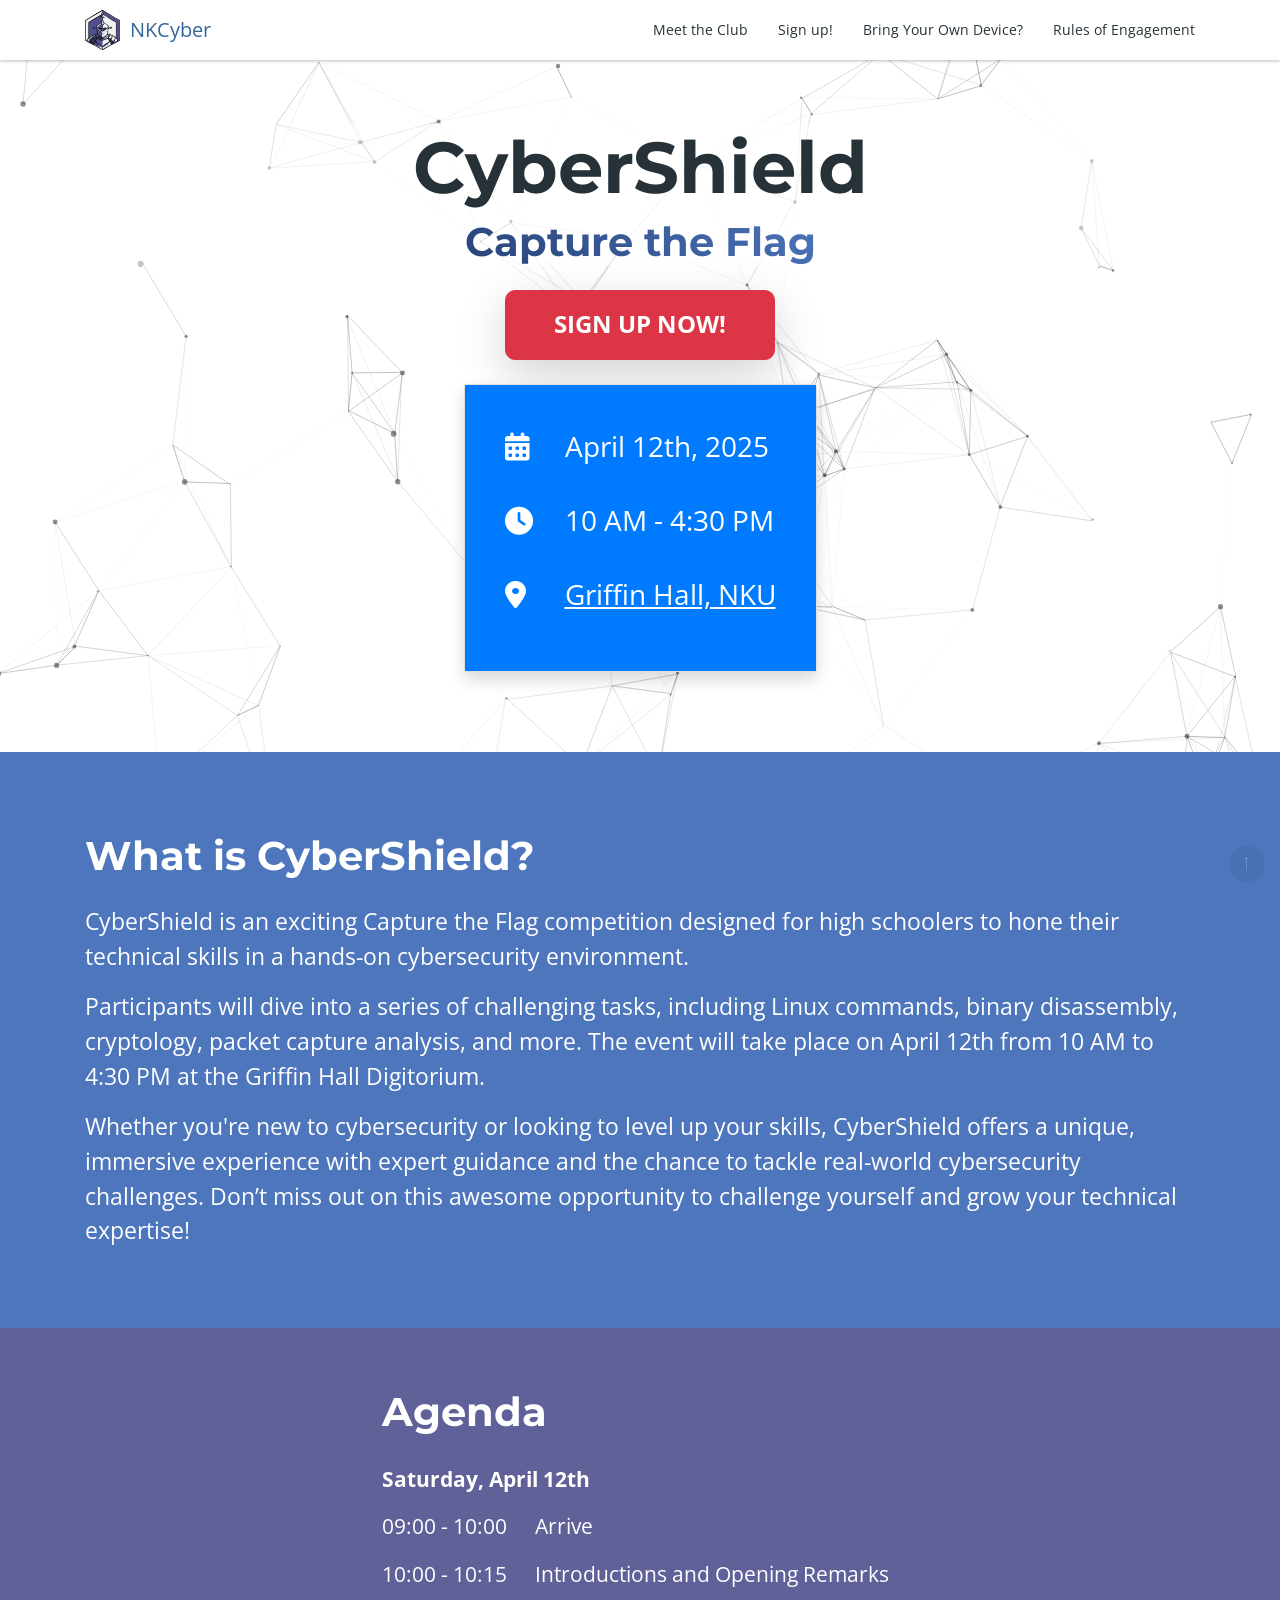
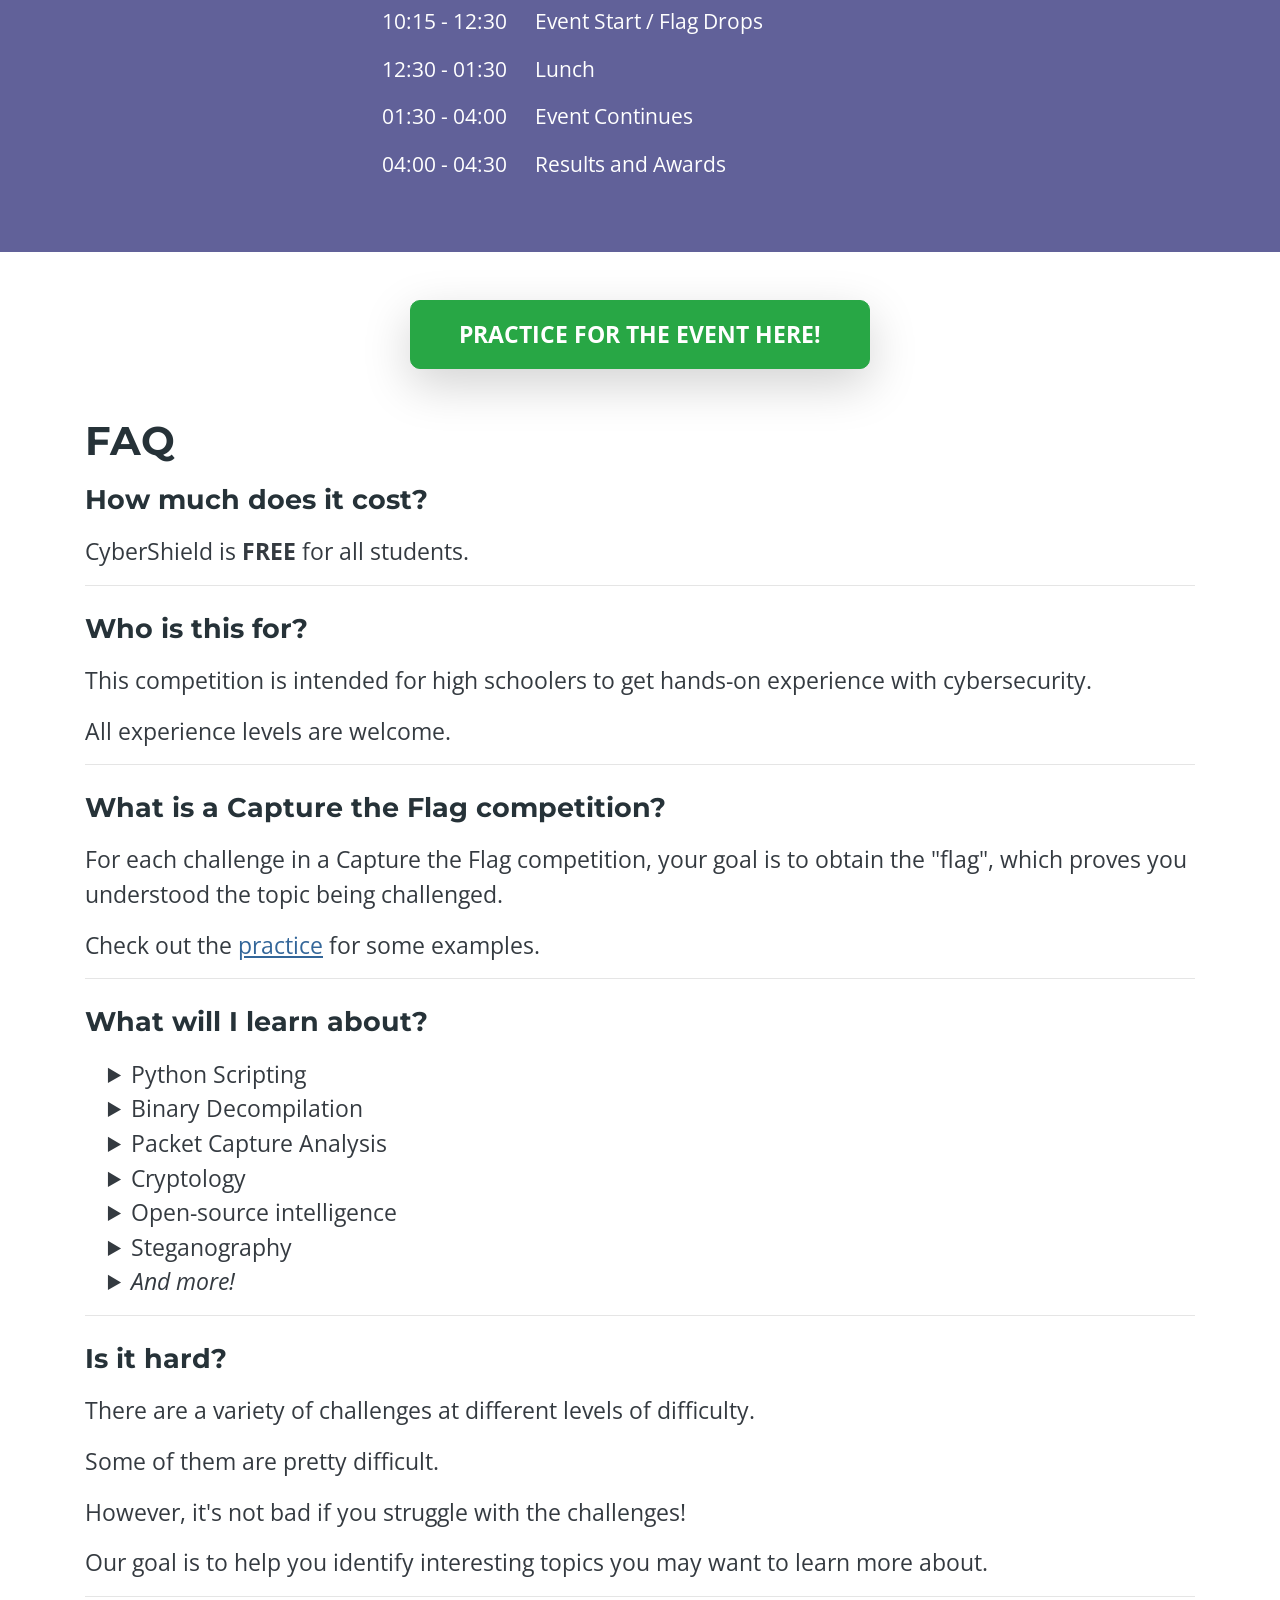
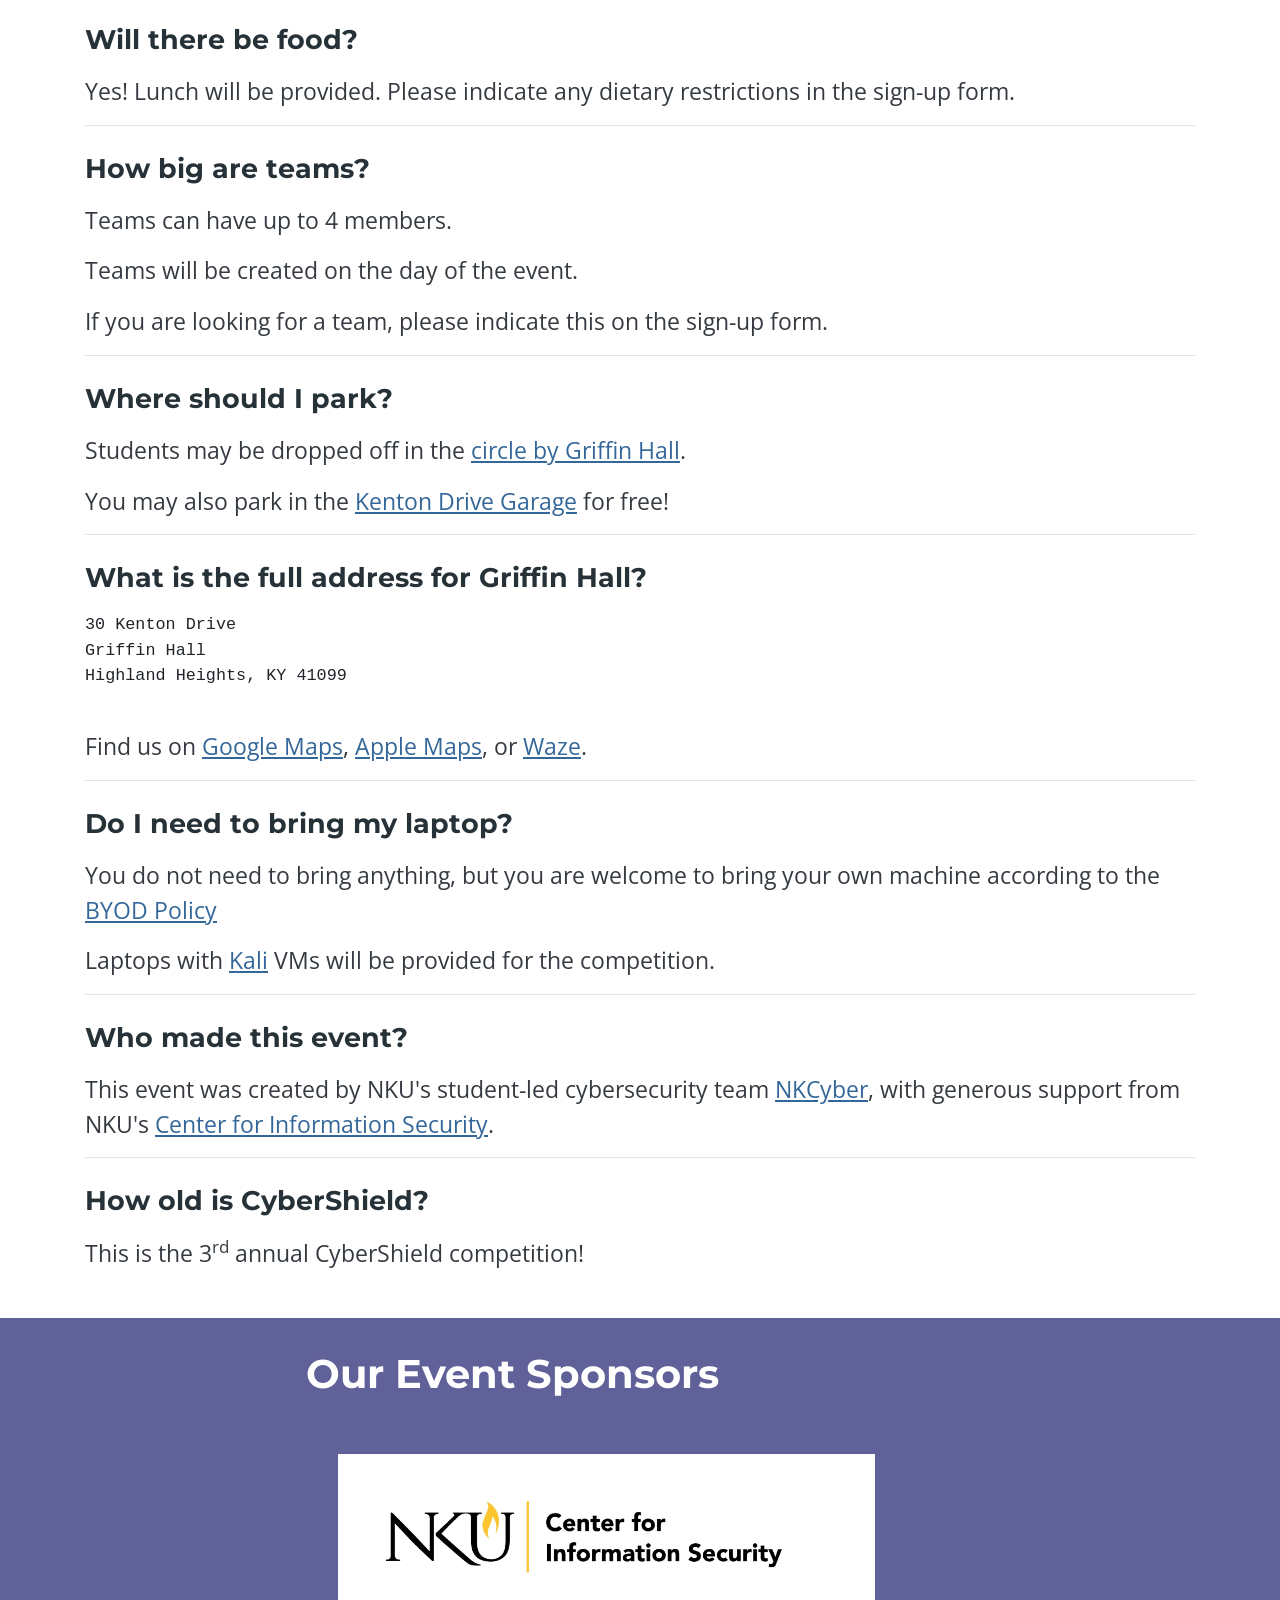
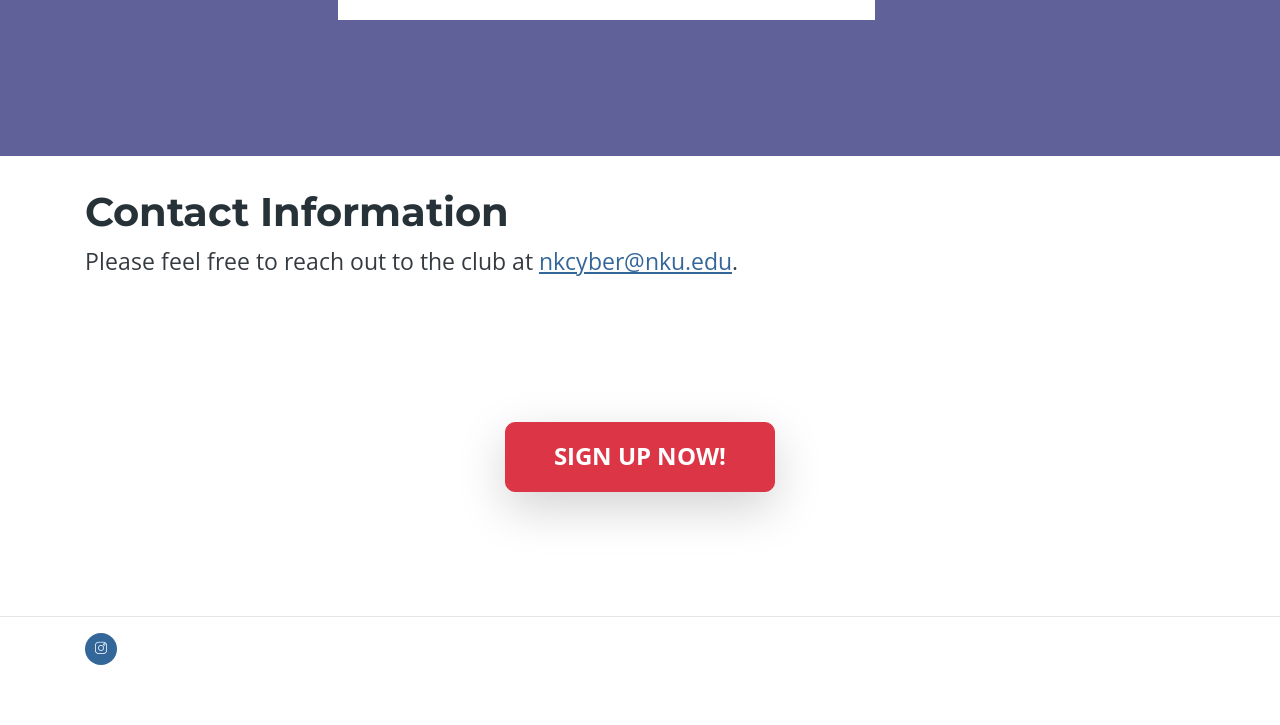
==== index.html @ 51ac977c "make button shine through more" ====
<!DOCTYPE html>
<html lang="en">

<head>
  <!-- Required meta tags -->
  <meta charset="utf-8">
  <meta name="viewport" content="width=device-width, initial-scale=1, shrink-to-fit=no">
  <meta name="keywords" content="Bootstrap, Landing page, Template, Registration, Landing">
  <meta name="viewport" content="width=device-width, initial-scale=1, maximum-scale=1">
  <meta name="author" content="Grayrids">
  <title>CyberShield - NKCyber</title>
  <link rel="icon" href="img/Actual_Imgs/mk.png">
  <link rel="stylesheet" href="https://cdnjs.cloudflare.com/ajax/libs/font-awesome/6.0.0/css/all.min.css">
  <script src="https://code.jquery.com/jquery-3.7.1.slim.min.js"
    integrity="sha256-kmHvs0B+OpCW5GVHUNjv9rOmY0IvSIRcf7zGUDTDQM8=" crossorigin="anonymous"></script>
  <script>
    $(function () {
      $("#navbar").load("sections/header.html");
    });
  </script>


  <!-- Bootstrap CSS -->
  <link rel="stylesheet" href="css/bootstrap.min.css">
  <link rel="stylesheet" href="css/line-icons.css">
  <link rel="stylesheet" href="css/owl.carousel.css">
  <link rel="stylesheet" href="css/owl.theme.css">
  <link rel="stylesheet" href="css/nivo-lightbox.css">
  <link rel="stylesheet" href="css/magnific-popup.css">
  <link rel="stylesheet" href="css/animate.css">
  <link rel="stylesheet" href="css/menu_sideslide.css">
  <link rel="stylesheet" href="css/main.css">
  <link rel="stylesheet" href="css/responsive.css">
</head>

<body>
  <!-- Header Section Start -->
  <header id="slider-area">
    <nav id="navbar" class="navbar navbar-expand-md fixed-top scrolling-navbar bg-white">
    </nav>
  </header>
  <!-- Header Section End -->

  <style>
    .action-button {
      border-radius: 10px;
      font-weight: bold;
      font-size: 1.7em;
    }

    .practice-button {
      font-weight: bold;
      border-radius: 10px;
      font-size: 1em;
      text-decoration: none !important;
    }


    .cyber-list li {
      list-style: disclosure-closed;
      margin-left: 2em;
    }

    .cyber-prose {
      color: white;
      font-size: 1.65em;
      line-height: 1.5em;
    }

    .cyber-prose a {
      text-decoration: underline;
    }

    h5 {
      font-size: 1.9em;
      line-height: 2em;
    }

    .gradient-text {
      background: linear-gradient(45deg, #616199, #264176, #4D76BD, #428966);
      -webkit-background-clip: text;
      -webkit-text-fill-color: transparent;
    }

    .title-name {
      font-weight: bolder;
    }

    /* You can adjust the size further for very small screens */
    @media (max-width: 576px) {
      .title-name {
        font-size: 13.5vw;
        /* Adjust to make it bigger on smaller screens, but avoid overflow */
      }

      #subtitle-slogan {
        font-size: 10vw;
      }
    }

    .larger-prose {
      font-size: 2em;
      line-height: 1.5em;
    }

    /* Particles.js */
    #particles-js canvas {
      display: block;
      -webkit-transform: scale(1);
      -ms-transform: scale(1);
      transform: scale(1);
      opacity: 1;
      -webkit-transition: opacity .8s ease, -webkit-transform 1.4s ease;
      transition: opacity .8s ease, transform 1.4s ease
    }

    #particles-js {
      width: 100%;
      height: 100%;
      position: fixed;
      z-index: -10;
      top: 0;
      left: 0
    }

    .title-area {
      background-color: RGBA(255, 255, 255, .5);
    }

    pre {
      font-size: 1.2em;
    }

    #agenda {
      font-size: 1.5em;
    }

    #agenda .agenda-title {
      font-size: 1.7em;
      font-weight: bold;
    }

    .balanced-wrap {
      text-wrap: balance;
    }
  </style>

  <br>

  <section class="section mt-4">
    <div id="particles-js"></div>

    <div class="title-area">
      <h1 class="display-3 fw-bolder text-center title-name">CyberShield</h1>
      <h2 class="gradient-text text-dark text-center" id="subtitle-slogan">Capture the Flag</h2>
    </div>

    <div class="text-center mt-4">
      <a href="https://forms.gle/PnaaKvGCkZdkTHrD8" target="_blank"
        class="btn px-5 py-3 shadow-lg btn-danger text-white action-button">
        Sign up now!
      </a>
    </div>


    <div class="container">
      <div class="row justify-content-center mt-4">
        <div class="card shadow">
          <div class="card-body bg-primary text-white p-4">
            <table class="table table-borderless text-white">
              <tbody>
                <tr>
                  <td class="p-3 text-white larger-prose"><i class="fas fa-calendar-alt"></i></td>
                  <td class="p-3 text-white larger-prose">April 12th, 2025</td>
                </tr>
                <tr>
                  <td class="p-3 text-white larger-prose"><i class="fas fa-clock"></i></td>
                  <td class="p-3 text-white larger-prose">10 AM - 4:30 PM</td>
                </tr>
                <tr>
                  <td class="p-3 text-white larger-prose"><i class="fas fa-map-marker-alt"></i></td>
                  <td class="p-3 text-white larger-prose">
                    <u>

                      <a href="https://maps.app.goo.gl/QuvY9MnFZMQNgCTP8" target="_blank" rel="noopener noreferrer"
                        class="text-white">
                        Griffin Hall, NKU
                      </a>
                    </u>
                  </td>
                </tr>
              </tbody>
            </table>
          </div>
        </div>
      </div>
  </section>

  <!-- Join section -->
  <section id="time" class="section" style="background-color: #4D76BD">
    <div class="container">
      <h2 class="text-white mb-4">
        What is CyberShield?
      </h2>
      <p class="cyber-prose mb-3">
        CyberShield is an exciting Capture the Flag competition designed for high schoolers to hone their technical
        skills in a hands-on cybersecurity environment.
      </p>
      <p class="cyber-prose mb-3">
        Participants will dive into a series of challenging tasks, including Linux commands, binary disassembly,
        cryptology, packet capture analysis, and more. The event will take place on April 12th from 10 AM to 4:30 PM at
        the
        Griffin Hall Digitorium.
      </p>
      <p class="cyber-prose">
        Whether you're new to cybersecurity or looking to level up your skills,
        CyberShield offers a unique, immersive experience with expert guidance and the chance to tackle real-world
        cybersecurity challenges. Don’t miss out on this awesome opportunity to challenge yourself and grow your
        technical expertise!
      </p>
    </div>

  </section>


  <section id="agenda" class="section py-5" style="background-color: #616199;">
    <div class="container">
      <div class="row justify-content-center">
        <div class="col-lg-6">
          <table class="table table-borderless text-white" style="border-collapse: collapse; text-align: left;">
            <thead>
              <tr>
                <th colspan="2" class="agenda-title">
                  <h2 class="text-white">Agenda</h2>
                </th>
              </tr>
            </thead>
            <tbody>
              <tr>
                <th colspan="2" class="py-2 fs-5" class="agenda-date">Saturday, April 12th</th>
              </tr>
              <tr>
                <td class="py-2">09:00 - 10:00</td>
                <td class="py-2">Arrive</td>
              </tr>
              <tr>
                <td class="py-2">10:00 - 10:15</td>
                <td class="py-2">Introductions and Opening Remarks</td>
              </tr>
              <tr>
                <td class="py-2">10:15 - 12:30</td>
                <td class="py-2">Event Start / Flag Drops</td>
              </tr>
              <tr>
                <td class="py-2">12:30 - 01:30</td>
                <td class="py-2">Lunch</td>
              </tr>
              <tr>
                <td class="py-2">01:30 - 04:00</td>
                <td class="py-2">Event Continues</td>
              </tr>
              <tr>
                <td class="py-2">04:00 - 04:30</td>
                <td class="py-2">Results and Awards</td>
              </tr>
            </tbody>
          </table>
        </div>
      </div>
    </div>
  </section>



  <section id="faq" style="background-color: white;">
    <div class="container text-center pt-5 pb-5">
      <p class="cyber-prose text-dark">
        <strong>
          <a href="/practice.html" class="btn px-5 py-3 shadow-lg btn-success text-white practice-button balanced-wrap">
            Practice for the event here!
          </a>
        </strong>
      </p>
    </div>
    <div class="container">
      <h2>
        FAQ
      </h2>
      <h5>How much does it cost?</h5>
      <p class="cyber-prose text-dark mb-3">
        CyberShield is <strong>FREE</strong> for all students.
      </p>
      <hr />

      <h5>Who is this for?</h5>
      <p class="cyber-prose text-dark mb-3">
        This competition is intended for high schoolers to get hands-on experience with cybersecurity.
      </p>
      <p class="cyber-prose text-dark mb-3">
        All experience levels are welcome.
      </p>
      <hr />

      <h5>What is a Capture the Flag competition?</h5>
      <p class="cyber-prose text-dark mb-3">
        For each challenge in a Capture the Flag competition, your goal is to obtain the
        "flag", which proves you understood the topic being challenged.
      </p>
      <p class="cyber-prose text-dark mb-3">
        Check out the <a href="/practice.html">practice</a> for some examples.
      </p>
      <hr />

      <h5>What will I learn about?</h5>
      <div class="mb-3">
        <ul class="cyber-list">
          <li class="cyber-prose text-dark">Python Scripting</li>
          <li class="cyber-prose text-dark">Binary Decompilation</li>
          <li class="cyber-prose text-dark">Packet Capture Analysis</li>
          <li class="cyber-prose text-dark">Cryptology</li>
          <li class="cyber-prose text-dark">Open-source intelligence</li>
          <li class="cyber-prose text-dark">Steganography</li>
          <li class="cyber-prose text-dark"><i>And more!</i></li>
        </ul>
      </div>
      <hr />

      <h5>Is it hard?</h5>
      <p class="cyber-prose text-dark mb-3">
        There are a variety of challenges at different levels of difficulty.
      </p>
      <p class="cyber-prose text-dark mb-3">
        Some of them are pretty difficult.
      </p>
      <p class="cyber-prose text-dark mb-3">
        However, it's not bad if you struggle with the challenges!
      </p>
      <p class="cyber-prose text-dark mb-3">
        Our goal is to help you identify interesting topics you may want to learn more about.
      </p>
      <hr />

      <h5>Will there be food?</h5>
      <p class="cyber-prose text-dark mb-3">
        Yes! Lunch will be provided. Please indicate any dietary restrictions in the sign-up form.
      </p>
      <hr />

      <h5>How big are teams?</h5>
      <p class="cyber-prose text-dark mb-3">
        Teams can have up to 4 members.
      </p>
      <p class="cyber-prose text-dark mb-3">
        Teams will be created on the day of the event.
      </p>
      <p class="cyber-prose text-dark mb-3">
        If you are looking for a team, please indicate this on the sign-up form.
      </p>
      <hr />

      <h5>Where should I park?</h5>
      <p class="cyber-prose text-dark mb-3">
        Students may be dropped off in the <a href="https://maps.app.goo.gl/DTcMDsibh4ex5bgQ6" target="_blank">circle by
          Griffin Hall</a>.
      </p>
      <p class="cyber-prose text-dark mb-3">
        You may also park in the <a href="https://maps.app.goo.gl/Ak6WB1QMEYhyxF9LA" target="_blank">Kenton Drive
          Garage</a> for free!
      </p>
      <hr />

      <h5>What is the full address for Griffin Hall?</h5>
      <pre>30 Kenton Drive
Griffin Hall
Highland Heights, KY 41099
      </pre>
      <p class="cyber-prose text-dark mb-3">
        Find us on
        <a href="https://maps.app.goo.gl/QuvY9MnFZMQNgCTP8" target="_blank" rel="noopener noreferrer">
          Google Maps</a>,
        <a href="https://beta.maps.apple.com/?auid=13414738785171784933" target="_blank" rel="noopener noreferrer">Apple
          Maps</a>, or <a href="https://ul.waze.com/ul?ll=39.03043486%2C-84.46652770&navigate=yes&zoom=17"
          target="_blank" rel="noopener noreferrer">Waze</a>.
      </p>
      <hr />

      <h5>Do I need to bring my laptop?</h5>
      <p class="cyber-prose text-dark mb-3">
        You do not need to bring anything, but you are welcome to bring your own machine according to the <a
          target="_blank" href="./byod.html">BYOD Policy</a>
      </p>
      <p class="cyber-prose text-dark mb-3">
        Laptops with <a href="https://en.wikipedia.org/wiki/Kali_Linux" target="_blank">Kali</a> VMs will be provided
        for the competition.
      </p>
      <hr />

      <h5>Who made this event?</h5>
      <p class="cyber-prose text-dark mb-3">
        This event was created by NKU's student-led cybersecurity team <a href="https://www.nkcyber.org"
          target="_blank">NKCyber</a>, with generous support from NKU's <a
          href="https://www.nku.edu/academics/informatics/centers/cis.html" target="_blank">Center for Information
          Security</a>.
      </p>
      <hr />

      <h5>How old is CyberShield?</h5>
      <p class="cyber-prose text-dark pb-5">
        This is the 3<sup>rd</sup> annual CyberShield competition!
      </p>
    </div>
  </section>

  <!-- Sponsor Section-->
  <section id="sponsor" class="section pt-2" style="background-color: #616199;">
    <div class="container mt-2">
      <div class="row justify-content-center m-4">
        <div class="d-flex  justify-content-center">
          <ul>
            <h2 class="text-white mb-4">
              Our Event Sponsors
            </h2>
            <img src="img/Actual_Imgs/thumbnail_NKU_CIS_LOGO.jpg"
              alt="Sponsor Image of NKU Center of Information Security"
              style=" padding: 2rem; max-width: 90%; max-height:250px ;"> </img>
          </ul>
        </div>
      </div>
    </div>

  </section>
  <section id="contact" class="section pt-2">
    <div class=" container mt-4">
      <h2>
        Contact Information
      </h2>
      <p class="cyber-prose text-dark mb-3">
        Please feel free to reach out to the club at
        <a href="mailto:nkcyber@nku.edu">nkcyber@nku.edu</a>.
      </p>
    </div>
  </section>

  <section>
    <div class="container text-center mt-5">
      <a href="https://forms.gle/PnaaKvGCkZdkTHrD8" target="_blank"
        class="btn px-5 py-3 shadow-lg btn-danger text-white action-button mb-5">
        Sign up now!
      </a>
    </div>
  </section>

  <!-- Footer Section Start -->
  <footer>
    <section class="footer-Content">
      <hr>
      <div class="container">
        <div class="row">
          <div class="col-4">
            <ul class="footer-social">
              <li><a class="Instagram" href="https://www.instagram.com/nkcyber_social/"><i
                    class="lni-instagram"></i></a></li>
            </ul>
          </div>
        </div>
      </div>
    </section>
  </footer>
  <!-- Footer Section End -->

  <!-- Go To Top Link -->
  <a href="#" class="back-to-top">
    <i class="lni-arrow-up"></i>
  </a>

  <div id="loader">
    <div class="spinner">
      <div class="double-bounce1"></div>
      <div class="double-bounce2"></div>
    </div>
  </div>

  <!-- jQuery first, then Tether, then Bootstrap JS. -->
  <script src="js/jquery-min.js"></script>
  <script src="js/popper.min.js"></script>
  <script src="js/bootstrap.min.js"></script>
  <script src="js/classie.js"></script>
  <script src="js/jquery.mixitup.js"></script>
  <script src="js/nivo-lightbox.js"></script>
  <script src="js/owl.carousel.js"></script>
  <script src="js/jquery.stellar.min.js"></script>
  <script src="js/jquery.nav.js"></script>
  <script src="js/scrolling-nav.js"></script>
  <script src="js/jquery.easing.min.js"></script>
  <script src="js/wow.js"></script>
  <script src="js/jquery.vide.js"></script>
  <script src="js/jquery.counterup.min.js"></script>
  <script src="js/jquery.magnific-popup.min.js"></script>
  <script src="js/waypoints.min.js"></script>
  <script src="js/form-validator.min.js"></script>
  <script src="js/contact-form-script.js"></script>
  <script src="js/main.js"></script>
  <!-- particles.js for animated background -->
  <script src="js/particles.min.js"></script>
  <script>
    /* particlesJS.load(@dom-id, @path-json, @callback (optional)); */
    particlesJS.load('particles-js', 'assets/particles.json', function () {
      console.log('callback - particles.js config loaded');
    });
  </script>

</body>

</html>
---- css/line-icons.css ----
@font-face {
  font-family: 'LineIcons';
  src:  url('../fonts/LineIcons.eot?ibaccn');
  src:  url('../fonts/LineIcons.eot?ibaccn#iefix') format('embedded-opentype'),
    url('../fonts/LineIcons.ttf?ibaccn') format('truetype'),
    url('../fonts/LineIcons.woff?ibaccn') format('woff'),
    url('../fonts/LineIcons.svg?ibaccn#LineIcons') format('svg');
  font-weight: normal;
  font-style: normal;
}

[class^="lni-"], [class*=" lni-"] {
  /* use !important to prevent issues with browser extensions that change fonts */
  font-family: 'LineIcons' !important;
  font-style: normal;
  font-weight: normal;
  font-variant: normal;
  text-transform: none;
  line-height: 1;

  /* Better Font Rendering =========== */
  -webkit-font-smoothing: antialiased;
  -moz-osx-font-smoothing: grayscale;
}

.lni-add-files:before {
  content: "\e900";
}
.lni-agenda:before {
  content: "\e901";
}
.lni-alarm-clock:before {
  content: "\e902";
}
.lni-alarm:before {
  content: "\e903";
}
.lni-amazon:before {
  content: "\e904";
}
.lni-amex:before {
  content: "\e905";
}
.lni-anchor:before {
  content: "\e906";
}
.lni-android:before {
  content: "\e907";
}
.lni-angle-double-down:before {
  content: "\e908";
}
.lni-angle-double-left:before {
  content: "\e909";
}
.lni-angle-double-right:before {
  content: "\e90a";
}
.lni-angle-double-up:before {
  content: "\e90b";
}
.lni-apartment:before {
  content: "\e90c";
}
.lni-apple:before {
  content: "\e90d";
}
.lni-archive:before {
  content: "\e90e";
}
.lni-arrow-down-circle:before {
  content: "\e90f";
}
.lni-arrow-down:before {
  content: "\e910";
}
.lni-arrow-left-circle:before {
  content: "\e911";
}
.lni-arrow-left:before {
  content: "\e912";
}
.lni-arrow-right-circle:before {
  content: "\e913";
}
.lni-arrow-right:before {
  content: "\e914";
}
.lni-arrow-top-left:before {
  content: "\e915";
}
.lni-arrow-top-right:before {
  content: "\e916";
}
.lni-arrow-up-circle:before {
  content: "\e917";
}
.lni-arrow-up:before {
  content: "\e918";
}
.lni-arrows-horizontal:before {
  content: "\e919";
}
.lni-arrows-vertical:before {
  content: "\e91a";
}
.lni-ban:before {
  content: "\e91b";
}
.lni-bar-chart:before {
  content: "\e91c";
}
.lni-basketball:before {
  content: "\e91d";
}
.lni-behance:before {
  content: "\e91e";
}
.lni-bi-cycle:before {
  content: "\e91f";
}
.lni-bitbucket:before {
  content: "\e920";
}
.lni-bitcoin:before {
  content: "\e921";
}
.lni-blackboard:before {
  content: "\e922";
}
.lni-bluetooth:before {
  content: "\e923";
}
.lni-bold:before {
  content: "\e924";
}
.lni-bolt-alt:before {
  content: "\e925";
}
.lni-bolt:before {
  content: "\e926";
}
.lni-book:before {
  content: "\e927";
}
.lni-bookmark-alt:before {
  content: "\e928";
}
.lni-bookmark:before {
  content: "\e929";
}
.lni-briefcase:before {
  content: "\e92a";
}
.lni-brush-alt:before {
  content: "\e92b";
}
.lni-brush:before {
  content: "\e92c";
}
.lni-bubble:before {
  content: "\e92d";
}
.lni-bug:before {
  content: "\e92e";
}

.lni-bullhorn:before {
  content: "\e930";
}
.lni-bus:before {
  content: "\e931";
}
.lni-calendar:before {
  content: "\e932";
}
.lni-camera:before {
  content: "\e933";
}
.lni-car:before {
  content: "\e934";
}
.lni-cart-full:before {
  content: "\e935";
}
.lni-cart:before {
  content: "\e936";
}
.lni-check-box:before {
  content: "\e937";
}
.lni-check-mark-circle:before {
  content: "\e938";
}
.lni-chevron-down-circle:before {
  content: "\e939";
}
.lni-chevron-down:before {
  content: "\e93a";
}
.lni-chevron-left-circle:before {
  content: "\e93b";
}
.lni-chevron-left:before {
  content: "\e93c";
}
.lni-chevron-right-circle:before {
  content: "\e93d";
}
.lni-chevron-right:before {
  content: "\e93e";
}
.lni-chevron-up-circle:before {
  content: "\e93f";
}
.lni-chevron-up:before {
  content: "\e940";
}
.lni-chrome:before {
  content: "\e941";
}
.lni-circle-minus:before {
  content: "\e942";
}
.lni-clipboard:before {
  content: "\e943";
}
.lni-close:before {
  content: "\e944";
}
.lni-cloud-check:before {
  content: "\e945";
}
.lni-cloud-download:before {
  content: "\e946";
}
.lni-cloud-sync:before {
  content: "\e947";
}
.lni-cloud-upload:before {
  content: "\e948";
}
.lni-cloud:before {
  content: "\e949";
}
.lni-code:before {
  content: "\e94a";
}
.lni-coffee-cup:before {
  content: "\e94b";
}


.lni-cloud-network:before {
  content: "\e95a";
}
.lni-code:before {
  content: "\e94a";
}



.lni-color-pallet:before {
  content: "\e94d";
}
.lni-comment-reply-alt:before {
  content: "\e94e";
}
.lni-comments-alt:before {
  content: "\e94f";
}
.lni-comments:before {
  content: "\e950";
}
.lni-construction:before {
  content: "\e951";
}
.lni-control-panel:before {
  content: "\e952";
}
.lni-crop:before {
  content: "\e953";
}
.lni-cross-circle:before {
  content: "\e954";
}
.lni-crown:before {
  content: "\e955";
}
.lni-css3:before {
  content: "\e956";
}
.lni-cup:before {
  content: "\e957";
}
.lni-cut:before {
  content: "\e958";
}
.lni-dashboard:before {
  content: "\e959";
}
.lni-database:before {
  content: "\e95a";
}
.lni-dinner:before {
  content: "\e95b";
}
.lni-direction-alt:before {
  content: "\e95c";
}
.lni-direction-ltr:before {
  content: "\e95d";
}
.lni-direction-rtl:before {
  content: "\e95e";
}
.lni-direction:before {
  content: "\e95f";
}
.lni-display:before {
  content: "\e960";
}
.lni-download:before {
  content: "\e961";
}
.lni-drop:before {
  content: "\e962";
}
.lni-dropbox:before {
  content: "\e963";
}
.lni-drupal:before {
  content: "\e964";
}
.lni-emoji-neutral:before {
  content: "\e965";
}
.lni-emoji-sad:before {
  content: "\e966";
}
.lni-emoji-smile:before {
  content: "\e967";
}
.lni-empty-file:before {
  content: "\e968";
}
.lni-enter:before {
  content: "\e969";
}
.lni-envelope:before {
  content: "\e96a";
}
.lni-eraser:before {
  content: "\e96b";
}
.lni-exit-down:before {
  content: "\e96c";
}
.lni-exit-up:before {
  content: "\e96d";
}
.lni-exit:before {
  content: "\e96e";
}
.lni-eye:before {
  content: "\e96f";
}
.lni-facebook-filled:before {
  content: "\e970";
}
.lni-facebook:before {
  content: "\e971";
}
.lni-files:before {
  content: "\e972";
}
.lni-film-play:before {
  content: "\e973";
}
.lni-firefox:before {
  content: "\e974";
}
.lni-flag-alt:before {
  content: "\e975";
}
.lni-flag-cubic:before {
  content: "\e976";
}
.lni-flag:before {
  content: "\e977";
}
.lni-folder:before {
  content: "\e978";
}
.lni-frame-contract:before {
  content: "\e979";
}
.lni-frame-expand:before {
  content: "\e97a";
}
.lni-full-screen:before {
  content: "\e97b";
}
.lni-funnel:before {
  content: "\e97c";
}
.lni-gallery:before {
  content: "\e97d";
}
.lni-game:before {
  content: "\e97e";
}
.lni-gift:before {
  content: "\e97f";
}
.lni-git:before {
  content: "\e980";
}
.lni-github:before {
  content: "\e981";
}
.lni-google-plus:before {
  content: "\e982";
}
.lni-graduation:before {
  content: "\e983";
}
.lni-grid-alt:before {
  content: "\e984";
}
.lni-grid:before {
  content: "\e985";
}
.lni-hammer:before {
  content: "\e986";
}
.lni-hand:before {
  content: "\e987";
}
.lni-harddrive:before {
  content: "\e988";
}
.lni-headphone-alt:before {
  content: "\e989";
}
.lni-headphone:before {
  content: "\e98a";
}
.lni-heart-filled:before {
  content: "\e98b";
}
.lni-heart-pulse:before {
  content: "\e98c";
}
.lni-heart:before {
  content: "\e98d";
}
.lni-help:before {
  content: "\e98e";
}
.lni-highlight-alt:before {
  content: "\e98f";
}
.lni-highlight:before {
  content: "\e990";
}
.lni-hmage:before {
  content: "\e991";
}
.lni-hobile:before {
  content: "\e992";
}
.lni-home:before {
  content: "\e993";
}
.lni-hourglass:before {
  content: "\e994";
}
.lni-html5:before {
  content: "\e995";
}
.lni-inbox:before {
  content: "\e996";
}
.lni-indent-decrease:before {
  content: "\e997";
}
.lni-indent-increase:before {
  content: "\e998";
}
.lni-Infinite:before {
  content: "\e999";
}
.lni-information:before {
  content: "\e99a";
}
.lni-instagram-filled:before {
  content: "\e99b";
}
.lni-instagram:before {
  content: "\e99c";
}
.lni-italic:before {
  content: "\e99d";
}
.lni-joomla:before {
  content: "\e99e";
}
.lni-key:before {
  content: "\e99f";
}
.lni-keyboard:before {
  content: "\e9a0";
}
.lni-laptop-phone:before {
  content: "\e9a1";
}
.lni-laptop:before {
  content: "\e9a2";
}
.lni-layers:before {
  content: "\e9a3";
}
.lni-layout:before {
  content: "\e9a4";
}
.lni-leaf:before {
  content: "\e9a5";
}
.lni-licencse:before {
  content: "\e9a6";
}
.lni-line-dashed:before {
  content: "\e9a7";
}
.lni-line-dotted:before {
  content: "\e9a8";
}
.lni-line-double:before {
  content: "\e9a9";
}
.lni-line-spacing:before {
  content: "\e9aa";
}
.lni-link:before {
  content: "\e9ab";
}
.lni-linkedin-fill:before {
  content: "\e9ac";
}
.lni-linkedin:before {
  content: "\e9ad";
}
.lni-list:before {
  content: "\e9ae";
}
.lni-lock:before {
  content: "\e9af";
}
.lni-magnet:before {
  content: "\e9b0";
}
.lni-magnifier:before {
  content: "\e9b1";
}
.lni-map-marker:before {
  content: "\e9b2";
}
.lni-map:before {
  content: "\e9b3";
}
.lni-mastercard:before {
  content: "\e9b4";
}
.lni-medall-alt:before {
  content: "\e9b5";
}
.lni-medall:before {
  content: "\e9b6";
}
.lni-medium:before {
  content: "\e9b7";
}
.lni-menu-circle:before {
  content: "\e9b8";
}
.lni-menu:before {
  content: "\e9b9";
}
.lni-mic:before {
  content: "\e9ba";
}
.lni-microphone:before {
  content: "\e9bb";
}
.lni-minus:before {
  content: "\e9bc";
}
.lni-mobile:before {
  content: "\e9bd";
}
.lni-more-alt:before {
  content: "\e9be";
}
.lni-more:before {
  content: "\e9bf";
}
.lni-mouse:before {
  content: "\e9c0";
}
.lni-move:before {
  content: "\e9c1";
}
.lni-music:before {
  content: "\e9c2";
}
.lni-notepad:before {
  content: "\e9c3";
}
.lni-package:before {
  content: "\e9c4";
}
.lni-page-break:before {
  content: "\e9c5";
}
.lni-paint-bucket:before {
  content: "\e9c6";
}
.lni-paint-roller:before {
  content: "\e9c7";
}
.lni-paperclip:before {
  content: "\e9c8";
}
.lni-paypal:before {
  content: "\e9c9";
}
.lni-pencil-alt:before {
  content: "\e9ca";
}
.lni-pencil:before {
  content: "\e9cb";
}
.lni-phone-handset:before {
  content: "\e9cc";
}
.lni-phone:before {
  content: "\e9cd";
}
.lni-pie-chart:before {
  content: "\e9ce";
}
.lni-pilcrow:before {
  content: "\e9cf";
}
.lni-pin-alt:before {
  content: "\e9d0";
}
.lni-pin-corner:before {
  content: "\e9d1";
}
.lni-pin:before {
  content: "\e9d2";
}
.lni-pinterest:before {
  content: "\e9d3";
}
.lni-playstore:before {
  content: "\e9d4";
}
.lni-plug:before {
  content: "\e9d5";
}
.lni-plus:before {
  content: "\e9d6";
}
.lni-pointer-down:before {
  content: "\e9d7";
}
.lni-pointer-left:before {
  content: "\e9d8";
}
.lni-pointer-right:before {
  content: "\e9d9";
}
.lni-pointer-up:before {
  content: "\e9da";
}
.lni-pointer:before {
  content: "\e9db";
}
.lni-power-switch:before {
  content: "\e9dc";
}
.lni-printer:before {
  content: "\e9dd";
}
.lni-pulse:before {
  content: "\e9de";
}
.lni-question-circle:before {
  content: "\e9df";
}
.lni-quora:before {
  content: "\e9e0";
}
.lni-reddit:before {
  content: "\e9e1";
}
.lni-reload:before {
  content: "\e9e2";
}
.lni-reply:before {
  content: "\e9e3";
}
.lni-rocket:before {
  content: "\e9e4";
}
.lni-rss-feed:before {
  content: "\e9e5";
}
.lni-ruler-alt:before {
  content: "\e9e6";
}
.lni-ruler-pencil:before {
  content: "\e9e7";
}
.lni-ruler:before {
  content: "\e9e8";
}
.lni-save-alt:before {
  content: "\e9e9";
}
.lni-save:before {
  content: "\e9ea";
}
.lni-search:before {
  content: "\e9eb";
}
.lni-select:before {
  content: "\e9ec";
}
.lni-share-alt:before {
  content: "\e9ed";
}
.lni-share:before {
  content: "\e9ee";
}
.lni-shield:before {
  content: "\e9ef";
}
.lni-shift-left:before {
  content: "\e9f0";
}
.lni-shift-right:before {
  content: "\e9f1";
}
.lni-shortcode:before {
  content: "\e9f2";
}
.lni-signal:before {
  content: "\e9f3";
}
.lni-slice:before {
  content: "\e9f4";
}
.lni-sort-alpha-asc:before {
  content: "\e9f5";
}
.lni-sort-amount-asc:before {
  content: "\e9f6";
}
.lni-soundcloud:before {
  content: "\e9f7";
}
.lni-spellcheck:before {
  content: "\e9f8";
}
.lni-spotify:before {
  content: "\e9f9";
}
.lni-spray:before {
  content: "\e9fa";
}
.lni-stamp:before {
  content: "\e9fb";
}
.lni-star-empty:before {
  content: "\e9fc";
}
.lni-star-filled:before {
  content: "\e9fd";
}
.lni-star-half:before {
  content: "\e9fe";
}
.lni-star:before {
  content: "\e9ff";
}
.lni-stats-down:before {
  content: "\ea00";
}
.lni-stats-up:before {
  content: "\ea01";
}
.lni-strikethrough:before {
  content: "\ea02";
}
.lni-stripe:before {
  content: "\ea03";
}
.lni-support:before {
  content: "\ea04";
}
.lni-tab:before {
  content: "\ea05";
}
.lni-tag:before {
  content: "\ea06";
}
.lni-target:before {
  content: "\ea07";
}
.lni-teabag:before {
  content: "\ea08";
}
.lni-text-align-right:before {
  content: "\ea09";
}
.lni-text-align-center:before {
  content: "\ea0a";
}
.lni-text-align-justify:before {
  content: "\ea0b";
}
.lni-text-align-left:before {
  content: "\ea0c";
}
.lni-text-format-remove:before {
  content: "\ea0d";
}
.lni-text-format:before {
  content: "\ea0e";
}
.lni-text-size:before {
  content: "\ea0f";
}
.lni-thought:before {
  content: "\ea10";
}
.lni-thumbs-down:before {
  content: "\ea11";
}
.lni-thumbs-up:before {
  content: "\ea12";
}
.lni-ticket-alt:before {
  content: "\ea13";
}
.lni-ticket:before {
  content: "\ea14";
}
.lni-timer:before {
  content: "\ea15";
}
.lni-train:before {
  content: "\ea16";
}
.lni-trash:before {
  content: "\ea17";
}
.lni-tshirt:before {
  content: "\ea18";
}
.lni-twitter-filled:before {
  content: "\ea19";
}
.lni-twitter:before {
  content: "\ea1a";
}
.lni-underline:before {
  content: "\ea1b";
}
.lni-unlink:before {
  content: "\ea1c";
}
.lni-unlock:before {
  content: "\ea1d";
}
.lni-upload:before {
  content: "\ea1e";
}
.lni-user:before {
  content: "\ea1f";
}
.lni-users:before {
  content: "\ea20";
}
.lni-vector:before {
  content: "\ea21";
}
.lni-video:before {
  content: "\ea22";
}
.lni-visa:before {
  content: "\ea23";
}
.lni-volume-high:before {
  content: "\ea24";
}
.lni-volume-low:before {
  content: "\ea25";
}
.lni-volume-medium:before {
  content: "\ea26";
}
.lni-volume-mute:before {
  content: "\ea27";
}
.lni-wallet:before {
  content: "\ea28";
}
.lni-warning:before {
  content: "\ea29";
}
.lni-wheelchair:before {
  content: "\ea2a";
}
.lni-wordpress-filled:before {
  content: "\ea2b";
}
.lni-wordpress:before {
  content: "\ea2c";
}
.lni-world-alt:before {
  content: "\ea2d";
}
.lni-world:before {
  content: "\ea2e";
}
.lni-write:before {
  content: "\ea2f";
}
.lni-zip:before {
  content: "\ea30";
}
.lni-zoom-in:before {
  content: "\ea31";
}
.lni-zoom-out:before {
  content: "\ea32";
}
---- css/menu_sideslide.css ----
.menu-wrap a {
	color: #b8b7ad;
}

.menu-wrap a:hover,
.menu-wrap a:focus{
	color: #F97794;
}
.menu-wrap .navbar-nav li .active{
	color: #F97794; 
}
.menu-wrap .navbar-nav li .active:before{
	width: 20px;
}
.content-wrap {
	overflow-y: scroll;
	-webkit-overflow-scrolling: touch;
}

.content {
	position: relative;
	background: #b4bad2;
}

.content::before {
	position: absolute;
	top: 0;
	left: 0;
	z-index: 10;
	width: 100%;
	height: 100%;
	background: rgba(0,0,0,0.3);
	content: '';
	opacity: 0;
	-webkit-transform: translate3d(100%,0,0);
	transform: translate3d(100%,0,0);
	-webkit-transition: opacity 0.4s, -webkit-transform 0s 0.4s;
	transition: opacity 0.4s, transform 0s 0.4s;
	-webkit-transition-timing-function: cubic-bezier(0.7,0,0.3,1);
	transition-timing-function: cubic-bezier(0.7,0,0.3,1);
}

/* Menu Button */
.menu-button {
	position: absolute;
	z-index: 1000;
	width: 60px;
	height: 42px;
	border: none;
	font-size: 30px;
	color: #fff;
	background: transparent;
	top: 15px;
	right: 0;
	line-height: 42px;
	outline: none;
	text-align: center;
}
button:focus{
	outline: none;
}
/* Close Button */
.close-button {
	width: 45px;
	height: 45px;
	position: absolute;
	left: -45px;
	top: 4px;
	overflow: hidden;
	font-size: 25px;
	border: none;
	background: #fff;
	color: #000;
	line-height: 48px;
	box-shadow: -1px 2px 3px 0px rgba(0, 0, 0, 0.16), 0 0px 0px 0px rgba(0, 0, 0, 0.12);
}

.logo-menu{
	padding: 15px 0;
}
.menu-bg .logo-menu{
	padding: 6px 0;
}
.menu-bg .menu-button{
	top: 5px;
	color: #333;
}

/* Menu */
.menu-wrap {
	position: fixed;
	z-index: 9999;
	width: 260px;
	right: 0;
	height: 100%;
	background: #fff;
	padding: 2.5em 1.5em 0;
	font-size: 1.15em;
	-webkit-transform: translate3d(320px,0,0);
	transform: translate3d(320px,0,0);
	-webkit-transition: -webkit-transform 0.4s;
	transition: transform 0.4s;
	-webkit-transition-timing-function: cubic-bezier(0.7,0,0.3,1);
	transition-timing-function: cubic-bezier(0.7,0,0.3,1);
	box-shadow: 0 2px 5px 0 rgba(0, 0, 0, 0.16), 0 2px 10px 0 rgba(0, 0, 0, 0.12);
}

.menu, 
.icon-list {
	height: 100%;
}

.icon-list {
	-webkit-transform: translate3d(0,100%,0);
	transform: translate3d(0,100%,0);
}

.icon-list a {
	color: #263238;
	display: block;
	padding: 0.8em;
	-webkit-transform: translate3d(0,500px,0);
	transform: translate3d(0,500px,0);
	position: relative;
}
.icon-list a:before{
	background: #F97794;
	content: "";
	height: 1px;
	left: 0;
	position: absolute;
	bottom: 10px;
	-webkit-transition: all 0.3s ease 0s;
	transition: all 0.3s ease 0s;
	width: 0px;
}
.menu-wrap a:hover:before{
	width: 20px;
}
.icon-list,
.icon-list a {	
	-webkit-transition: -webkit-transform 0s 0.4s;
	transition: transform 0s 0.4s;
	-webkit-transition-timing-function: cubic-bezier(0.7,0,0.3,1);
	transition-timing-function: cubic-bezier(0.7,0,0.3,1);
}

.icon-list a:nth-child(2) {
	-webkit-transform: translate3d(0,1000px,0);
	transform: translate3d(0,1000px,0);
}

.icon-list a:nth-child(3) {
	-webkit-transform: translate3d(0,1500px,0);
	transform: translate3d(0,1500px,0);
}

.icon-list a:nth-child(4) {
	-webkit-transform: translate3d(0,2000px,0);
	transform: translate3d(0,2000px,0);
}

.icon-list a:nth-child(5) {
	-webkit-transform: translate3d(0,2500px,0);
	transform: translate3d(0,2500px,0);
}

.icon-list a:nth-child(6) {
	-webkit-transform: translate3d(0,3000px,0);
	transform: translate3d(0,3000px,0);
}

.icon-list a span {
	margin-left: 10px;
	font-weight: 700;
}

/* Shown menu */
.show-menu .menu-wrap {
	-webkit-transform: translate3d(0,0,0);
	transform: translate3d(0,0,0);
	-webkit-transition: -webkit-transform 0.8s;
	transition: transform 0.8s;
	-webkit-transition-timing-function: cubic-bezier(0.7,0,0.3,1);
	transition-timing-function: cubic-bezier(0.7,0,0.3,1);
}

.show-menu .icon-list,
.show-menu .icon-list a {
	-webkit-transform: translate3d(0,0,0);
	transform: translate3d(0,0,0);
	-webkit-transition: -webkit-transform 0.8s;
	transition: transform 0.8s;
	-webkit-transition-timing-function: cubic-bezier(0.7,0,0.3,1);
	transition-timing-function: cubic-bezier(0.7,0,0.3,1);
}

.show-menu .icon-list a {
	-webkit-transition-duration: 0.9s;
	transition-duration: 0.9s;
}

.show-menu .content::before {
	opacity: 1;
	-webkit-transition: opacity 0.8s;
	transition: opacity 0.8s;
	-webkit-transition-timing-function: cubic-bezier(0.7,0,0.3,1);
	transition-timing-function: cubic-bezier(0.7,0,0.3,1);
	-webkit-transform: translate3d(0,0,0);
	transform: translate3d(0,0,0);
}
---- css/main.css ----
/* ==========================================================================
  1. IMPORT GOOGLE FONTS
   ========================================================================== */
@import url("https://fonts.googleapis.com/css?family=Montserrat:500,700|Open+Sans");

/* ==========================================================================
  2. GENERAL
   ========================================================================== */
body {
  font-family: 'Open Sans', sans-serif;
  color: #546E7A;
  font-size: 14px;
  font-weight: 400;
  background: #fff;
  overflow-x: hidden;
}

html {
  overflow-x: hidden;
}

p {
  font-size: 14px;
  color: #546E7A;
  line-height: 26px;
  font-family: 'Open Sans', sans-serif;
  margin-bottom: 0;
}

a:hover,
a:focus {
  color: #336699;
}

a {
  color: #336699;
  -webkit-transition: all 0.3s ease-in-out;
  -moz-transition: all 0.3s ease-in-out;
  -o-transition: all 0.3s ease-in-out;
  transition: all 0.3s ease-in-out;
}

h1,
h2,
h3,
h4,
h5 {
  font-family: 'Montserrat', sans-serif;
  font-size: 40px;
  font-weight: 700;
  color: #263238;
}

ul {
  margin: 0;
  padding: 0;
}

ul li {
  list-style: none;
}

a:hover,
a:focus {
  text-decoration: none;
  outline: none;
}

a:not([href]):not([tabindex]) {
  color: #fff;
}

a:not([href]):not([tabindex]):focus,
a:not([href]):not([tabindex]):hover {
  color: #fff;
}

.bg-transparent {
  background: transparent !important;
}

.bg-defult {
  background: #336699 !important;
}

/* ==========================================================================
  2.1 Section Title
  ========================================================================== */
.section {
  padding: 80px 0;
}

.section-header {
  color: #fff;
  margin-bottom: 40px;
  text-align: center;
  position: relative;
}

.section-header .section-title {
  font-size: 36px;
  margin-bottom: 20px;
  text-transform: uppercase;
  font-family: 'Montserrat', sans-serif;
  font-weight: 700;
  color: #263238;
  position: relative;
}

.section-header .section-title:before {
  content: '';
  position: absolute;
  bottom: -8px;
  width: 80px;
  height: 2px;
  background: #336699;
  -webkit-transition: 0.3s;
  -moz-transition: 0.3s;
  transition: 0.3s;
}

.section-header span {
  font-size: 60px;
  color: rgba(0, 0, 0, 0.07);
  z-index: 2;
  font-family: 'Montserrat', sans-serif;
  font-weight: 500;
  text-transform: capitalize;
  position: absolute;
  top: 7px;
  left: 0;
  width: 100%;
}

/* ==========================================================================
  2.2 Buttons
  ========================================================================== */
.btn {
  font-size: 14px;
  padding: 10px 30px;
  border-radius: 30px;
  font-weight: 400;
  color: #fff;
  text-transform: uppercase;
  -webkit-transition: all 0.3s ease-in-out;
  -moz-transition: all 0.3s ease-in-out;
  -o-transition: all 0.3s ease-in-out;
  transition: all 0.3s ease-in-out;
  display: inline-block;
}

.btn:focus,
.btn:active {
  box-shadow: none;
  outline: none;
  color: #fff;
}

.btn-common {
  background-color: #336699;
  position: relative;
  z-index: 1;
  padding: 12px 32px;
  border-radius: 30px;
}

.btn-common:hover {
  color: #fff;
}

.btn-effect {
  overflow: hidden;
}

.btn-effect:after {
  content: '';
  position: absolute;
  width: 0;
  height: 100%;
  z-index: 1;
  left: 0;
  top: 0;
  background: rgba(0, 0, 0, 0.1);
  -webkit-transition: all 0.3s ease;
  -moz-transition: all 0.3s ease;
  transition: all 0.3s ease;
}

.btn-effect:hover:after {
  width: 100%;
}

.btn-border {
  border-style: solid;
  border-width: 2px;
  cursor: pointer;
  background-color: transparent;
  border-color: #fff;
  color: #fff;
}

.btn-border:hover {
  color: #ffffff;
  background-color: #336699;
}

.btn-lg {
  padding: 14px 33px;
  text-transform: uppercase;
  font-size: 16px;
}

.btn-rm {
  padding: 7px 10px;
  text-transform: capitalize;
}

button:focus {
  outline: none !important;
}

.clear {
  clear: both;
}

/* ==========================================================================
  2.3 Social Iocns
  ========================================================================== */
.social-icons {
  margin-bottom: 20px;
}

.social-icons ul {
  margin: 0;
  padding: 0;
  list-style: none;
}

.social-icons ul li {
  display: inline;
}

.social-icons ul li a {
  display: inline-block;
  margin-left: 5px;
  margin-right: 5px;
  margin-bottom: 15px;
  border-radius: 4px;
  border: 1px solid rgba(255, 254, 254, 0.07);
  line-height: 40px;
  width: 40px;
  height: 40px;
  text-align: center;
  font-size: 16px;
}

.social-icons ul li a:hover {
  color: #fff;
}

.facebook a {
  color: #4867AA;
}

.facebook a:hover {
  background: #4867AA;
}

.twitter a {
  color: #1DA1F2;
}

.twitter a:hover {
  background: #1DA1F2;
}

.google-plus a {
  color: #DD4D42;
}

.google-plus a:hover {
  background: #DD4D42;
}

.youtube a {
  color: #DF2926;
}

.youtube a:hover {
  background: #DF2926;
}

.linkedin a {
  color: #007BB6;
}

.linkedin a:hover {
  background: #007BB6;
}

.pinterest a {
  color: #BD081C;
}

.pinterest a:hover {
  background: #BD081C;
}

.dribbble a {
  color: #EA4C89;
}

.dribbble a:hover {
  background: #EA4C89;
}

.behance a {
  color: #0B7CFF;
}

.behance a:hover {
  background: #0B7CFF;
}

/* ==========================================================================
   2.4  Pre Loader
   ========================================================================== */
#loader {
  position: fixed;
  top: 0;
  left: 0;
  width: 100%;
  height: 100%;
  background: #263238;
  z-index: 9999999999;
}

.spinner {
  width: 40px;
  height: 40px;
  top: 45%;
  position: relative;
  margin: 0px auto;
}

.double-bounce1,
.double-bounce2 {
  width: 100%;
  height: 100%;
  border-radius: 50%;
  background-color: #336699;
  opacity: 0.6;
  position: absolute;
  top: 0;
  left: 0;
  -webkit-animation: sk-bounce 2.0s infinite ease-in-out;
  animation: sk-bounce 2.0s infinite ease-in-out;
}

.double-bounce2 {
  -webkit-animation-delay: -1.0s;
  animation-delay: -1.0s;
}

@-webkit-keyframes sk-bounce {

  0%,
  100% {
    -webkit-transform: scale(0);
  }

  50% {
    -webkit-transform: scale(1);
  }
}

@keyframes sk-bounce {

  0%,
  100% {
    transform: scale(0);
    -webkit-transform: scale(0);
  }

  50% {
    transform: scale(1);
    -webkit-transform: scale(1);
  }
}

/* ========================================================================== 
  -2.5 Scroll To Up 
   ========================================================================== */
.back-to-top {
  display: none;
  position: fixed;
  bottom: 18px;
  right: 15px;
}

.back-to-top i {
  display: block;
  width: 36px;
  height: 36px;
  line-height: 36px;
  color: #fff;
  font-size: 14px;
  text-align: center;
  border-radius: 30px;
  background-color: #336699;
  -webkit-transition: all 0.3s ease-in-out;
  -moz-transition: all 0.3s ease-in-out;
  -o-transition: all 0.3s ease-in-out;
  transition: all 0.3s ease-in-out;
}

.overlay-2 {
  background: rgba(0, 0, 0, 0.9) !important;
}

.overlay {
  position: absolute;
  width: 100%;
  height: 100%;
  top: 0px;
  left: 0px;
  background: #336699;
  opacity: 0.5;
  filter: alpha(opacity=80);
}

/* ==========================================================================
   Navbar Style
   ========================================================================== */
.bg-faded {
  background-color: #fff;
}

.mainmenu-area {
  padding: 10px 0;
  border: none;
  margin: 0;
  -webkit-transition: 0.6s;
  -moz-transition: 0.6s;
  transition: 0.6s;
  box-shadow: 0 0 0 0 rgba(0, 0, 0, 0.1);
  background-color: #ffffff;
}

.mainmenu-area .menu-button {
  position: relative;
  color: #263238;
  line-height: 58px;
  top: 0;
  outline: none;
}

.logo-menu a {
  font-size: 20px;
  color: #fff;
}

.menu-bg {
  background-color: #fff !important;
  box-shadow: 0 1px 3px 0 rgba(0, 0, 0, 0.16), 0 1px 3px 0 rgba(0, 0, 0, 0.12);
  z-index: 999;
  padding: 3px;
}

.menu-bg .menu-button {
  top: 0;
}

.menu-bg .menu-button:hover {
  cursor: pointer;
  color: #336699;
}

.menu-bg .logo-menu a {
  color: #336699;
}

.menu-bg .navbar-nav .nav-link {
  color: #263238 !important;
}

.menu-bg .navbar-nav .nav-link:hover {
  color: #336699 !important;
}

.menu-bg .navbar-nav .active {
  color: #336699 !important;
}

.menu-button:hover {
  cursor: pointer;
  opacity: #eee;
}

.bg-white {
  background-color: #fff !important;
  box-shadow: 0 1px 3px 0 rgba(0, 0, 0, 0.16), 0 1px 3px 0 rgba(0, 0, 0, 0.12);
  z-index: 999;
  padding: 5px;
}

.bg-white .menu-button {
  top: 0;
}

.bg-white .menu-button:hover {
  cursor: pointer;
  color: #336699;
}

.bg-white .logo-menu a {
  color: #336699;
}

.bg-white .navbar-nav .nav-link {
  color: #263238 !important;
}

.bg-white .navbar-nav .nav-link:hover {
  color: #336699 !important;
}

.bg-white .navbar-nav .active {
  color: #336699 !important;
}

.close-button {
  cursor: pointer;
}

.navbar-expand-md .navbar-nav .nav-link {
  color: #fff;
  font-size: 14px;
  padding: 5px 0px;
  margin-left: 30px;
  position: relative;
}

.navbar-expand-md .navbar-nav .nav-link:before {
  content: '';
  position: absolute;
  bottom: 0;
  left: 0;
  width: 0;
  height: 2px;
  background: #336699;
  -webkit-transition: 0.3s;
  -moz-transition: 0.3s;
  transition: 0.3s;
}

.navbar-expand-md .navbar-nav .active::before,
.navbar-expand-md .navbar-nav .nav-link:hover::before {
  width: 50%;
}

.navbar-brand img {
  max-width: 115px;
}

.navbar-brand {
  display: flex;
  align-items: center;
}

span.nkcyberLogo {
  padding: 0px 10px;
}

.navbar-expand-md .navbar-nav .nav-link:focus,
.navbar-expand-md .navbar-nav .nav-link:hover,
.navbar-expand-md .navbar-nav .nav-link:hover:before {
  color: #336699;
}

.navbar-expand-md .navbar-nav .active>.nav-link,
.navbar-expand-md .navbar-nav .nav-link.active,
.navbar-expand-md .navbar-nav .nav-link.active:before,
.navbar-expand-md .navbar-nav .nav-link.open,
.navbar-expand-md .navbar-nav .open>.nav-link {
  color: #336699;
}

.navbar-expand-md .navbar-toggler {
  background: #336699;
  border-radius: 0px;
  margin: 5px;
  cursor: pointer;
  float: right;
}

.navbar-expand-md .navbar-toggler i {
  color: #fff !important;
}

.mainmenu-area .navbar-nav .nav-link {
  color: #263238 !important;
}

.collapse.show {
  background: #3e3a3a;
  margin-bottom: 10px;
  -webkit-transition: 0.6s;
  -moz-transition: 0.6s;
  transition: 0.6s;
}

.menu-bg .collapse.show {
  background: #fff;
  margin-bottom: 10px;
  -webkit-transition: 0.6s;
  -moz-transition: 0.6s;
  transition: 0.6s;
}

.navbar-expand-md .navbar-toggler:active {
  border: 1px solid #336699;
  color: #336699;
}

/* ==========================================================================
   Hero Area
   ========================================================================== */
.hero-area {
  background: url(../img/hero-area.jpg) no-repeat;
  background-size: cover;
  color: #fff;
  overflow: hidden;
  position: relative;
}

.hero-area .overlay {
  position: absolute;
  width: 100%;
  height: 100%;
  top: 0px;
  left: 0px;
  background: #336699;
  opacity: 0.7;
}

.hero-area .contents {
  padding: 160px 0 140px;
}

.hero-area .contents h2 {
  color: #fff;
  font-size: 52px;
  font-weight: 300;
  margin-bottom: 25px;
}

.hero-area .contents h4 {
  font-size: 16px;
  color: #fff;
  font-weight: 300;
  line-height: 30px;
  margin-bottom: 20px;
}

.hero-area .contents p {
  color: #fff;
  font-size: 14px;
  line-height: 26px;
}

.hero-area .contents .btn {
  margin-top: 40px;
  text-transform: uppercase;
}

.hero-area .banner_bottom_btn {
  margin-top: 40px;
}

.hero-area .banner_bottom_btn i {
  color: #fff;
  font-size: 48px;
  -webkit-transition: all 0.2s linear;
  -moz-transition: all 0.2s linear;
  -o-transition: all 0.2s linear;
  transition: all 0.2s linear;
}

.hero-area .banner_bottom_btn i:hover {
  color: #336699;
}

.intro-img {
  padding: 148px 0 0px;
}

.intro-img img {
  display: block;
  height: auto;
  max-width: 100%;
}

/* ==========================================================================
 Hero Production version
 ========================================================================== */
.hero-area-2 {
  background: url(../img/bg/hero-area-2.jpg) fixed no-repeat;
  background-size: cover;
  color: #fff;
  overflow: hidden;
  position: relative;
}

.hero-area-2 .overlay {
  position: absolute;
  width: 100%;
  height: 100%;
  top: 0px;
  left: 0px;
  background: rgba(0, 0, 0, 0.8);
  opacity: 0.8;
}

.hero-area-2 .contents {
  padding: 160px 0 140px;
}

.hero-area-2 .contents h3 {
  color: #fff;
  font-size: 48px;
  font-weight: 500;
}

.hero-area-2 .contents h2 {
  color: #fff;
  font-size: 42px;
  margin-bottom: 30px;
  font-weight: 700;
}

.hero-area-2 .contents h4 {
  font-size: 18px;
  color: #fff;
  font-weight: 400;
  line-height: 30px;
  letter-spacing: 0.5px;
  margin-bottom: 20px;
}

.hero-area-2 .contents p {
  font-size: 14px;
  color: #fff;
  line-height: 26px;
}

.hero-area-2 .contents .header-button {
  margin-top: 30px;
}

.hero-area-2 .contents .btn {
  margin: 10px;
  text-transform: uppercase;
}

.hero-area-2 .contents .tag-type ul {
  position: relative;
}

.hero-area-2 .contents .tag-type ul li {
  display: inline-block;
  padding: 10px;
  position: relative;
}

.hero-area-2 .contents .tag-type ul li a {
  color: #fff;
  text-transform: uppercase;
}

.hero-area-2 .contents .tag-type ul li:before {
  content: '';
  width: 4px;
  height: 4px;
  background: #fff;
  position: absolute;
  top: 19px;
  right: -5px;
  border-radius: 50%;
}

.hero-area-2 .contents .tag-type ul li:before:last-child {
  display: none;
}

.hero-area-2 .contents .tag-type ul li:last-child:before {
  background: transparent;
}

.hero-area-2 .contents .tag-type ul:before {
  content: '';
  width: 40px;
  height: 1px;
  background: #f1f1f1;
  position: absolute;
  top: 20px;
  margin-left: -45px;
}

.hero-area-2 .contents .tag-type ul:after {
  content: '';
  width: 40px;
  height: 1px;
  background: #f1f1f1;
  position: absolute;
  top: 20px;
  margin-left: 6px;
}

.hero-area-2 .contents .arrow-down-icon {
  border: 2px solid #fff;
  width: 42px;
  height: 42px;
  line-height: 42px;
  margin: 30px auto;
  border-radius: 50%;
  font-size: 18px;
}

.hero-area-2 .contents .arrow-down-icon a {
  color: #fff;
}

/* ==========================================================================
   Video Background
   ========================================================================== */
#video-area {
  overflow: hidden;
  position: relative;
}

#video-area .contents {
  padding: 160px 0 80px;
}

#video-area .contents h1 {
  color: #fff;
  font-size: 50px;
  font-weight: 300;
  margin-bottom: 25px;
  line-height: 70px;
}

#video-area .contents p {
  font-size: 14px;
  color: #fff;
  font-weight: 400;
  line-height: 30px;
  letter-spacing: 0.5px;
}

#video-area .contents .btn {
  margin: 20px 10px;
  text-transform: uppercase;
}

#video-area .banner_bottom_btn {
  margin-top: 40px;
}

#video-area .banner_bottom_btn i {
  color: #fff;
  font-size: 48px;
  -webkit-transition: all 0.3s ease-in-out;
  -moz-transition: all 0.3s ease-in-out;
  -o-transition: all 0.3s ease-in-out;
  transition: all 0.3s ease-in-out;
}

#video-area .banner_bottom_btn i:hover {
  color: #336699;
}

/* ==========================================================================
  About Section Style
   ========================================================================== */
#about {
  position: relative;
  background: #f9f9f9;
}

#about .box-item {
  padding: 15px 0;
}

#about .box-item .icon {
  float: left;
  -webkit-transition: all 0.3s ease-in-out;
  -moz-transition: all 0.3s ease-in-out;
  -o-transition: all 0.3s ease-in-out;
  transition: all 0.3s ease-in-out;
}

#about .box-item .icon i {
  color: #336699;
  display: inline-block;
  font-size: 36px;
  margin-bottom: 20px;
  -webkit-transition: all 0.3s ease-in-out;
  -moz-transition: all 0.3s ease-in-out;
  -o-transition: all 0.3s ease-in-out;
  transition: all 0.3s ease-in-out;
}

#about .box-item .text {
  margin-left: 64px;
}

#about .box-item .text h4 {
  font-weight: 500;
  font-size: 18px;
  line-height: 22px;
}

#about .box-item .text p {
  font-size: 14px;
  line-height: 26px;
}

#about .show-box {
  margin: 30px 40px;
}

/* ==========================================================================
  About Area
  ========================================================================== */
#about-area .about-thumb {
  position: relative;
  z-index: 1;
  margin-left: 80px;
  margin-top: 60px;
}

#about-area .about-thumb img {
  width: 100%;
  height: auto;
}

#about-area .about-thumb-2 {
  position: absolute;
  z-index: 5;
  left: 5%;
  top: 50%;
  -webkit-transform: translateY(-50%);
  -ms-transform: translateY(-50%);
  transform: translateY(-50%);
}

/* ==========================================================================
   Clients 
   ========================================================================== */
#clients {
  background: #f9f9f9;
}

#clients .client-item-wrapper {
  text-align: center;
  margin: 0 5px;
  -moz-transition: all .6s ease;
  -webkit-transition: all .6s ease;
  transition: all .6s ease;
}

#clients #clients-scroller img:hover {
  -moz-transition: all .6s ease;
  -webkit-transition: all .6s ease;
  transition: all .6s ease;
  opacity: 1.0;
}

#clients #clients-scroller .owl-pagination {
  display: none;
}

/* ==========================================================================
    call to action
   ========================================================================== */
#cta {
  background: url(../img/bg/bg-cta.jpg) fixed;
  background-size: cover;
}

#cta h5 {
  color: #fff;
  font-size: 32px;
  font-weight: 500;
  line-height: 48px;
}

#cta .btn {
  margin: 30px 10px;
}

.call-action {
  background: #f9f9f9;
}

.call-action .cta-trial h3 {
  font-size: 28px;
  font-weight: 500;
  margin-bottom: 28px;
  letter-spacing: 1px;
}

.call-action .cta-trial p {
  margin-bottom: 30px;
}

/* ==========================================================================
 Video promo Style
 ========================================================================== */
.video-promo {
  background: url(../img/bg/video.jpg);
  position: relative;
}

.video-promo .video-promo-content {
  color: #fff;
}

.video-promo .video-promo-content .video-popup {
  width: 80px;
  height: 80px;
  line-height: 80px;
  text-align: center;
  border: 3px solid #fff;
  color: #fff;
  border-radius: 50%;
  display: inline-block;
  font-size: 26px;
}

.video-promo .video-promo-content h2 {
  margin-top: 30px;
  color: #fff;
  font-size: 30px;
  text-transform: uppercase;
}

.video-promo .video-promo-content p {
  color: #fff;
}

/* ==========================================================================
   Portfolio Section
   ========================================================================== */
#portfolios {
  background: #f9f9f9;
}

#portfolios .mix {
  padding: 0px;
}

#portfolios .portfolio-item {
  padding: 10px;
}

#portfolio .mix {
  display: none;
}

.controls {
  text-align: center;
  padding: 0px 0px 20px;
}

.controls .active {
  color: #336699 !important;
  border-color: #336699;
  background: transparent;
}

.controls .btn {
  text-transform: uppercase;
  margin: 2px;
}

.controls:hover {
  color: #fff;
  cursor: pointer;
}

.shot-item {
  width: 100%;
  height: 100%;
  overflow: hidden;
  position: relative;
}

.shot-item img {
  width: 100%;
  height: 100%;
  -webkit-transition-duration: 4000ms;
  -o-transition-duration: 4000ms;
  transition-duration: 4000ms;
}

.shot-item .single-content {
  background-color: rgba(22, 26, 39, 0.7);
  opacity: 0.90;
  height: 100%;
  left: 0;
  opacity: 0;
  position: absolute;
  top: 0;
  -webkit-transition-duration: 500ms;
  -o-transition-duration: 500ms;
  transition-duration: 500ms;
  width: 100%;
}

.shot-item .single-content .fancy-table {
  display: table;
  height: 100%;
  left: 0;
  position: relative;
  top: 0;
  width: 100%;
  z-index: 2;
}

.shot-item .single-content .fancy-table .table-cell {
  display: table-cell;
  vertical-align: middle;
  text-align: center;
}

.shot-item .single-content .zoom-icon a {
  color: #fff;
  font-size: 30px;
  margin-bottom: 15px;
}

.shot-item .single-content a {
  color: #fff;
  font-size: 16px;
}

.shot-item:hover img {
  -webkit-transform: scale(1.1);
  -ms-transform: scale(1.1);
  transform: scale(1.1);
}

.shot-item:hover .single-content {
  opacity: 0.8;
}

/* Services Item */
.item-boxes {
  padding: 30px;
  border-radius: 4px;
  border: 1px solid #eaeaea;
  margin: 15px 0;
  webkit-transition: all 0.3s ease-in-out;
  -moz-transition: all 0.3s ease-in-out;
  transition: all 0.3s ease-in-out;
}

.item-boxes .icon {
  margin-bottom: 10px;
}

.item-boxes .icon i {
  font-size: 30px;
  line-height: 60px;
  color: #336699;
}

.item-boxes h4 {
  font-size: 18px;
  font-weight: 500;
  margin-bottom: 15px;
}

.item-boxes p {
  margin: 0;
}

.item-boxes:hover {
  background: transparent;
  box-shadow: 0px 10px 50px 0px rgba(84, 110, 122, 0.35);
}

.services-item {
  padding: 30px 15px;
  background: #fff;
  border-radius: 4px;
  text-align: center;
  margin-bottom: 30px;
  position: relative;
  transition: all 0.3s ease-in-out;
  -moz-transition: all 0.3s ease-in-out;
  -webkit-transition: all 0.3s ease-in-out;
  -o-transition: all 0.3s ease-in-out;
}

.services-item .icon {
  margin-bottom: 20px;
}

.services-item .icon i {
  width: 60px;
  height: 60px;
  background: #f9f9f9;
  display: inline-block;
  line-height: 60px;
  font-size: 24px;
  text-align: center;
  border-radius: 50%;
  -webkit-transform: scale(1);
  -moz-transform: scale(1);
  -ms-transform: scale(1);
  -o-transform: scale(1);
  transform: scale(1);
  transition: all 0.3s ease-in-out;
  -moz-transition: all 0.3s ease-in-out;
  -webkit-transition: all 0.3s ease-in-out;
  -o-transition: all 0.3s ease-in-out;
}

.services-item .color-1 i {
  background: #E3EAFA;
  color: #457BF4 !important;
}

.services-item .color-2 i {
  background: #E6F8ED;
  color: #57D283 !important;
}

.services-item .color-3 i {
  background: #FAE3E3;
  color: #D82928 !important;
}

.services-item .color-4 i {
  background: #F3EAD6;
  color: #f1a90a !important;
}

.services-item .color-5 i {
  background: #E7E6FF;
  color: #7271FF !important;
}

.services-item .color-6 i {
  background: #DEDEDE;
  color: #35393D !important;
}

.services-item .services-content {
  padding-left: 65px;
}

.services-item .services-content h3 {
  margin-bottom: 10px;
  font-size: 18px;
  font-weight: 500;
}

.services-item .services-content h3 a {
  color: #272727;
}

.services-item .services-content h3 a:hover {
  color: #336699;
}

.services-item:hover {
  box-shadow: 0px 10px 50px 0px rgba(84, 110, 122, 0.35);
}

.services-item:hover .icon i {
  background: transparent;
  -webkit-transform: scale(1.1);
  -moz-transform: scale(1.1);
  -ms-transform: scale(1.1);
  -o-transform: scale(1.1);
  transform: scale(1.1);
}

.featured-bg {
  background: #fafafa;
}

.featured-bg .intro-title {
  font-size: 18px;
  font-weight: 500;
  margin-bottom: 15px;
}

.featured-bg .title-sub {
  font-size: 22px;
  margin-bottom: 15px;
  line-height: 36px;
}

.featured-bg .intro-desc {
  margin-bottom: 20px;
}

.featured-bg .featured-item {
  margin-bottom: 30px;
  position: relative;
  transition: all 0.3s ease-in-out;
  -moz-transition: all 0.3s ease-in-out;
  -webkit-transition: all 0.3s ease-in-out;
  -o-transition: all 0.3s ease-in-out;
}

.featured-bg .featured-item .icon {
  float: left;
  padding-right: 15px;
}

.featured-bg .featured-item .icon i {
  font-size: 32px;
  text-align: center;
  margin-bottom: 30px;
  color: #336699;
  transition: all 0.3s ease-in-out;
  -moz-transition: all 0.3s ease-in-out;
  -webkit-transition: all 0.3s ease-in-out;
  -o-transition: all 0.3s ease-in-out;
}

.featured-bg .featured-item h3 {
  margin-bottom: 15px;
  font-size: 18px;
  font-weight: 500;
  line-height: 36px;
}

.featured-bg .featured-item h3 a {
  color: #272727;
}

.featured-bg .featured-item h3 a:hover {
  color: #336699;
}

/* ==========================================================================
   Featured Section Start
   ========================================================================== */
.featured-box {
  margin-top: 15px;
  margin-bottom: 15px;
  justify-content: center;
  align-items: center;
}

.btn-join {
  font-weight: bold;
}

.btn-discord,
.btn-wiki {
  background-color: #8a9cff;
}

.btn-discord:hover {
  background-color: #7083eb;
  color: white;
}

.btn-myengagement {
  background-color: #50508E;
  border-color: #616199;
}

.btn-myengagement:hover {
  background-color: #41417c;
  border-color: #616199;
  color: white;
}

.featured-box .btn {
  height: fit-content;
}

.cta-container {
  grid-template-columns: auto auto auto;
  display: grid;
  gap: 10px;
}

.cta-container img {
  grid-column: span 1;
}

.cta-container a {
  grid-column: span 2;
}

.featured-box .featured-icon {
  float: left;
}

.featured-box .featured-icon i {
  font-size: 30px;
  color: #336699;
  text-align: center;
  float: left;
  margin-right: 25px;
  margin-bottom: 85px;
  display: block;
}

.featured-box .featured-content {
  padding-left: 40px;
  position: relative;
}

.featured-box .featured-content .icon-o {
  font-size: 86px;
  color: rgba(0, 0, 0, 0.07);
  z-index: 2;
  font-weight: 400;
  text-transform: capitalize;
  position: absolute;
  top: 0px;
  left: 50px;
  width: 100%;
}

.featured-box .featured-content h4 {
  font-size: 18px;
  font-weight: 500;
  margin-bottom: 10px;
  transition: all 0.4s ease-in-out;
  -moz-transition: all 0.4s ease-in-out;
  -webkit-transition: all 0.4s ease-in-out;
  -o-transition: all 0.4s ease-in-out;
}

.featured-box .featured-content p {
  font-size: 14px;
}


/* ==========================================================================
 Team Section
   ========================================================================== */
.single-team:hover .team-details {
  opacity: 1;
}

.single-team {
  position: relative;
  background: #f9f9f9;
  border-radius: 4px;
  -webkit-transition: 0.5s;
  transition: 0.5s;
  box-shadow: 0px 10px 50px 0px rgba(84, 110, 122, 0.15);
  border-radius: 0px;
  overflow: hidden;
}

.single-team:hover {
  -webkit-transform: translateY(-5px);
  transform: translateY(-5px);
  box-shadow: 0px 10px 50px 0px rgba(84, 110, 122, 0.35);
}

.single-team img {
  width: 100%;
}

.single-team .team-inner {
  -webkit-transition: 0.5s;
  transition: 0.5s;
}

.single-team .team-details {
  padding: 20px;
  width: 100%;
  text-align: center;
  -webkit-transition: 0.5s;
  -moz-transition: 0.5s;
  transition: 0.5s;
}

.single-team .team-details .team-title {
  margin-bottom: 5px;
  font-size: 18px;
  font-weight: 500;
  color: #263238;
}

.single-team .team-details p {
  margin-bottom: 15px;
}

.single-team .social-list li {
  display: inline-block;
}

.single-team .social-list li a {
  display: block;
  height: 34px;
  line-height: 34px;
  text-align: center;
  width: 34px;
  color: #336699;
  font-size: 14px;
  background: #fff;
  border-radius: 50px;
  -webkit-transition: 0.5s;
  -moz-transition: 0.5s;
  transition: 0.5s;
}

.single-team .social-list .facebook a:hover {
  background: #4867aa;
  color: #fff;
}

.single-team .social-list .twitter a:hover {
  background: #1da1f2;
  color: #fff;
}

.single-team .social-list .google-plus a:hover {
  background: #dd4d42;
  color: #fff;
}

.single-team .social-list .linkedin a:hover {
  background: #007bb6;
  color: #fff;
}

.testimonial {
  background: #f9f9f9;
}

.testimonial-item {
  padding: 30px;
  margin: 15px;
  background: #fff;
  border-radius: 4px;
  border: 1px solid rgba(0, 0, 0, 0.06);
}

.testimonial-item .author {
  display: inline-block;
  margin-bottom: 20px;
}

.testimonial-item .author .img-thumb {
  float: left;
  overflow: hidden;
  position: relative;
}

.testimonial-item .author .img-thumb img {
  border-radius: 50%;
  width: 75%;
}

.testimonial-item .author .author-info {
  float: left;
  padding: 3px 0;
}

.testimonial-item .author .author-info h2 {
  font-size: 18px;
  font-weight: 500;
  line-height: 30px;
  margin-bottom: 0;
}

.testimonial-item .author .author-info h2 a {
  color: #484848;
}

.testimonial-item .author .author-info h2 a:hover {
  color: #336699;
}

.testimonial-item .content-inner {
  overflow: hidden;
}

.testimonial-item .content-inner .description {
  width: 100%;
  margin-bottom: 10px;
}

.testimonial-item .content-inner span {
  color: #336699;
}

.owl-pagination {
  position: absolute;
  width: 100%;
  left: 0;
  bottom: -40px;
}

.owl-theme .owl-controls .owl-page {
  display: inline-block;
  zoom: 1;
  *display: inline;
}

.owl-theme .owl-controls .owl-page span {
  display: block;
  width: 12px;
  height: 12px;
  margin: 2px 4px;
  filter: alpha(opacity=50);
  opacity: 1;
  border-radius: 30px;
  background: #fff;
  border: 2px solid #fff;
  box-shadow: 0px 0px 2px rgba(0, 0, 0, 0.2);
  transition: all 0.4s ease-in-out;
  -moz-transition: all 0.4s ease-in-out;
  -webkit-transition: all 0.4s ease-in-out;
  -o-transition: all 0.4s ease-in-out;
}

.owl-theme .owl-controls .owl-page.active span,
.owl-theme .owl-controls.clickable .owl-page:hover span {
  background: #336699;
}

/* ==========================================================================
  Pricing Table
  ========================================================================== */
.pricing-table {
  padding: 20px 0px 0px;
  margin: 0 auto;
  margin-bottom: 5px;
  border: 1px solid #eaeaea;
  text-align: center;
  border-radius: 4px;
  background-color: #FFFFFF;
  box-shadow: 0px 10px 50px 0px rgba(84, 110, 122, 0.15);
  -webkit-transition: all 0.3s;
  -moz-transition: all 0.3s;
  transition: all 0.3s;
  margin-top: 30px;
}

.pricing-table:hover {
  box-shadow: 0px 10px 50px 0px rgba(84, 110, 122, 0.35);
}

.pricing-table .pricing-details h2 {
  font-size: 18px;
  color: #546E7A;
  font-weight: 500;
  padding-top: 15px;
  padding-bottom: 15px;
}

.pricing-table .pricing-details .price {
  color: #263238;
  font-size: 36px;
  line-height: 40px;
  font-weight: 500;
  letter-spacing: -1px;
  background-color: #fff !important;
  border-bottom: 1px solid #e9edf2;
  padding-bottom: 40px;
}

.pricing-table .pricing-details .price span {
  font-size: 12px;
  line-height: 15px;
  font-weight: 400;
  color: #A2A2A2;
}

.pricing-table .pricing-details ul li {
  padding: 12px;
  font-size: 14px;
}

.pricing-table .pricing-details ul li:nth-child(even) {
  background-color: #f9f9f9;
}

.pricing-table .plan-button {
  padding: 30px 0;
  background: #f9f9f9;
}

.pricing-big {
  -webkit-transform: scale3d(1.1, 1.1, 1.1);
  -moz-transform: scale3d(1.1, 1.1, 1.1);
  transform: scale3d(1.1, 1.1, 1.1);
}

/* ==========================================================================
  Slider
   ========================================================================== */
#carousel-area {
  overflow: hidden;
  background: #2c3e50;
}

#carousel-area .carousel-item {
  background-size: 100%;
}

#carousel-area .carousel-item .carousel-caption {
  top: 32%;
  right: 10%;
  left: 12%;
  text-shadow: none;
  padding-top: 0;
  padding-bottom: 0;
}

#carousel-area .carousel-item .carousel-caption h3 {
  color: #fff;
  font-weight: 500;
  font-size: 26px;
  line-height: 38px;
}

#carousel-area .carousel-item .carousel-caption h2 {
  font-size: 80px;
  font-weight: 700;
  color: #fff;
}

#carousel-area .carousel-item .carousel-caption h4 {
  color: #ffffff;
  font-size: 18px;
  font-weight: 500;
  margin-bottom: 30px;
}

#carousel-area .carousel-control {
  display: none;
  -webkit-transition: all 0.3s ease-in-out;
  -moz-transition: all 0.3s ease-in-out;
  -o-transition: all 0.3s ease-in-out;
  transition: all 0.3s ease-in-out;
}

#carousel-area:hover .carousel-control {
  display: block;
  -webkit-transition: all 0.3s ease-in-out;
  -moz-transition: all 0.3s ease-in-out;
  -o-transition: all 0.3s ease-in-out;
  transition: all 0.3s ease-in-out;
  -webkit-animation-duration: 1s;
  animation-duration: 1s;
  -webkit-animation-fill-mode: both;
  animation-fill-mode: both;
  -webkit-animation-name: fadeIn;
  animation-name: fadeIn;
}

#carousel-area .carousel-control-next,
#carousel-area .carousel-control-prev {
  opacity: 1;
}

#carousel-area .carousel-control-next i,
#carousel-area .carousel-control-prev i {
  width: 48px;
  line-height: 48px;
  height: 48px;
  color: #fff;
  font-size: 24px;
  display: inline-block;
  background: #336699;
  border-radius: 30px;
  -webkit-transition: all 0.2s linear;
  -moz-transition: all 0.2s linear;
  -o-transition: all 0.2s linear;
  transition: all 0.2s linear;
}

#carousel-area .carousel-control-next i:hover,
#carousel-area .carousel-control-prev i:hover {
  opacity: 0.9;
}

#carousel-area .carousel-indicators li:hover,
#carousel-area .carousel-indicators li.active {
  opacity: 1;
}

#carousel-area .carousel-indicators {
  bottom: 35px;
}

#carousel-area .carousel-indicators li {
  width: 30px;
  height: 7px;
  border-radius: 4px;
}

#slider-area {
  margin-top: -1px;
}

#slider-area .btn {
  margin-right: 15px;
}

#slider-area .large_white {
  color: #fff;
}

#slider-area .about-info p {
  color: #333;
}

.contents p {
  font-size: 16px;
  font-weight: 400;
  line-height: 50px;
}

.contents .header-button .btn i {
  margin-left: 10px;
}

/* ==========================================================================
   Blog 
   ========================================================================== */
#blog .blog-item-wrapper {
  background: #fff;
  border-radius: 4px;
  box-shadow: 0px 10px 50px 0px rgba(84, 110, 122, 0.15);
  -webkit-transition: transform 0.2s linear, -webkit-box-shadow 0.2s linear;
  -moz-transition: transform 0.2s linear, -moz-box-shadow 0.2s linear;
  transition: transform 0.2s linear, box-shadow 0.2s linear;
}

#blog .blog-item-wrapper:hover {
  box-shadow: 0px 10px 50px 0px rgba(84, 110, 122, 0.35);
  -webkit-transform: translateY(-5px);
  transform: translateY(-5px);
}

#blog .blog-item-wrapper:hover .blog-item-img:before {
  opacity: 1;
}

#blog .blog-item-img {
  position: relative;
}

#blog .blog-item-img img {
  width: 100%;
  border-radius: 4px;
}

#blog .blog-item-text {
  padding: 20px 30px;
}

#blog .blog-item-text .date {
  font-size: 14px;
  margin-bottom: 10px;
}

#blog .blog-item-text .date i {
  margin-right: 7px;
}

#blog .blog-item-text h3 {
  line-height: 26px;
  font-size: 18px;
  font-weight: 500;
  margin-bottom: 10px;
}

#blog .blog-item-text h3 a {
  color: #263238;
}

#blog .blog-item-text h3 a:hover {
  color: #336699;
}

.meta-tags {
  margin-bottom: 10px;
}

.meta-tags span {
  color: #999;
  font-size: 14px;
  margin-right: 10px;
}

.meta-tags span i {
  margin-right: 5px;
}

.meta-tags span a {
  color: #999;
}

.meta-tags span a:hover {
  color: #336699;
}

/* ==========================================================================
    Single Page Style
   ========================================================================== */
#blog-single {
  padding: 80px 0;
  background: #ECF0F1;
}

#blog-single .blog-post {
  background: #fff;
  overflow: hidden;
  margin-bottom: 40px;
}

#blog-single .blog-post .post-thumb img {
  width: 100%;
}

#blog-single .blog-post .post-content {
  padding: 30px;
}

#blog-single .blog-post .post-content h3 {
  font-size: 30px;
  padding-bottom: 10px;
}

.blog-comment {
  background: #fff;
  padding: 50px 30px;
  margin-top: 30px;
  overflow: hidden;
}

.blog-comment h4 {
  font-size: 24px;
  margin-bottom: 30px;
}

.blog-comment .comment-list {
  list-style: none;
  margin: 0;
  padding: 0;
  margin-bottom: 50px;
}

.blog-comment .comment-list .the-comment {
  border-bottom: 1px solid #e7e6e6;
  padding-bottom: 25px;
  margin-bottom: 25px;
}

.blog-comment .comment-list .children {
  padding-left: 40px;
}

.blog-comment .avatar {
  float: left;
  margin-right: 15px;
  padding: 5px;
  border-radius: 3px;
  background: #ffffff;
  border: 1px dashed #346AFE;
}

.blog-comment .comment-author {
  margin-bottom: 10px;
}

.blog-comment .meta {
  margin-bottom: 10px;
  color: #999;
}

.post-meta {
  color: #fff;
  margin-top: 15px;
  margin-bottom: 15px;
}

.post-meta ul li {
  display: inline-block;
  margin-right: 8px;
  margin-left: 8px;
}

.post-meta ul li i {
  margin-right: 5px;
}

.post-meta ul li a {
  color: #fff;
}

.post-meta ul li a:hover {
  color: #336699;
}

/* ==========================================================================
   Contact Us
  ========================================================================== */
.form-control {
  width: 100%;
  margin-bottom: 20px;
  padding: 15px 30px;
  font-size: 14px;
  border-radius: 30px;
  border: 1px solid transparent;
  background: #f5f5f5;
  -webkit-transition: all 0.3s;
  -moz-transition: all 0.3s;
  transition: all 0.3s;
}

.form-control:focus {
  border: 1px solid #336699;
  outline: none;
  box-shadow: none;
}

.btn.disabled,
.btn:disabled {
  opacity: 1;
}

textarea {
  border-radius: 4px !important;
}

.contact-info {
  margin-bottom: 15px;
}

.contact-info i {
  font-size: 20px;
  color: #336699;
}

.contact-info h5 {
  margin-top: 5px;
  font-size: 18px;
  font-weight: 500;
}

.contact-info p {
  font-size: 14px;
  margin-bottom: 0;
}

#contact {
  background: #ffffff;
  position: relative;
  overflow: hidden;
}

#contact .contact-block {
  overflow: hidden;
}

.text-danger {
  font-size: 14px;
  margin-top: 10px;
}

.list-unstyled li {
  color: #d9534f;
}

/* Contact Map */
#conatiner-map {
  width: 100%;
  height: 480px;
}

#google-map-area {
  position: relative;
}

#google-map-area .container-fluid {
  padding-left: 0;
  padding-right: 0;
}

.toggle-map {
  height: 5px;
  width: 100%;
  background-color: #336699;
  bottom: 0px;
  text-align: center;
  position: absolute;
  z-index: 106;
}

.toggle-map .map-icon {
  width: 50px;
  height: 50px;
  display: inline-block;
  -moz-border-radius: 100%;
  -webkit-border-radius: 100%;
  border-radius: 100%;
  background-color: #fff;
  border: #336699 3px solid;
  position: relative;
  top: -46px;
}

.toggle-map .map-icon i {
  width: 44px;
  height: 44px;
  display: inline-block;
  line-height: 44px;
  text-align: center;
  font-size: 20px;
}

#google-map {
  text-align: center;
  background-color: #fff;
  height: 465px;
  position: absolute;
  bottom: -460px;
  -webkit-transition: all 0.3s;
  -moz-transition: all 0.3s;
  transition: all 0.3s;
  z-index: 101;
  width: 100%;
  border-top: #336699 3px solid;
}

#google-map.panel-show {
  bottom: -20px !important;
  -webkit-transition: all 0.3s;
  -moz-transition: all 0.3s;
  transition: all 0.3s;
}

/* ==========================================================================
  19. Subscribe Style
  ========================================================================== */
#subscribe {
  background: url(../img/bg/bg-subs.jpg);
  position: relative;
}

.subscribe-form .sub-title {
  margin-bottom: 30px;
}

.subscribe-form .sub-title h3 {
  font-size: 30px;
  margin-bottom: 10px;
  position: relative;
  font-weight: 500;
}

.subscribe-form .form-wrapper {
  background-color: #ffffff;
  padding: 58px 40px;
  border-radius: 4px;
  box-shadow: 0 0 20px rgba(0, 0, 0, 0.2);
}

.subscribe-form .form-wrapper .form-group {
  margin-bottom: 0px;
}

.subscribe-form .form-wrapper .form-control {
  display: block;
  width: 100%;
  font-size: 14px;
  box-shadow: none;
  color: #848484;
  text-transform: capitalize;
  background: #f7f7f7;
  border: 1px solid transparent;
  padding: 15px 30px;
  border-radius: 30px;
  background-image: none;
  background-clip: padding-box;
}

.subscribe-form .form-wrapper .form-control:focus {
  color: #212121;
  background-color: #fff;
  border-color: #336699;
  box-shadow: none;
  outline: 0;
}

.subscribe-form .form-submit .btn {
  width: 100%;
  padding: 13px 30px;
}

#subscribe .sub-item-box {
  padding: 30px;
  margin-bottom: 30px;
  border-radius: 4px;
  background: #fff;
}

#subscribe .sub-item-box .icon-box {
  float: left;
}

#subscribe .sub-item-box .icon-box i {
  font-size: 30px;
  color: #336699;
}

#subscribe .sub-item-box .text-box {
  margin-left: 60px;
}

#subscribe .sub-item-box .text-box h4 {
  font-size: 16px;
  font-weight: 500;
}

#subscribe .sub-item-box .text-box p {
  margin-bottom: 0;
}

#subscribe .sub-item-box:last-child {
  margin-bottom: 0;
}

/* ==========================================================================
   Footer Style
   ========================================================================== */
.block-title {
  font-size: 14px;
  font-weight: 500;
  color: #263238;
  margin-bottom: 30px;
  text-transform: uppercase;
  position: relative;
}

footer .footer-Content {
  background-color: #ffffff;
  padding: 60px 0;
  color: #546E7A;
}

.textwidget {
  font-size: 14px;
  line-height: 24px;
  margin-bottom: 10px;
}

.textwidget p {
  color: #546E7A;
}

footer .menu {
  padding-left: 0;
}

footer .menu li {
  padding-bottom: 12px;
}

footer .menu li a {
  color: #546E7A;
}

footer .menu li a:hover {
  color: #336699;
}

.contact-footer {
  margin: 0;
  padding: 0;
  display: inline-block;
}

.contact-footer li {
  padding: 3px 0;
  margin-bottom: 15px;
}

.contact-footer li strong {
  float: left;
}

.contact-footer li span {
  margin-left: 73px;
  display: block;
}

.contact-footer li span a {
  color: #546E7A;
}

.contact-footer li span a:hover {
  color: #336699;
}

.instagram-footer {
  padding: 0;
}

.instagram-footer li {
  display: block;
  width: 33%;
  float: left;
  padding: 0 5px 5px 0;
  margin: 0;
}

.instagram-footer li a img {
  width: 100%;
}

.footer-social li {
  display: inline-block;
  margin-right: 12px;
}

.footer-social li a {
  background-color: #336699;
  border-radius: 50%;
  color: #fff;
  height: 32px;
  line-height: 32px;
  text-align: center;
  width: 32px;
  display: inline-block;
  -webkit-transition: all .4s ease-in-out;
  -moz-transition: all .4s ease-in-out;
  transition: all .4s ease-in-out;
}

.footer-social li .facebook:hover {
  background-color: #3b5998;
}

.footer-social li .twitter:hover {
  background-color: #55acee;
}

.footer-social li .linkedin:hover {
  background-color: #007bb5;
}

.footer-social li .google-plus:hover {
  background-color: #dd4b39;
}

#copyright {
  background-color: #ffffff;
  padding: 20px 0 10px;
  border-top: 1px solid #eaeaea;
  color: #546E7A;
}

#copyright p {
  margin-bottom: 0;
  line-height: 40px;
}

#copyright p a {
  color: #546E7A;
}

#copyright p a:hover {
  color: #336699;
}

#copyright .nav-inline .nav-link {
  color: #546E7A;
  padding: 10px 0;
  margin-left: 10px;
}

#copyright .nav-inline .nav-link:hover {
  color: #336699;
}

/* ==========================================================================
 Counter Section Style
 ========================================================================== */
.counters {
  background: url(../img/bg/bg-counter.jpg) fixed;
  position: relative;
}

.counters .facts-item {
  text-align: center;
  color: #fff;
  border: 1px dotted #fff;
  border-radius: 4px;
  padding: 30px;
}

.counters .facts-item .icon {
  margin-bottom: 15px;
}

.counters .facts-item .icon i {
  font-size: 40px;
  color: #fff;
}

.counters .facts-item .fact-count h3 {
  font-size: 40px;
  color: #fff;
  font-weight: 400;
  line-height: 40px;
}

.counters .facts-item .fact-count h4 {
  font-size: 15px;
  color: #fff;
  margin-bottom: 0;
}

.counter-item {
  text-align: center;
  padding: 30px;
  background: #f9f9f9;
  border: 1px solid #eaeaea;
  margin: 15px 0;
}

.counter-item .icon {
  margin-bottom: 20px;
}

.counter-item .icon i {
  font-size: 40px;
  color: #336699;
}

.counter-item .fact-count h3 {
  font-size: 50px;
  font-weight: 500;
  line-height: 60px;
}

.counter-item .fact-count h4 {
  font-size: 18px;
  margin-bottom: 0;
}
---- css/responsive.css ----
@media (min-width: 768px) and (max-width: 1024px) {
  .section-header .section-title {
    font-size: 22px;
  }
  #hero-area .contents {
    padding: 148px 0 48px;
  }
  #hero-area .contents h1 {
    font-size: 26px;
  }
  .intro-img {
    padding: 130px 0;
  }
  #video-area .contents h1 {
    font-size: 32px;
    line-height: 48px;
  }
  .contents .head-title {
    font-size: 24px !important;
  }
  .contents h4 {
    font-size: 22px;
    line-height: 38px;
  }
  .navbar-expand-md .navbar-nav .nav-link {
    padding: 12px 5px;
    font-size: 13px;
    margin-left: 15px;
  }
  .mainmenu-area .menu-button {
    line-height: 46px;
  }
  .item-boxes h4 {
    font-size: 16px;
  }
  #carousel-area .carousel-item .carousel-caption {
    top: 35%;
  }
  #carousel-area .carousel-item .carousel-caption h3 {
    font-size: 22px;
  }
  #carousel-area .carousel-item .carousel-caption h2 {
    font-size: 50px;
  }
  .call-action .cta-trial h3 {
    font-size: 18px;
  }
  #features .box-item .text h4 {
    font-size: 12px;
  }
  #features .box-item .icon {
    width: 48px;
    height: 48px;
    margin: 5px 0;
  }
  #features .box-item .icon i {
    line-height: 48px;
  }
  #features .content-left .text {
    margin-right: 60px;
  }
  #features .content-right .text {
    margin-left: 60px;
  }
  #cta h5 {
    font-size: 18px;
  }
  #cta .btn {
    margin: 22px 5px;
  }
  .single-team {
    margin-bottom: 30px;
  }
  .counters .facts-item {
    margin-bottom: 30px;
  }
  .subscribe-form {
    margin-bottom: 30px;
  }
  .subscribe-form .sub-title h3 {
    font-size: 22px;
  }
  .pricing-table .pricing-details ul li {
    font-size: 13px;
  }
  #blog .blog-item-wrapper {
    margin-bottom: 30px;
  }
  #blog .blog-item-text h3 {
    font-size: 14px;
  }
  .footer-social li {
    margin-right: 2px;
  }
  .widget {
    margin-top: 30px;
  }
}

@media (max-width: 640px) {
  .controls .btn {
    padding: 10px 24px;
  }
  .bg-white .collapse.show {
    background: #fff;
  }
  .navbar-toggleable-sm > .container {
    width: 100%;
    padding-left: 30px;
    padding-right: 30px;
  }
  .navbar-expand-md .navbar-brand, .navbar-expand-md .navbar-toggler {
    margin: 12px 15px;
  }
  .navbar-expand-md .navbar-nav .active > .nav-link, .navbar-expand-md .navbar-nav .nav-link.active, .navbar-expand-md .navbar-nav .nav-link.active::before, .navbar-expand-md .navbar-nav .nav-link.open, .navbar-expand-md .navbar-nav .open > .nav-link {
    background: #ddd;
  }
  .navbar-expand-md .navbar-nav .nav-link {
    padding: 4px 12px;
    text-align: center;
    margin-bottom: 3px;
    margin-left: 0;
  }
  .navbar-expand-md .navbar-nav .nav-link::before {
    display: none;
  }
  .mainmenu-area {
    padding: 0;
  }
  #carousel-area .carousel-item .carousel-caption {
    top: 40%;
  }
  #carousel-area .carousel-item .carousel-caption h3 {
    font-size: 16px;
  }
  #carousel-area .carousel-item .carousel-caption h2 {
    font-size: 22px;
  }
  #carousel-area .carousel-item .carousel-caption h4 {
    font-size: 14px;
  }
  #carousel-area .carousel-item .carousel-caption .btn {
    margin: 8px 5px;
    padding: 7px 16px;
    text-transform: capitalize;
    font-size: 14px;
  }
  .section-header .section-title {
    font-size: 22px;
  }
  .call-action .cta-trial h3 {
    font-size: 22px;
  }
  #hero-area .contents {
    padding: 100px 0 20px;
  }
  #hero-area .contents h1 {
    font-size: 18px;
  }
  .contents .head-title {
    font-size: 18px !important;
  }
  .contents h4 {
    font-size: 18px;
    line-height: 30px;
  }
  .mainmenu-area .menu-button {
    display: none;
  }
  .intro-img {
    padding: 100px 0;
  }
  .menu-wrap {
    padding: 10px;
  }
  .icon-list a {
    padding: 5px 0;
  }
  .icon-list a::before {
    top: 5px;
  }
  .bg-faded {
    background: #fff !important;
  }
  #video-area .contents h1 {
    font-size: 30px;
    line-height: 48px;
  }
  #features .content-right span {
    float: none;
  }
  #features .content-left span {
    float: none;
  }
  #features .box-item .icon {
    margin: 12px 0;
  }
  #features .box-item .text h4 {
    font-size: 13px;
  }
  .subscribe-form {
    margin-bottom: 30px;
  }
  #blog .blog-item-wrapper {
    margin-bottom: 30px;
  }
  #about-area .about-thumb-2 {
    top: 64%;
  }
  .single-team {
    margin-bottom: 30px;
  }
  .table-left {
    margin: 0px 0px;
  }
  .counters .facts-item {
    margin-bottom: 30px;
  }
  .widget {
    margin-top: 30px;
  }
  .float-right {
    float: left !important;
  }
}

@media (min-width: 320px) and (max-width: 480px) {
  .navbar-toggleable-sm > .container {
    width: 100%;
    padding-left: 30px;
    padding-right: 30px;
  }
  .bg-white .collapse.show {
    background: #fff;
  }
  .mainmenu-area {
    padding: 0;
  }
  .bg-faded {
    background: #fff !important;
  }
  .navbar-expand-md .navbar-brand, .navbar-expand-md .navbar-toggler {
    margin: 12px 15px;
  }
  .navbar-expand-md .navbar-nav .active > .nav-link, .navbar-expand-md .navbar-nav .nav-link.active, .navbar-expand-md .navbar-nav .nav-link.active::before, .navbar-expand-md .navbar-nav .nav-link.open, .navbar-expand-md .navbar-nav .open > .nav-link {
    background: #f1f1f1;
  }
  .navbar-expand-md .navbar-nav .nav-link {
    padding: 5px 12px;
    text-align: center;
    margin-bottom: 3px;
    margin-left: 0px;
  }
  .mainmenu-area .menu-button {
    display: none;
  }
  .navbar-expand-md .navbar-nav .nav-link::before {
    display: none;
  }
  .section-header .section-title {
    font-size: 20px;
    line-height: 30px;
  }
  .contents .head-title {
    font-size: 16px !important;
  }
  .contents h4 {
    font-size: 18px;
    line-height: 30px;
  }
  #carousel-area .carousel-item .carousel-caption {
    top: 40%;
  }
  #carousel-area .carousel-item .carousel-caption h3 {
    font-size: 13px;
  }
  #carousel-area .carousel-item .carousel-caption h2 {
    font-size: 18px;
  }
  #carousel-area .carousel-item .carousel-caption h4 {
    font-size: 11px;
  }
  #carousel-area .carousel-item .carousel-caption .btn {
    margin: 8px 5px;
    padding: 7px 16px;
    text-transform: capitalize;
    font-size: 14px;
  }
  #carousel-area .carousel-control-next i, #carousel-area .carousel-control-prev i {
    background: transparent !important;
  }
  #carousel-area .carousel-control-next i:hover, #carousel-area .carousel-control-prev i:hover {
    background: transparent !important;
    border: none !important;
  }
  .call-action .cta-trial h3 {
    font-size: 14px;
    line-height: 22px;
  }
  .text-right {
    text-align: left !important;
  }
  #features .box-item {
    text-align: center;
  }
  #video-area .contents {
    padding: 80px 0 60px;
  }
  #video-area .contents h1 {
    font-size: 18px;
    line-height: 32px;
  }
  .video-promo .video-promo-content h2 {
    font-size: 18px;
  }
  .controls .btn {
    font-size: 12px;
    text-transform: capitalize;
  }
  #cta h5 {
    font-size: 18px;
    line-height: 30px;
  }
  #cta .btn {
    margin: 10px 0;
  }
  .single-team {
    margin-bottom: 30px;
  }
  .pricing-tables .pricing-table {
    margin-bottom: 30px;
  }
  .subscribe-form {
    margin-bottom: 30px;
  }
  .subscribe-form .sub-title h3 {
    font-size: 20px;
  }
  .subscribe-form .form-wrapper {
    padding: 30px 20px;
  }
  #subscribe .sub-item-box .text-box h4 {
    font-size: 15px;
  }
  #blog .blog-item-wrapper {
    margin-bottom: 30px;
  }
  #blog .blog-item-text h3 {
    font-size: 18px;
  }
  #blog .blog-item-text .meta-tags span {
    margin-right: 5px;
  }
  .counters .facts-item {
    margin-bottom: 30px;
  }
  #contact .section-title {
    font-size: 22px;
  }
  .social-icons ul li a {
    width: 36px;
    height: 36px;
    line-height: 36px;
    margin-left: 0px;
  }
  #blog-single .blog-post .post-content {
    padding: 15px;
  }
  #blog-single .blog-post .post-content h3 {
    font-size: 15px;
  }
  .blog-comment .comment-author {
    margin-bottom: 40px;
  }
  .blog-comment .comment-list .children {
    padding-left: 0;
  }
  .post-meta ul li {
    line-height: 28px;
  }
  .widget {
    margin-top: 30px;
  }
  #about-area .about-thumb-2 {
    top: 64%;
  }
  .contact-deatils {
    margin-top: 30px;
  }
  #copyright p {
    line-height: 24px;
    font-size: 11px;
  }
  #copyright .nav-inline .nav-link {
    padding: 8px 0;
    font-size: 11px;
  }
  .float-right {
    float: left !important;
  }
}
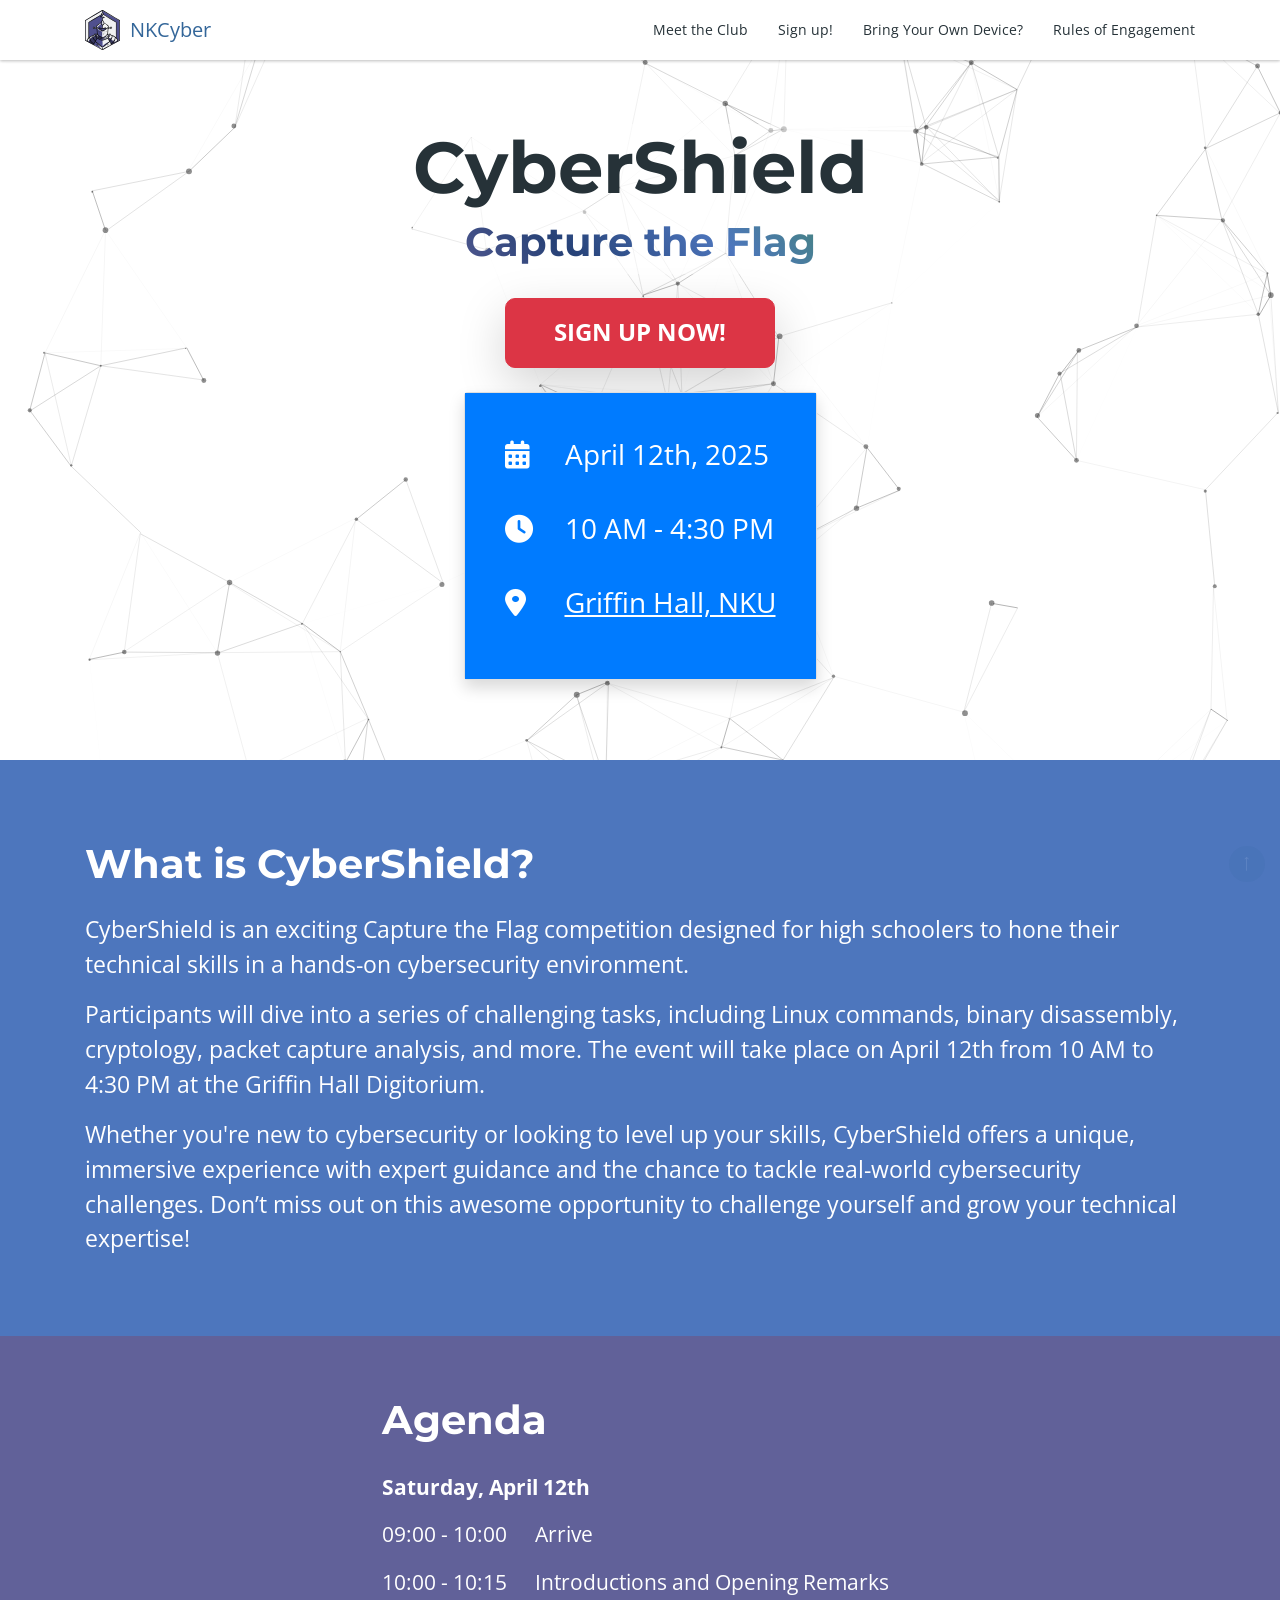
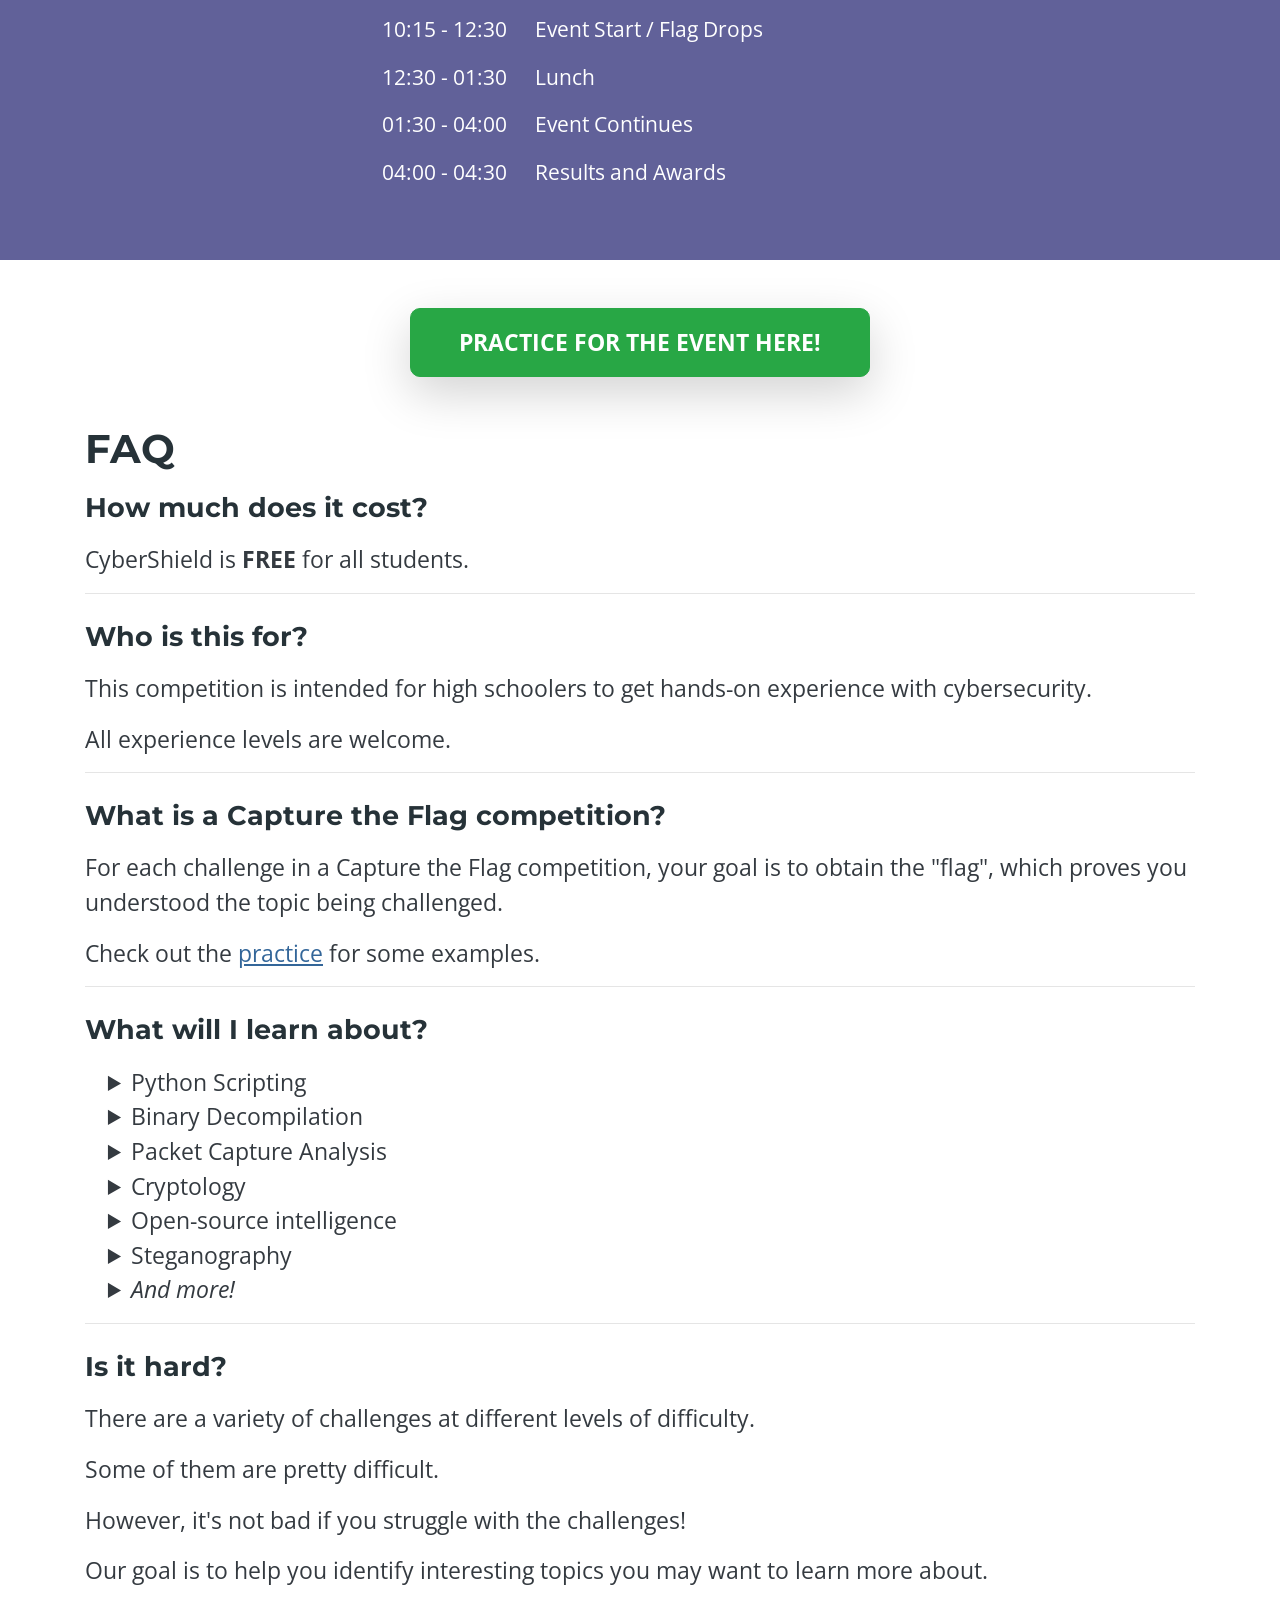
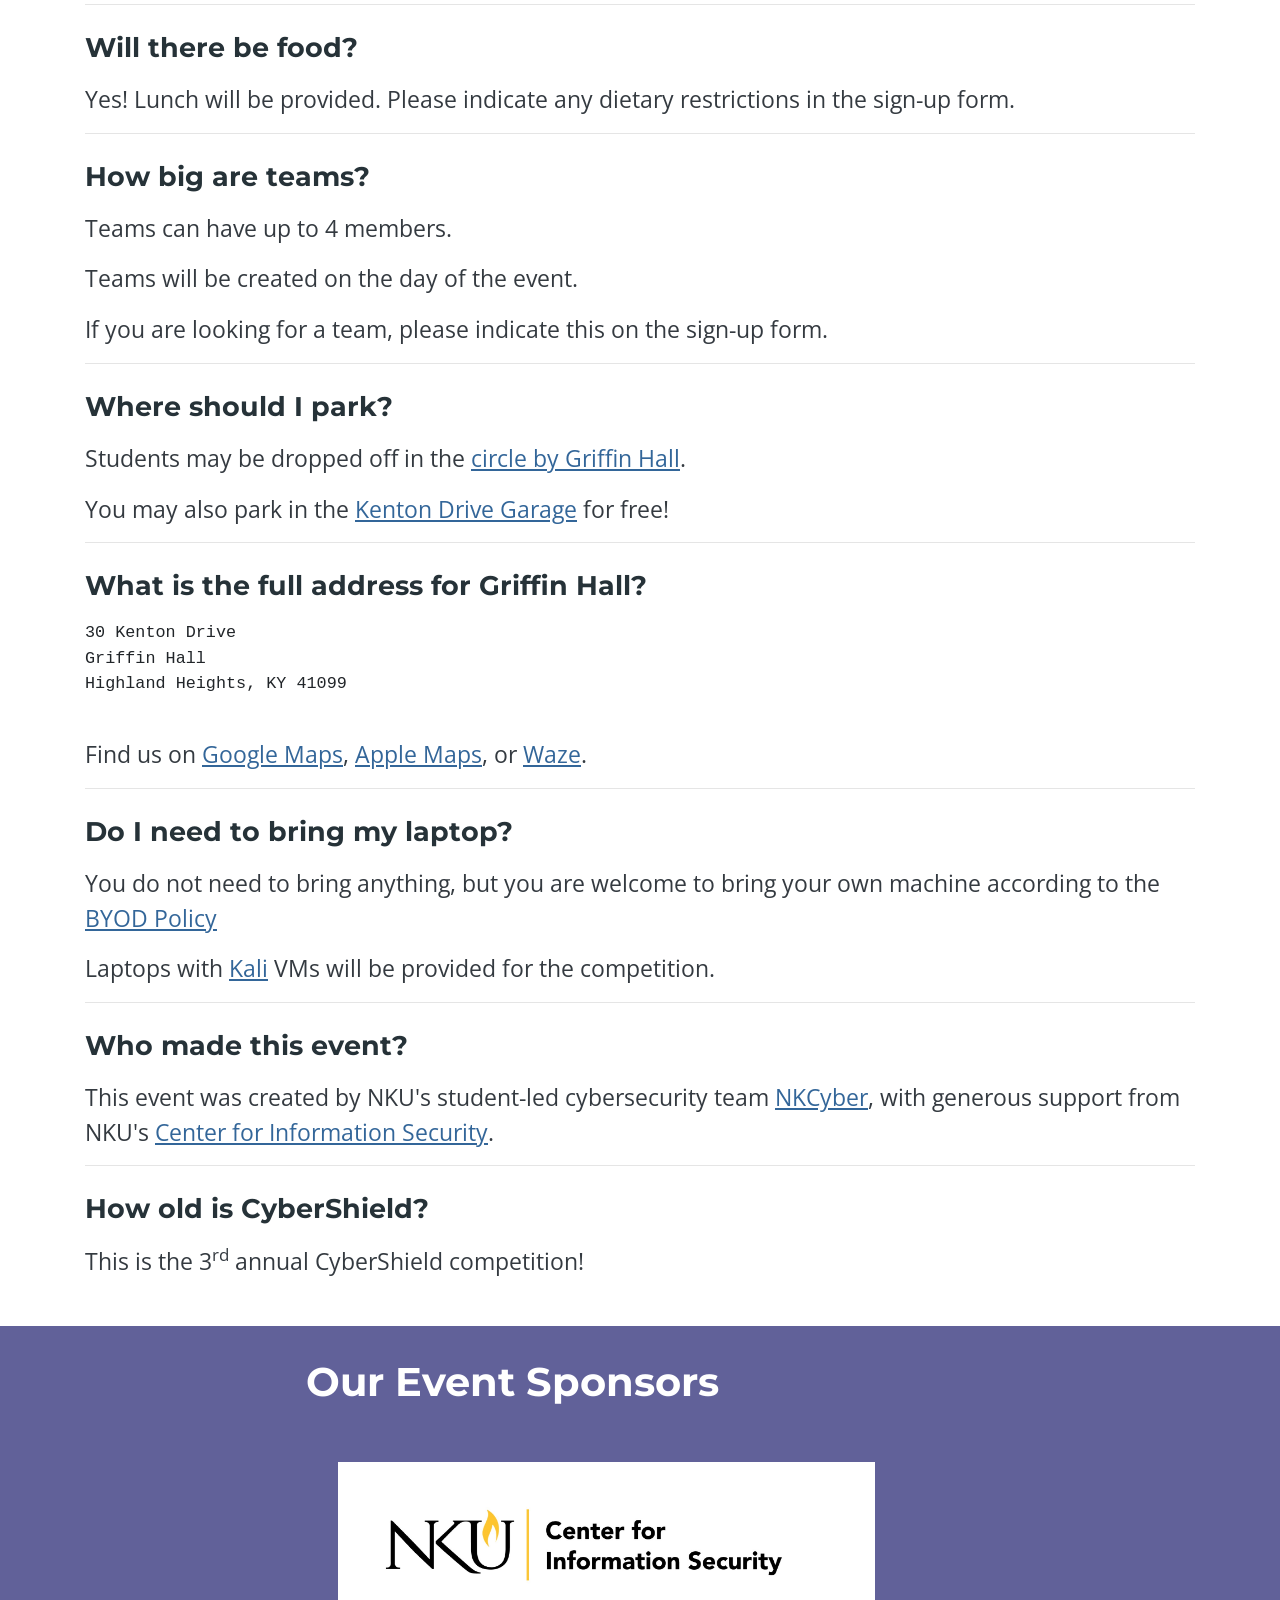
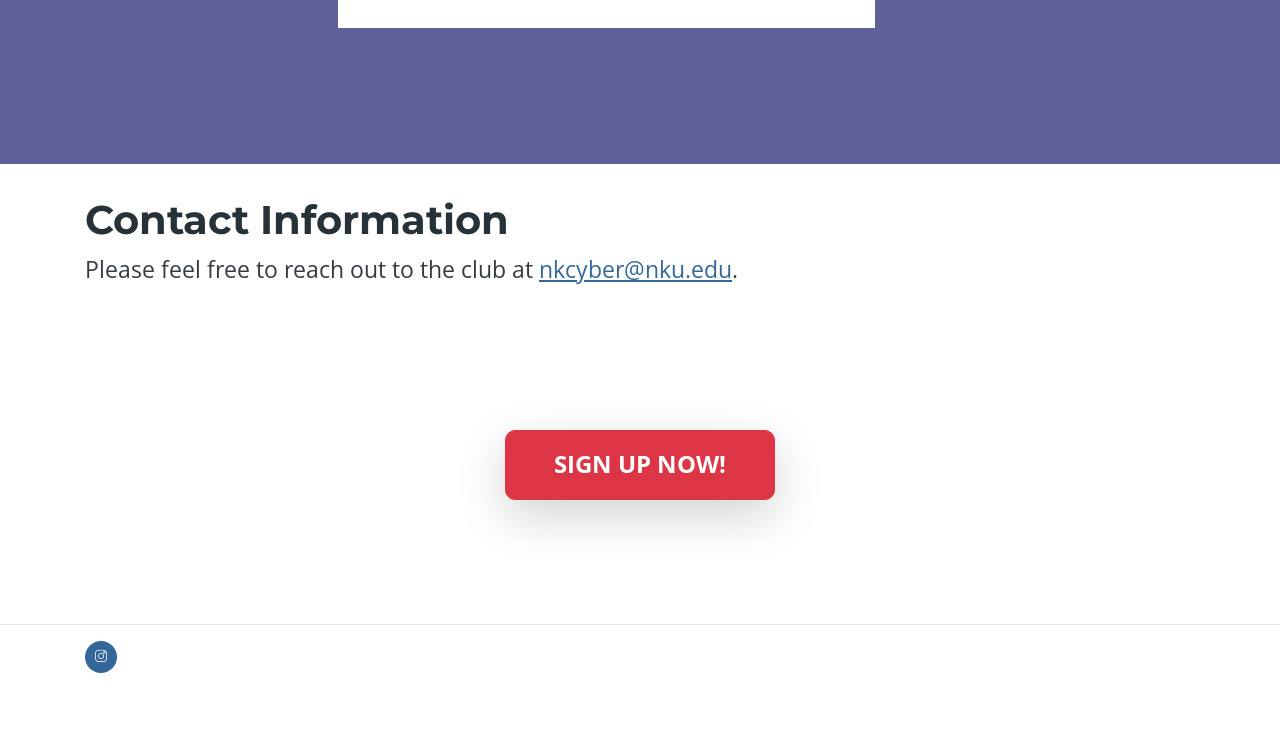
==== commit 2db7ed93: "limit white background scope" ====
--- a/index.html
+++ b/index.html
@@ -125,6 +125,11 @@
 
     .title-area {
       background-color: RGBA(255, 255, 255, .5);
+      width: fit-content;
+    }
+
+    .title-container {
+      width: 100%;
     }
 
     pre {
@@ -150,9 +155,11 @@
   <section class="section mt-4">
     <div id="particles-js"></div>
 
-    <div class="title-area">
-      <h1 class="display-3 fw-bolder text-center title-name">CyberShield</h1>
-      <h2 class="gradient-text text-dark text-center" id="subtitle-slogan">Capture the Flag</h2>
+    <div class="title-container d-flex align-items-center justify-content-center">
+      <div class="title-area">
+        <h1 class="display-3 fw-bolder text-center title-name">CyberShield</h1>
+        <h2 class="gradient-text text-dark text-center" id="subtitle-slogan">Capture the Flag</h2>
+      </div>
     </div>
 
     <div class="text-center mt-4">
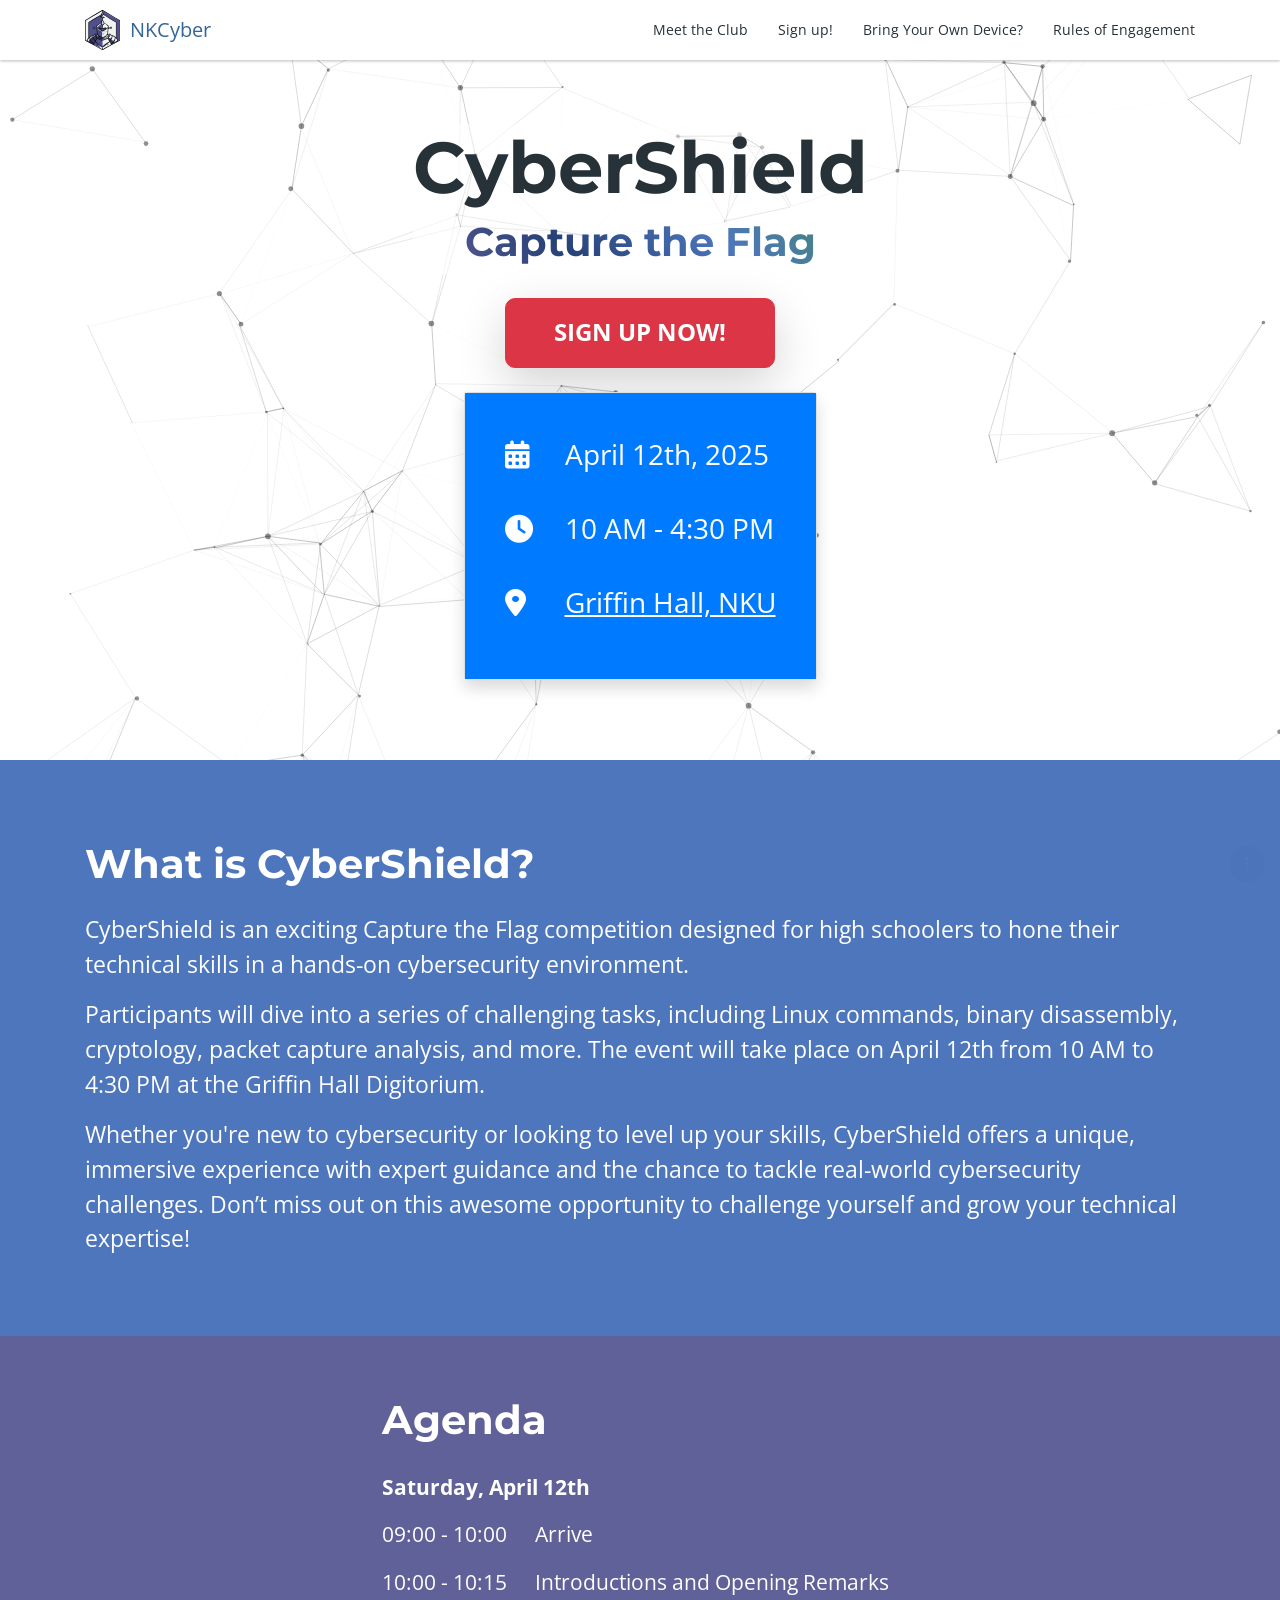
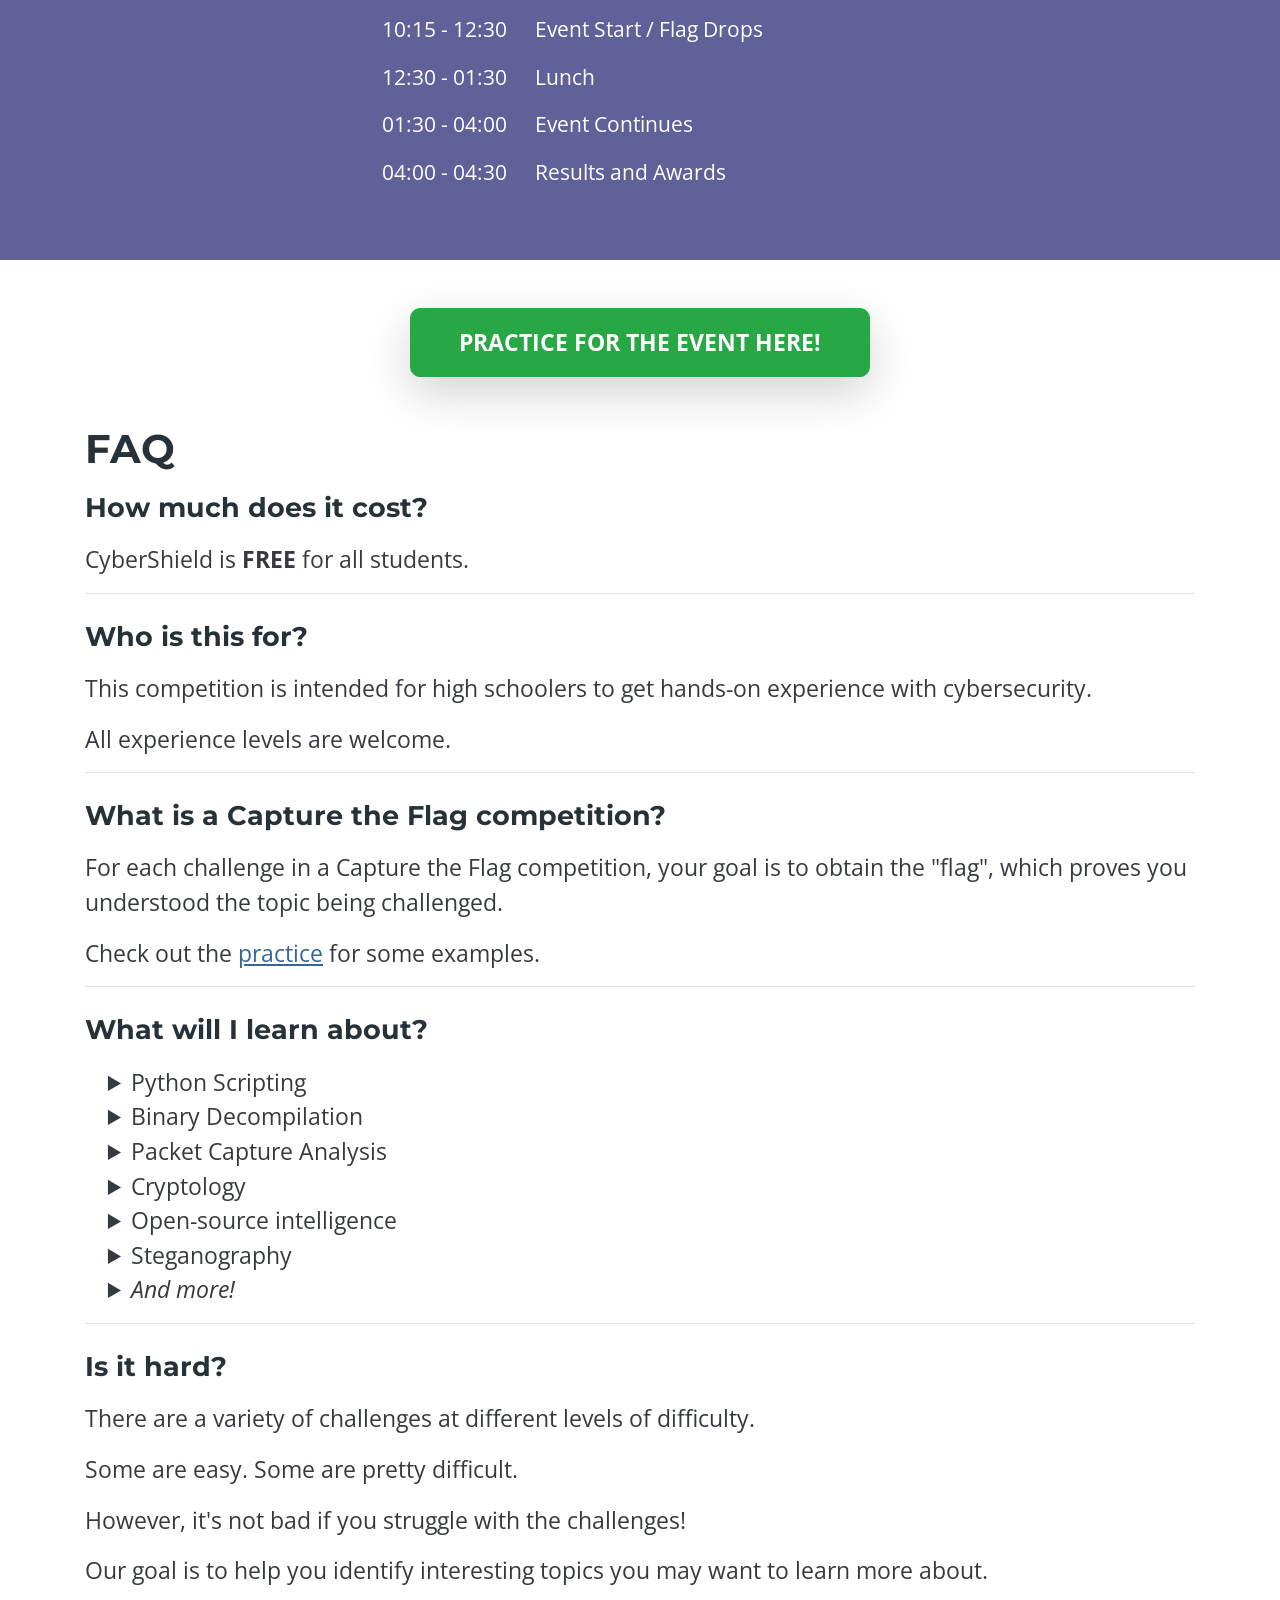
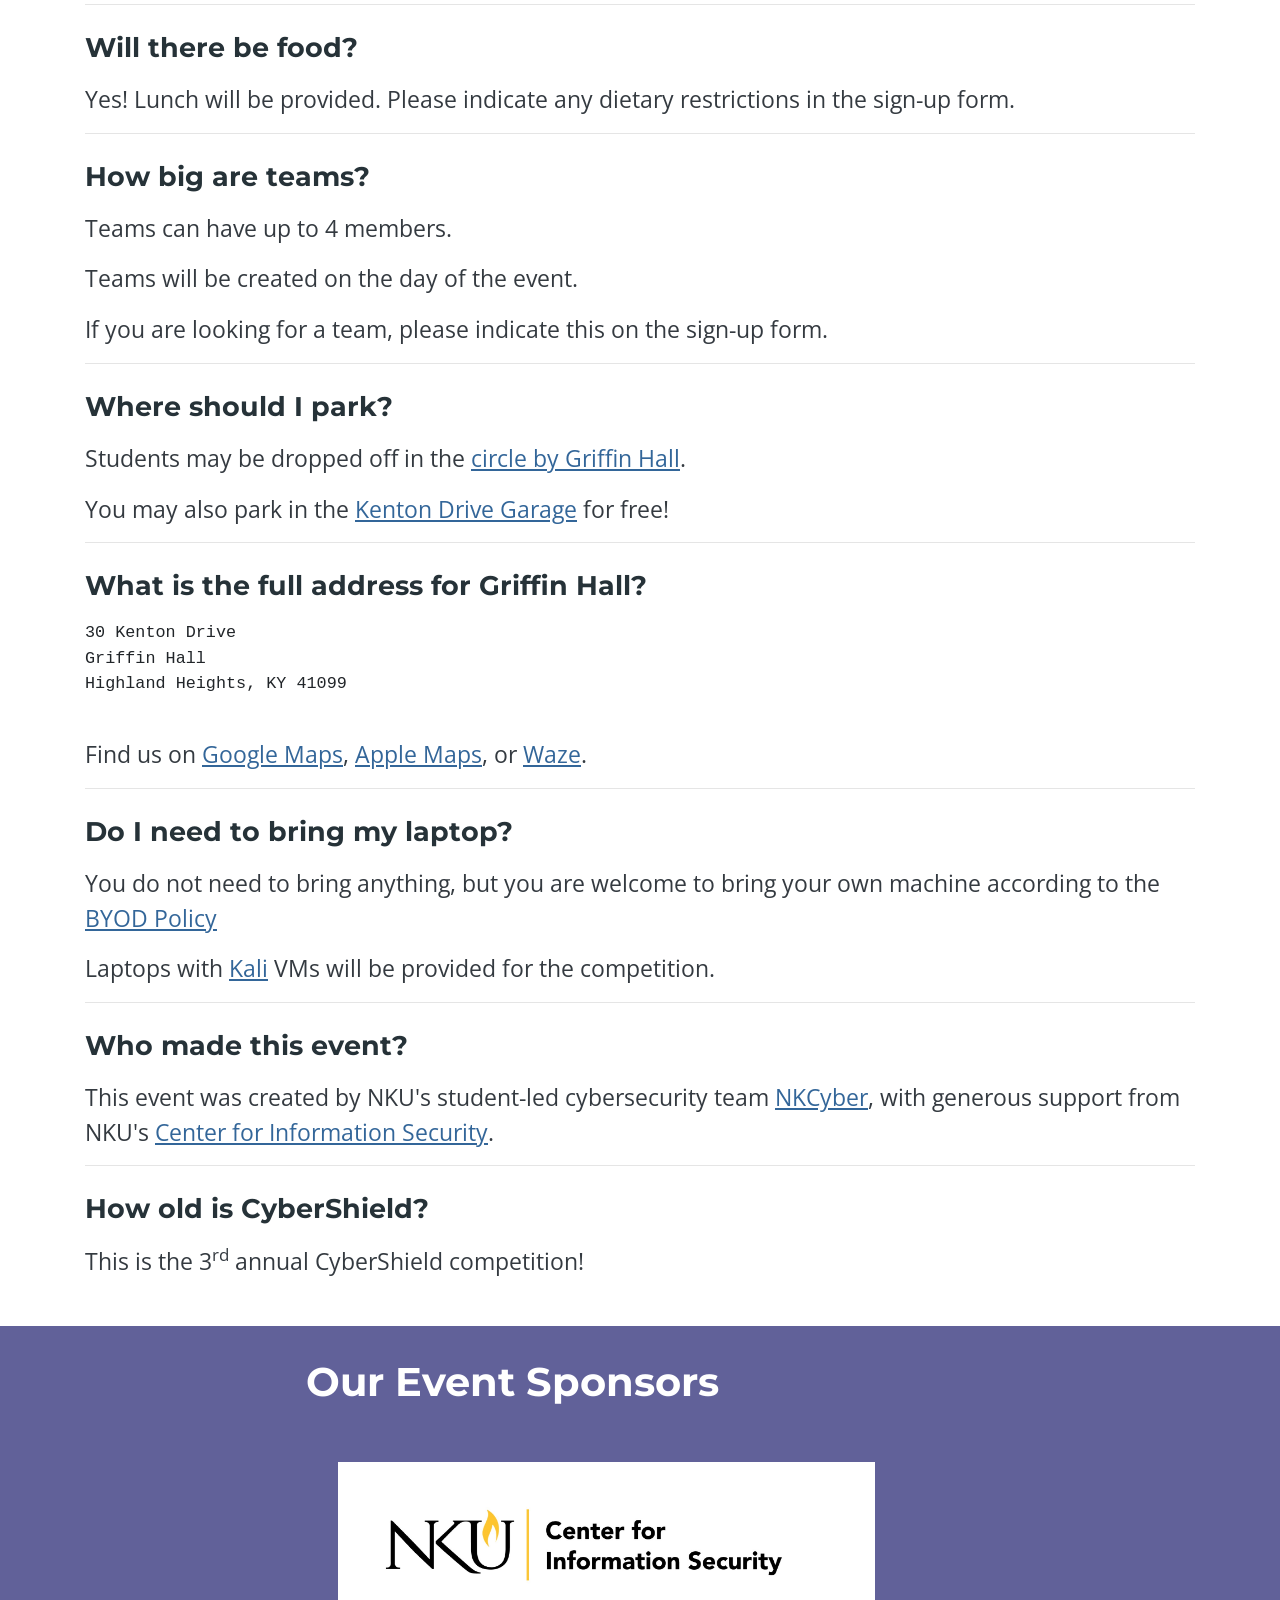
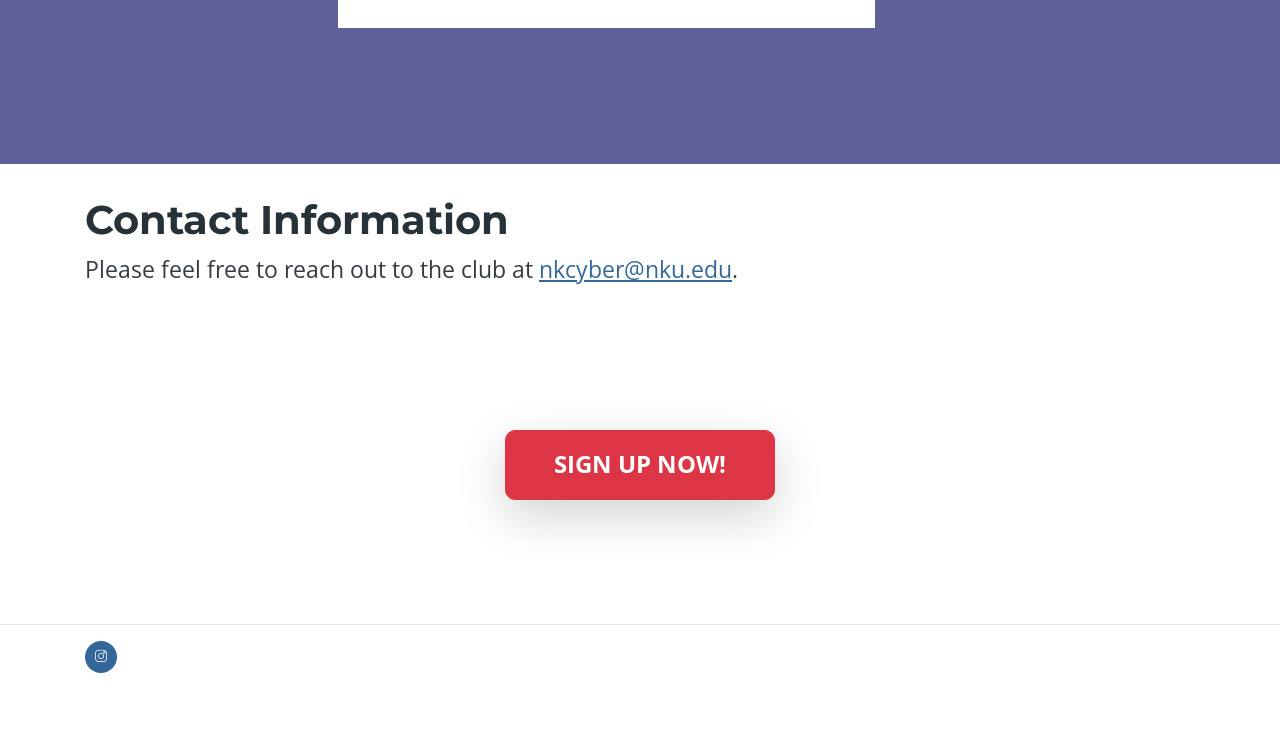
==== commit f729cfe7: "make less intimidating" ====
--- a/index.html
+++ b/index.html
@@ -337,7 +337,7 @@
         There are a variety of challenges at different levels of difficulty.
       </p>
       <p class="cyber-prose text-dark mb-3">
-        Some of them are pretty difficult.
+        Some are easy. Some are pretty difficult.
       </p>
       <p class="cyber-prose text-dark mb-3">
         However, it's not bad if you struggle with the challenges!
@@ -518,4 +518,4 @@
 
 </body>
 
-</html>+</html>
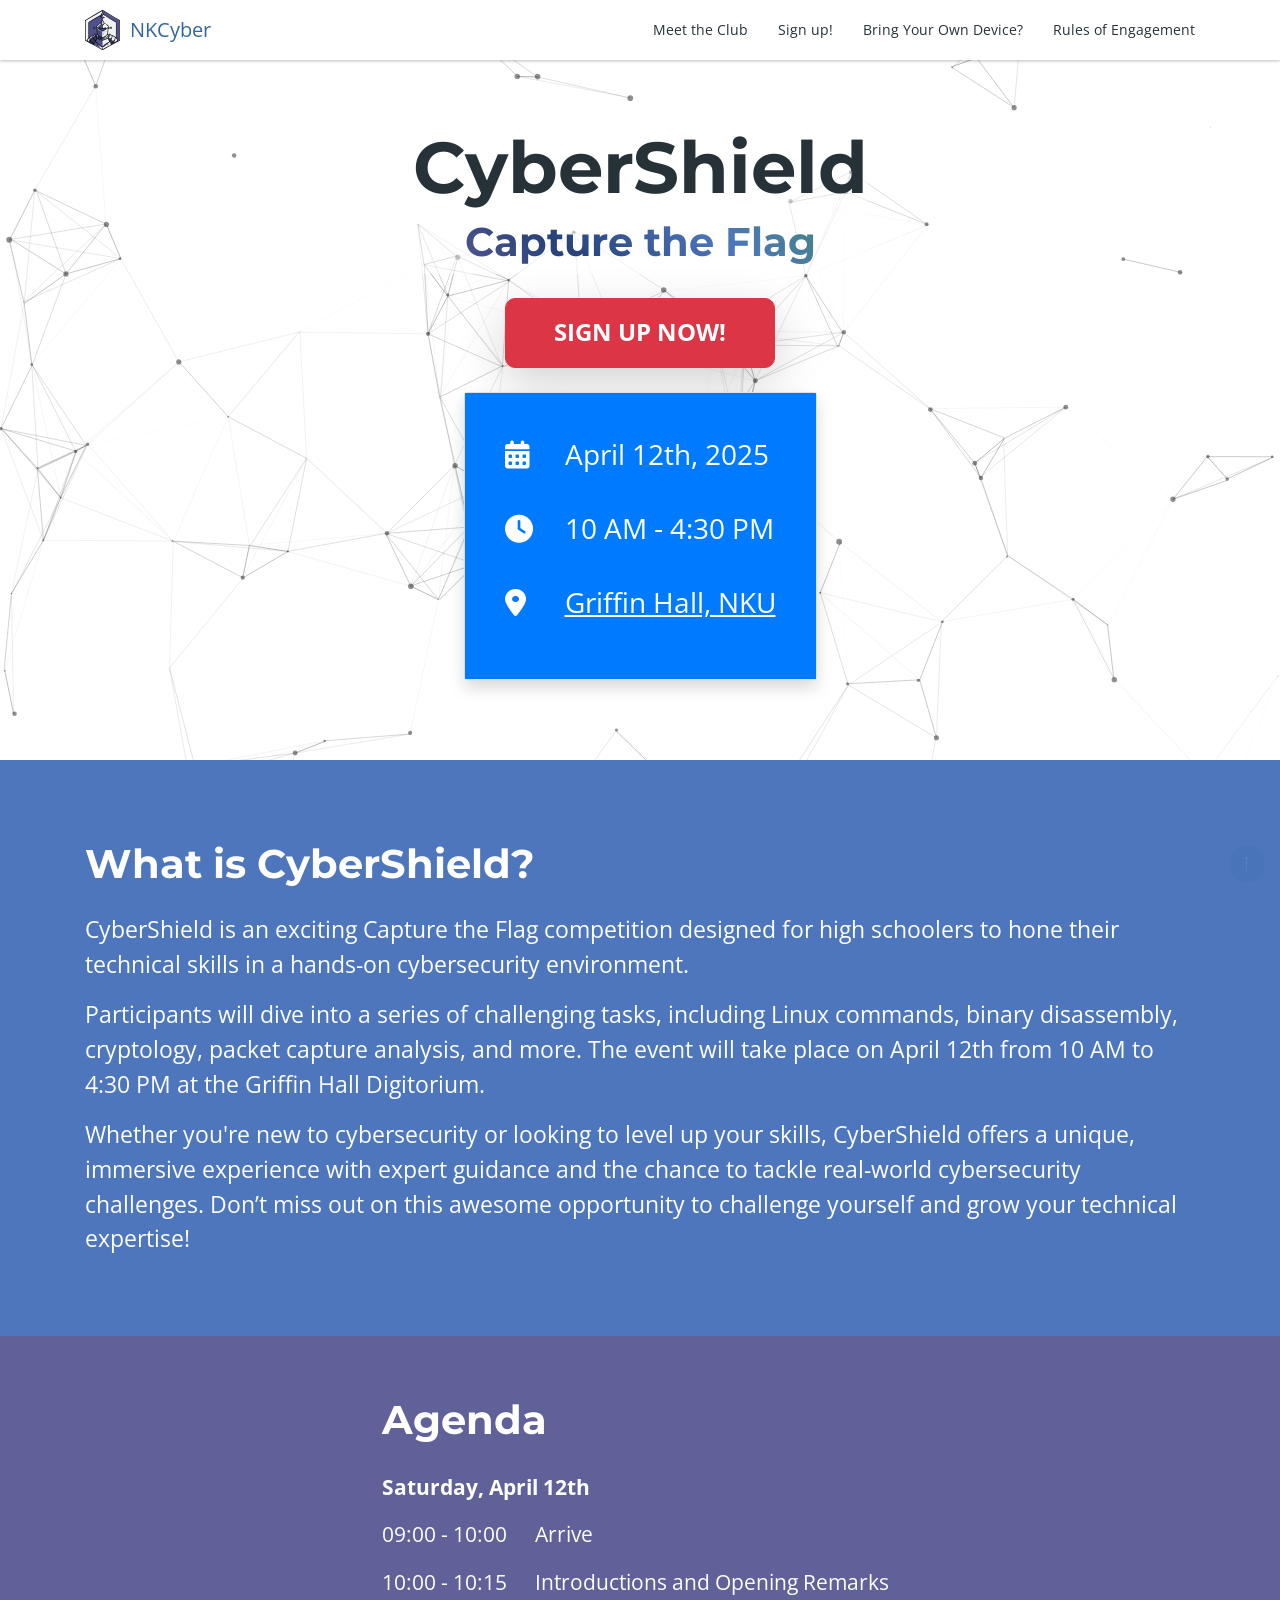
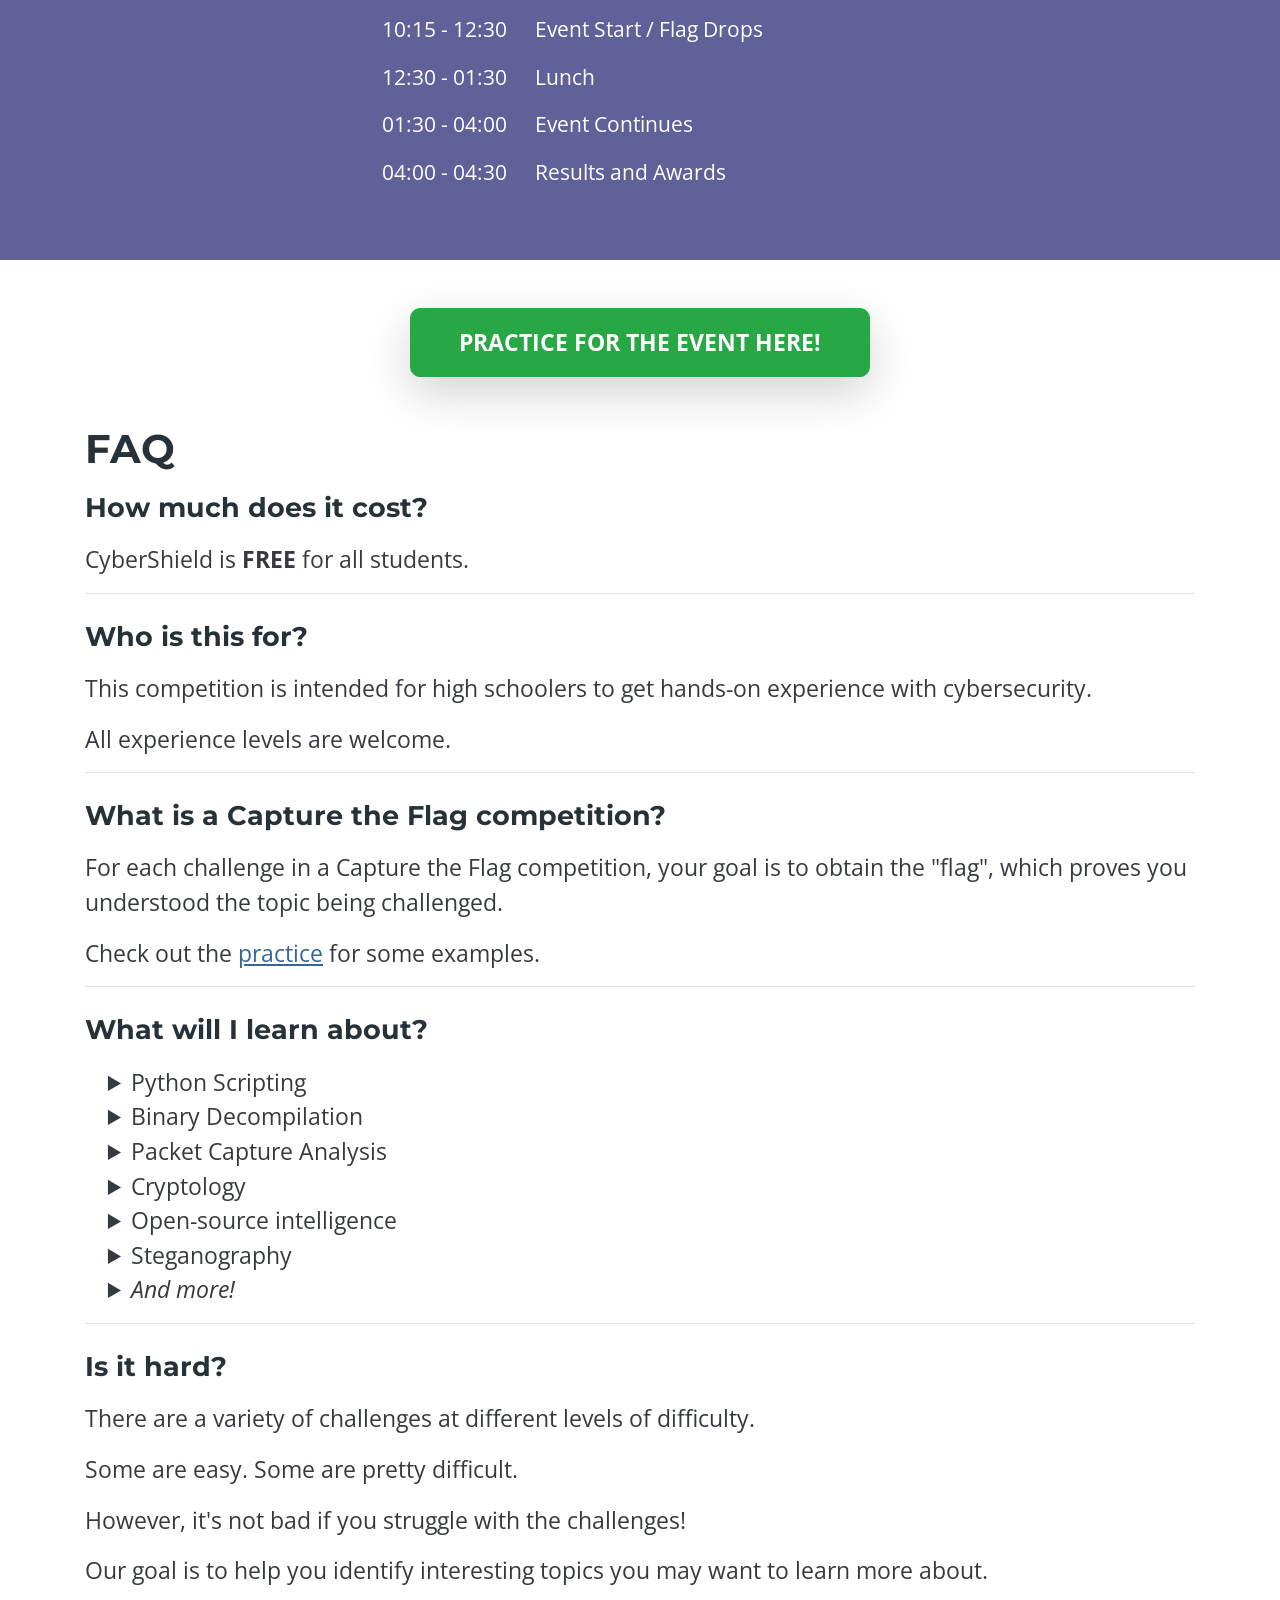
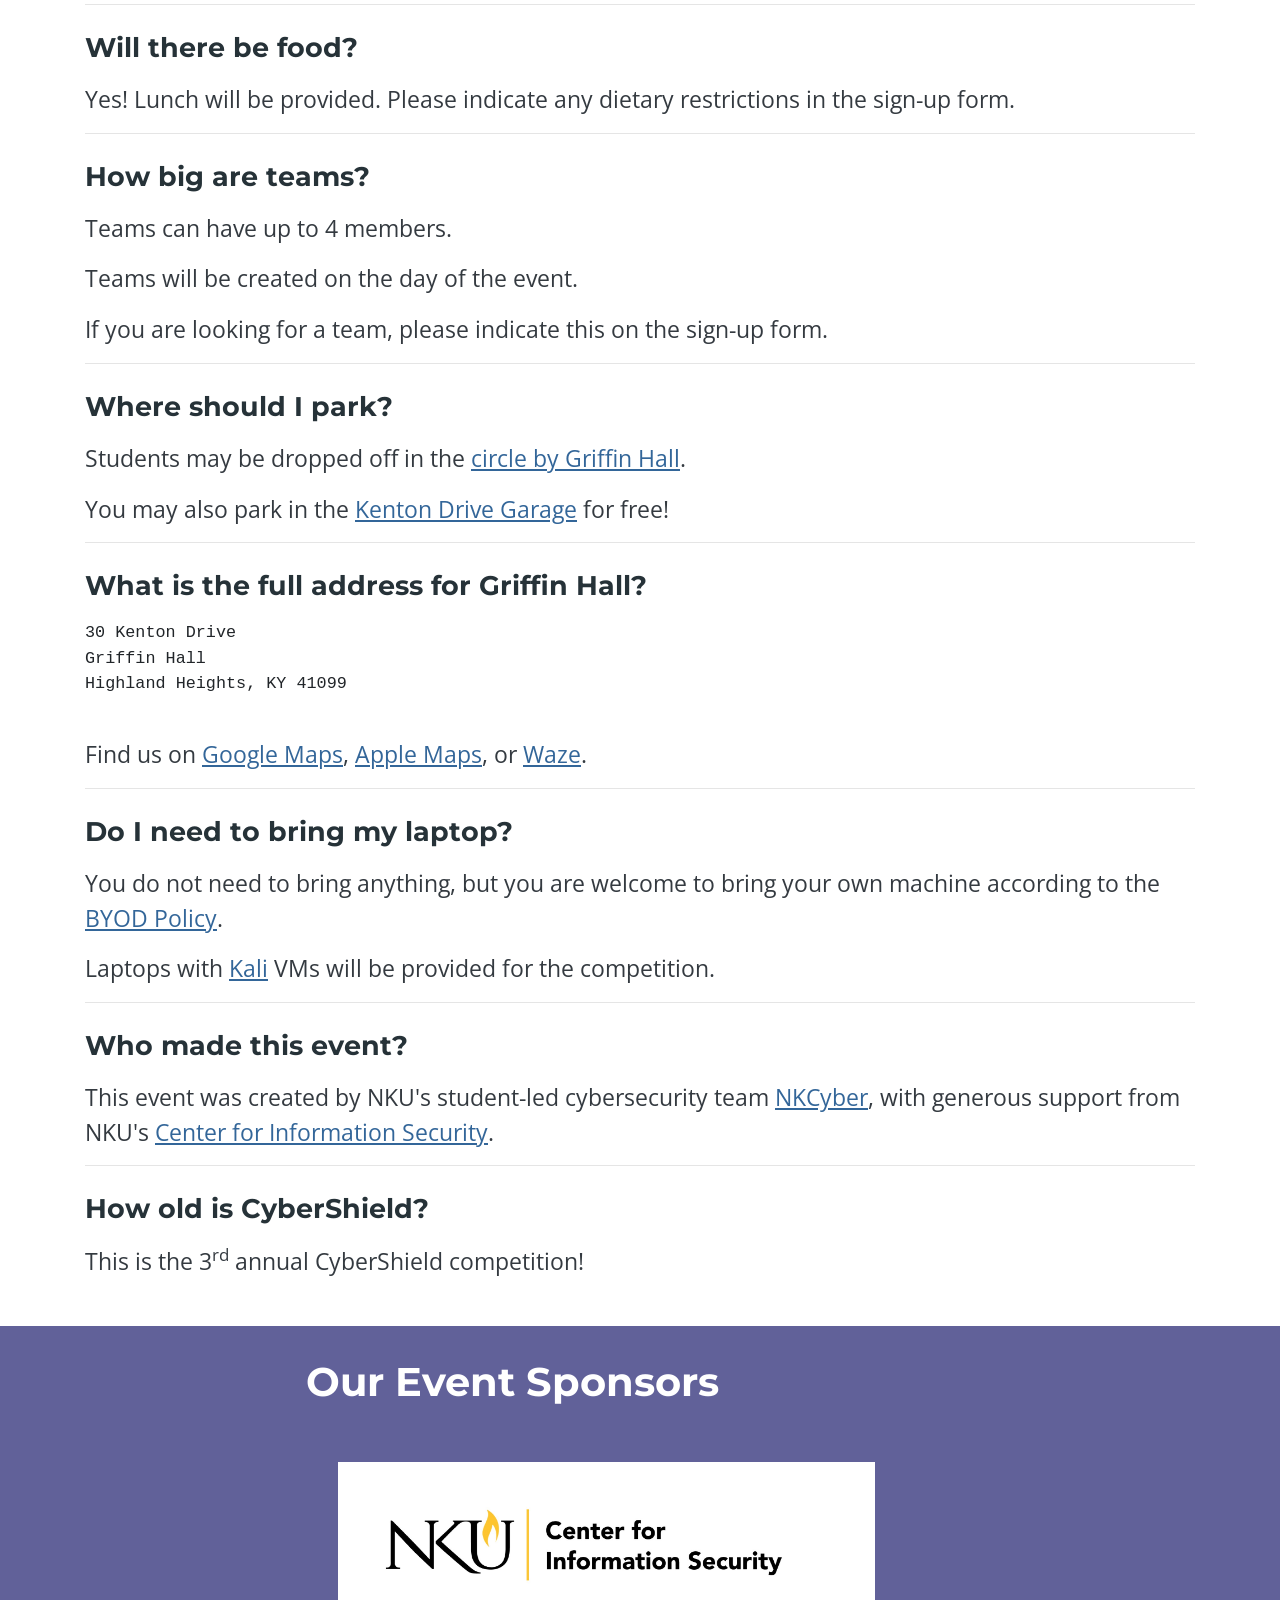
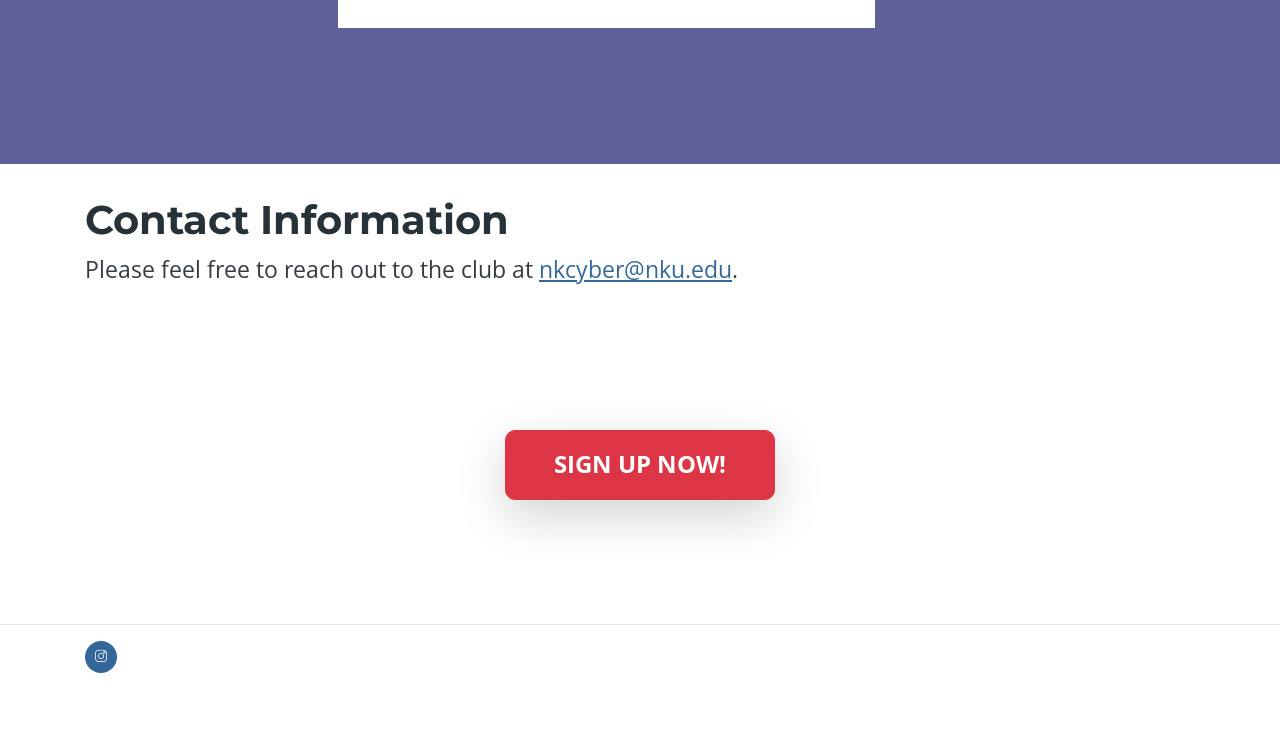
==== commit 1e987a52: "add punctuation" ====
--- a/index.html
+++ b/index.html
@@ -394,7 +394,7 @@
       <h5>Do I need to bring my laptop?</h5>
       <p class="cyber-prose text-dark mb-3">
         You do not need to bring anything, but you are welcome to bring your own machine according to the <a
-          target="_blank" href="./byod.html">BYOD Policy</a>
+          target="_blank" href="./byod.html">BYOD Policy</a>.
       </p>
       <p class="cyber-prose text-dark mb-3">
         Laptops with <a href="https://en.wikipedia.org/wiki/Kali_Linux" target="_blank">Kali</a> VMs will be provided
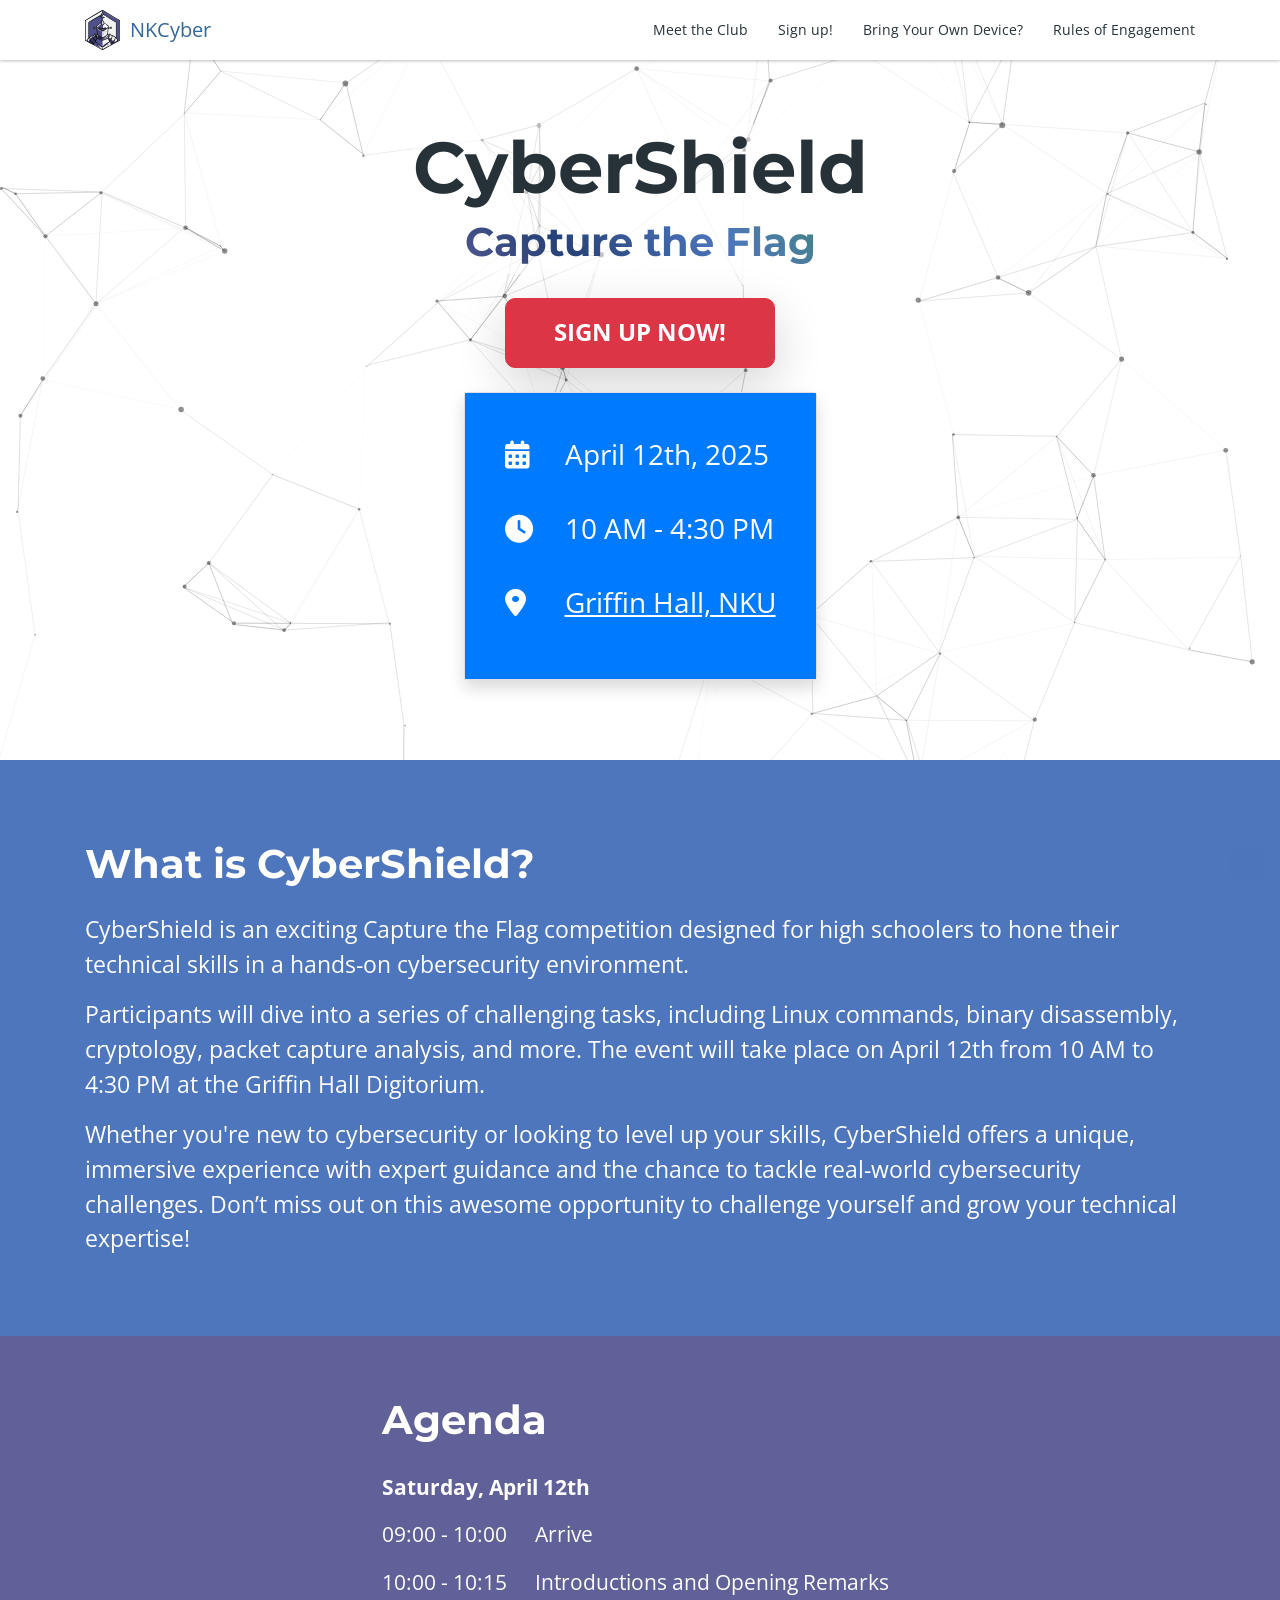
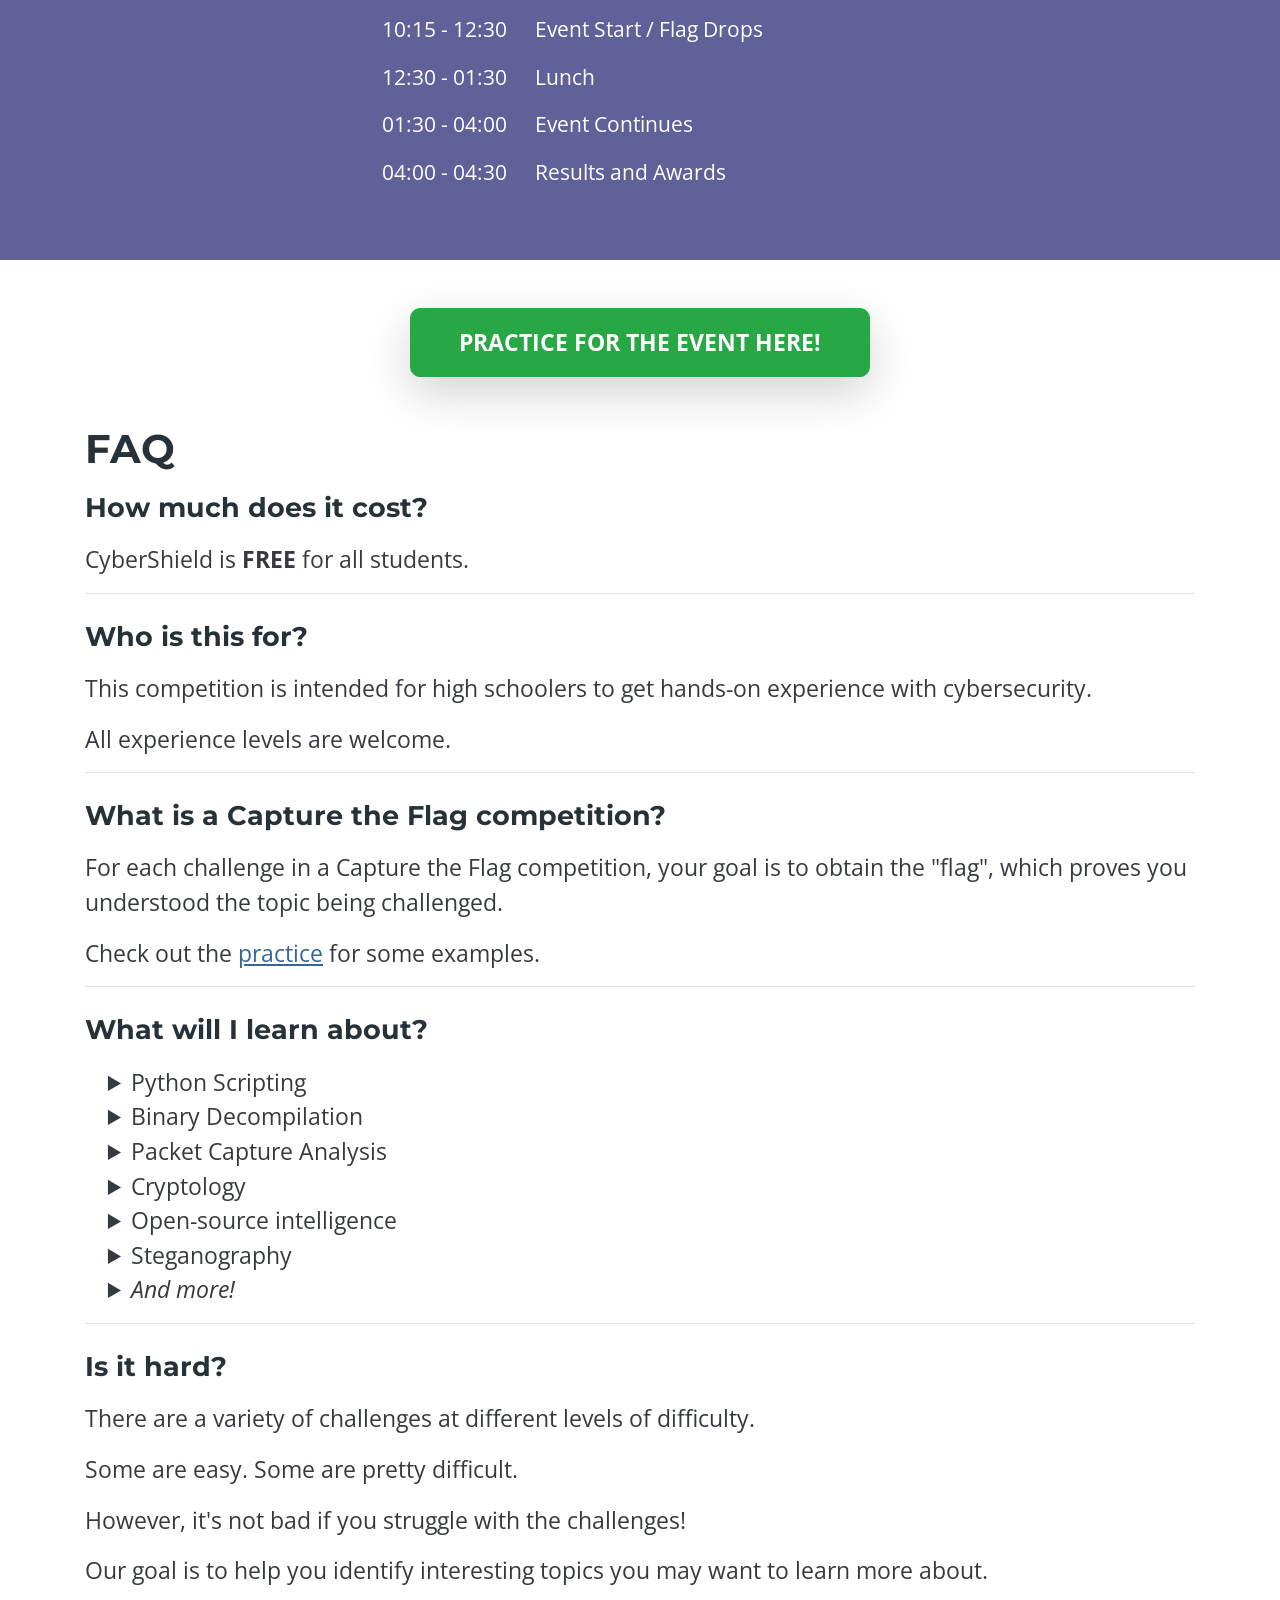
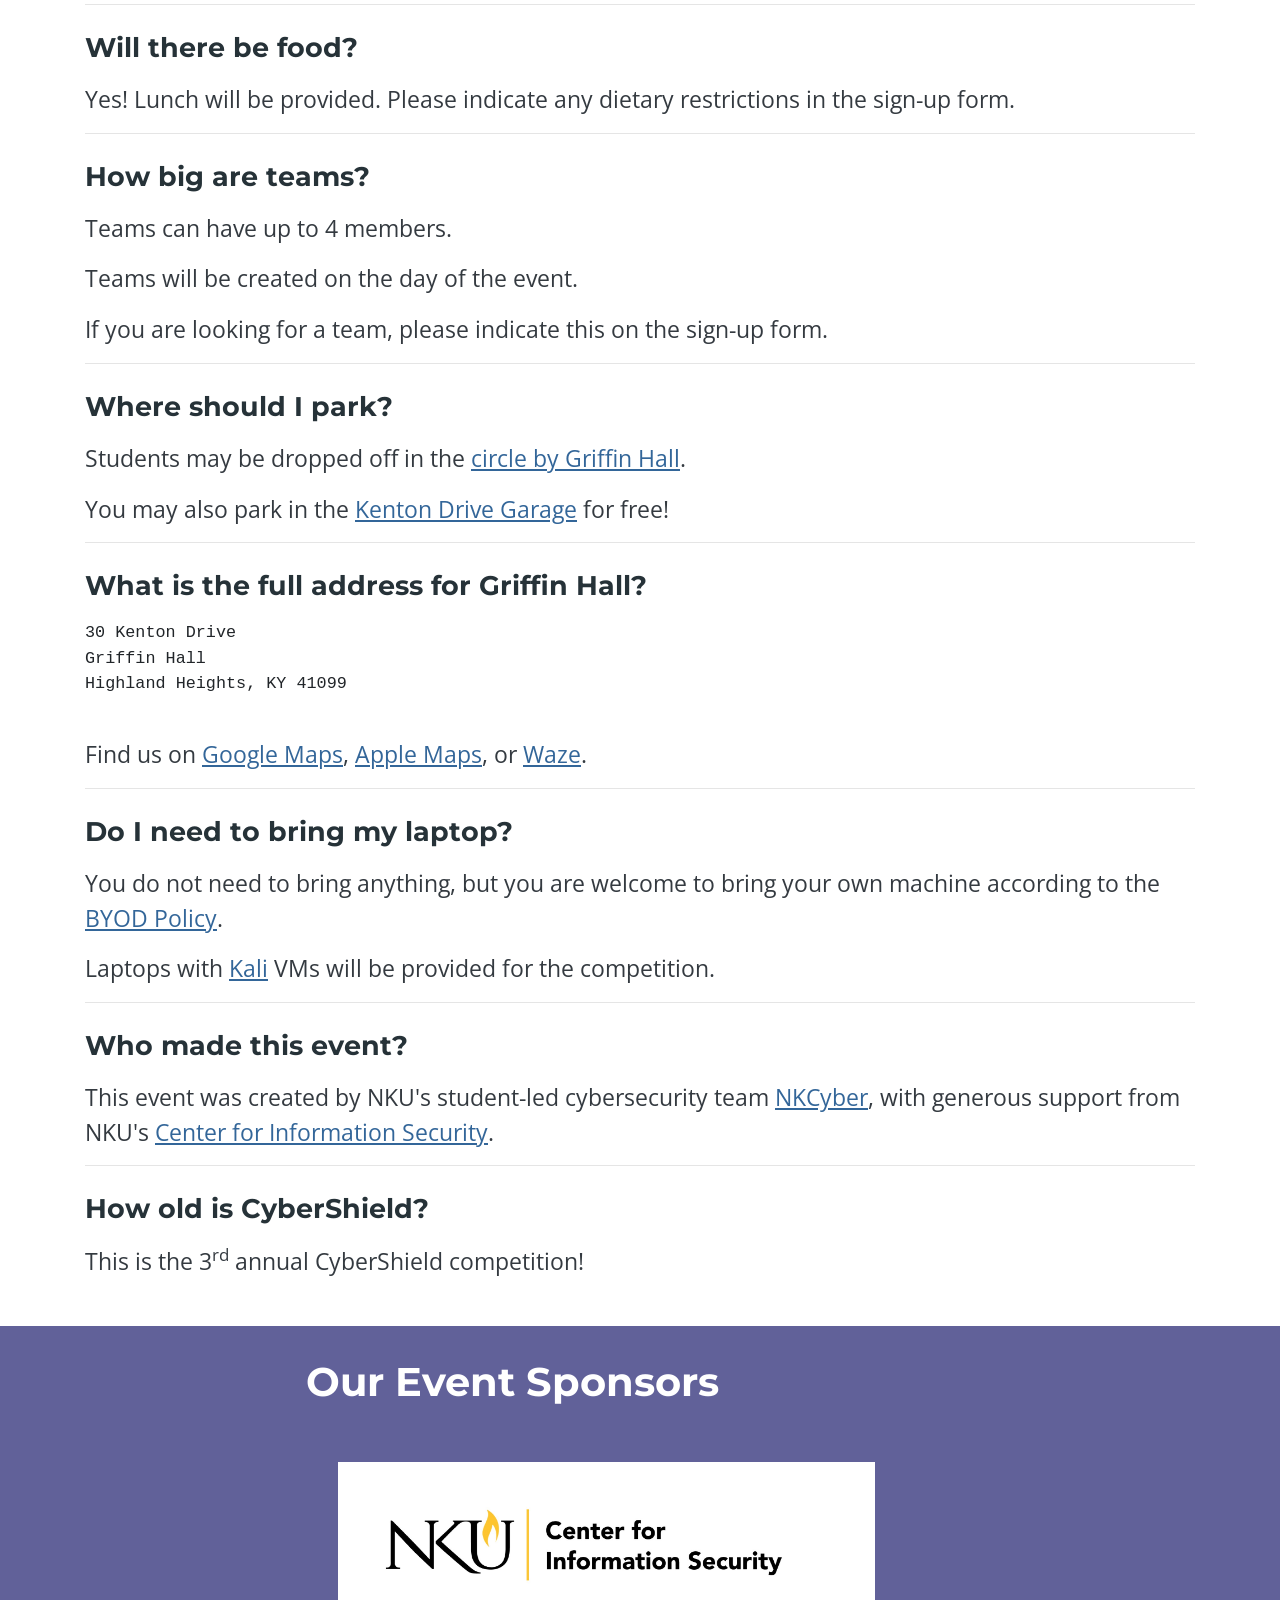
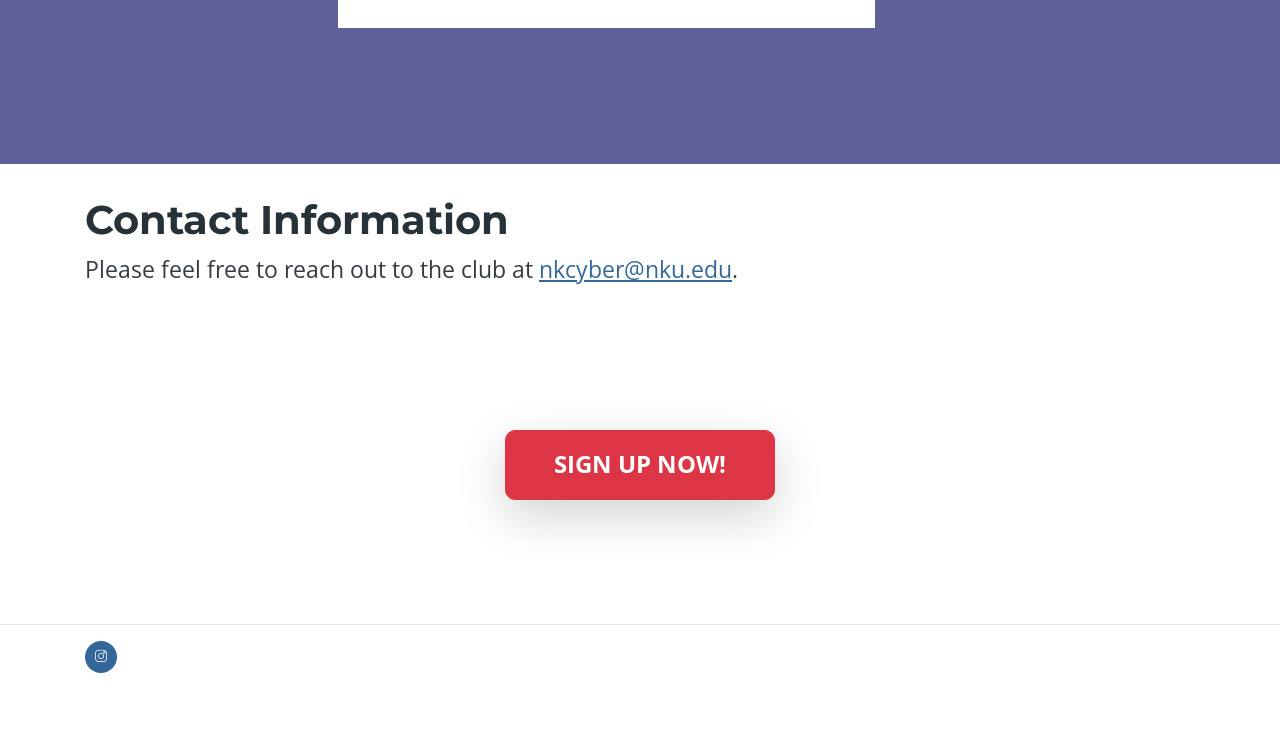
==== commit 5bc6845f: "internal links don't open new tabs" ====
--- a/index.html
+++ b/index.html
@@ -393,8 +393,7 @@
 
       <h5>Do I need to bring my laptop?</h5>
       <p class="cyber-prose text-dark mb-3">
-        You do not need to bring anything, but you are welcome to bring your own machine according to the <a
-          target="_blank" href="./byod.html">BYOD Policy</a>.
+        You do not need to bring anything, but you are welcome to bring your own machine according to the <a href="./byod.html">BYOD Policy</a>.
       </p>
       <p class="cyber-prose text-dark mb-3">
         Laptops with <a href="https://en.wikipedia.org/wiki/Kali_Linux" target="_blank">Kali</a> VMs will be provided
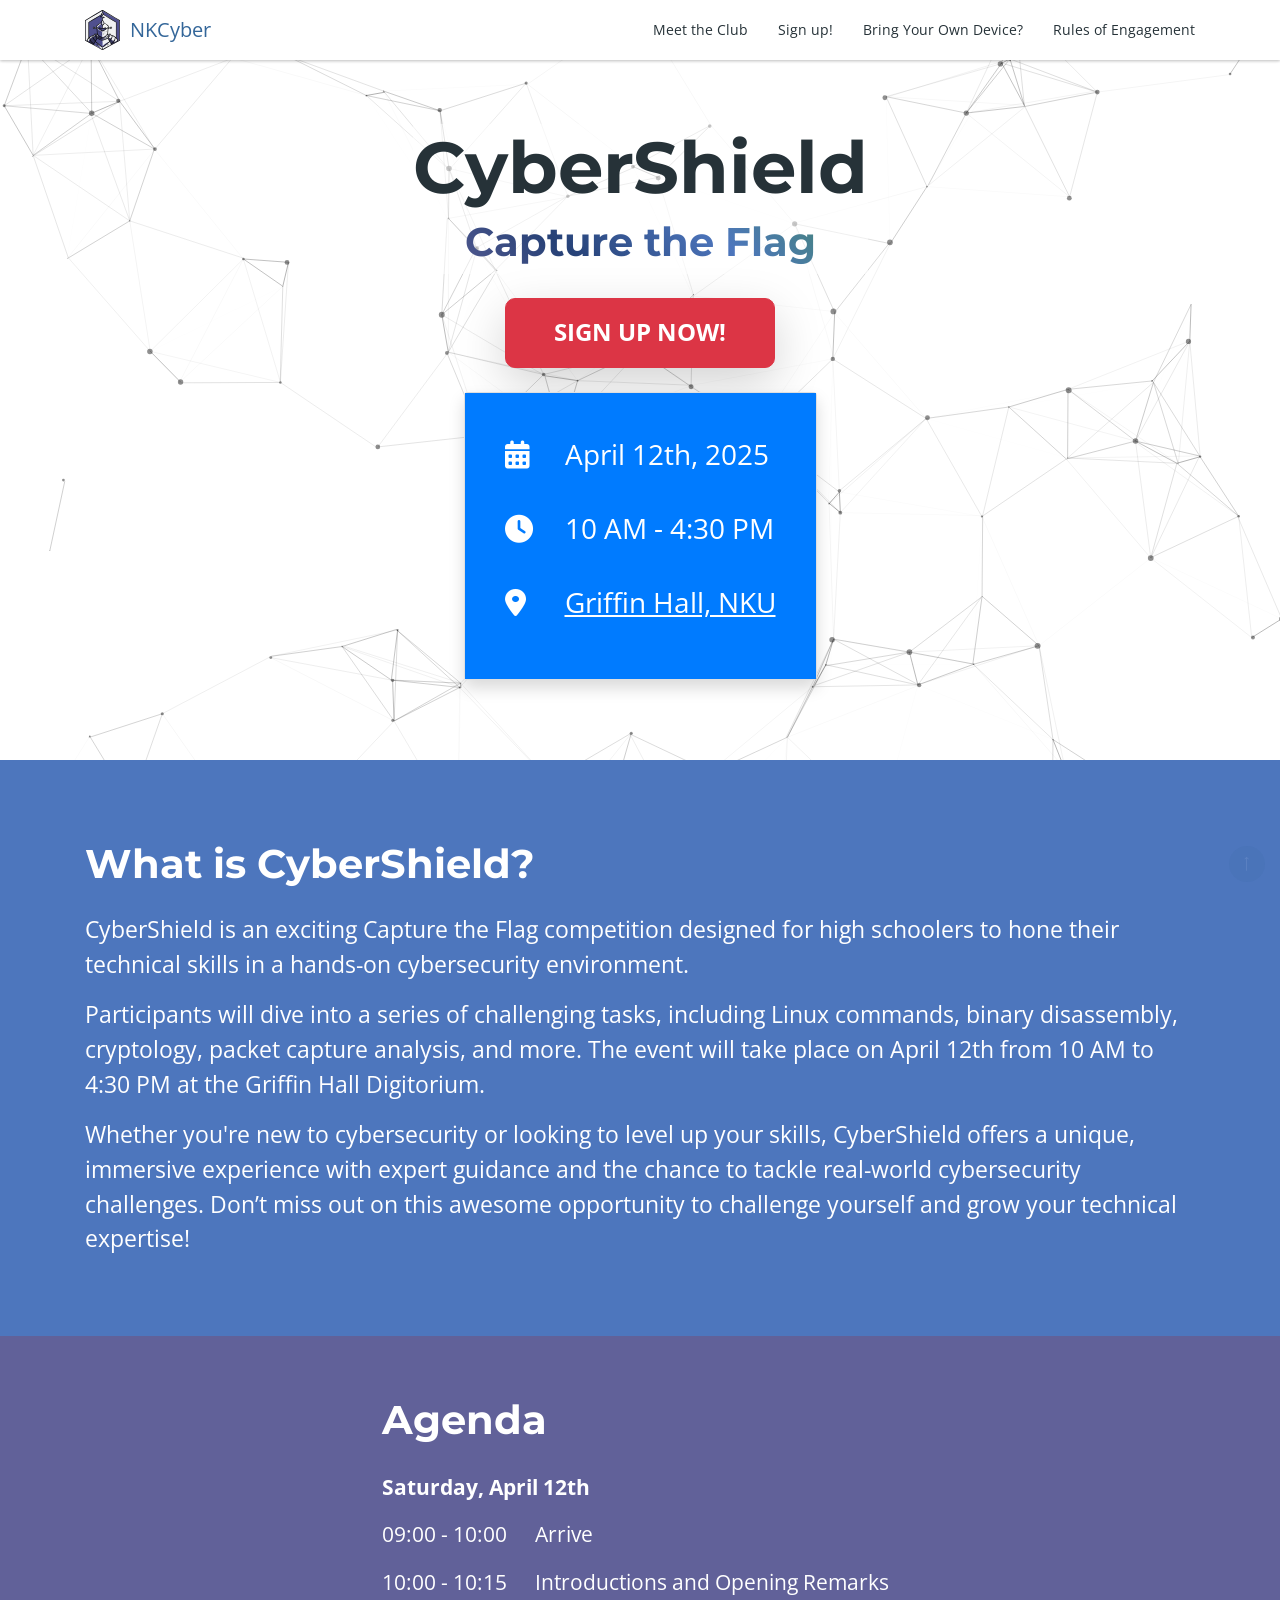
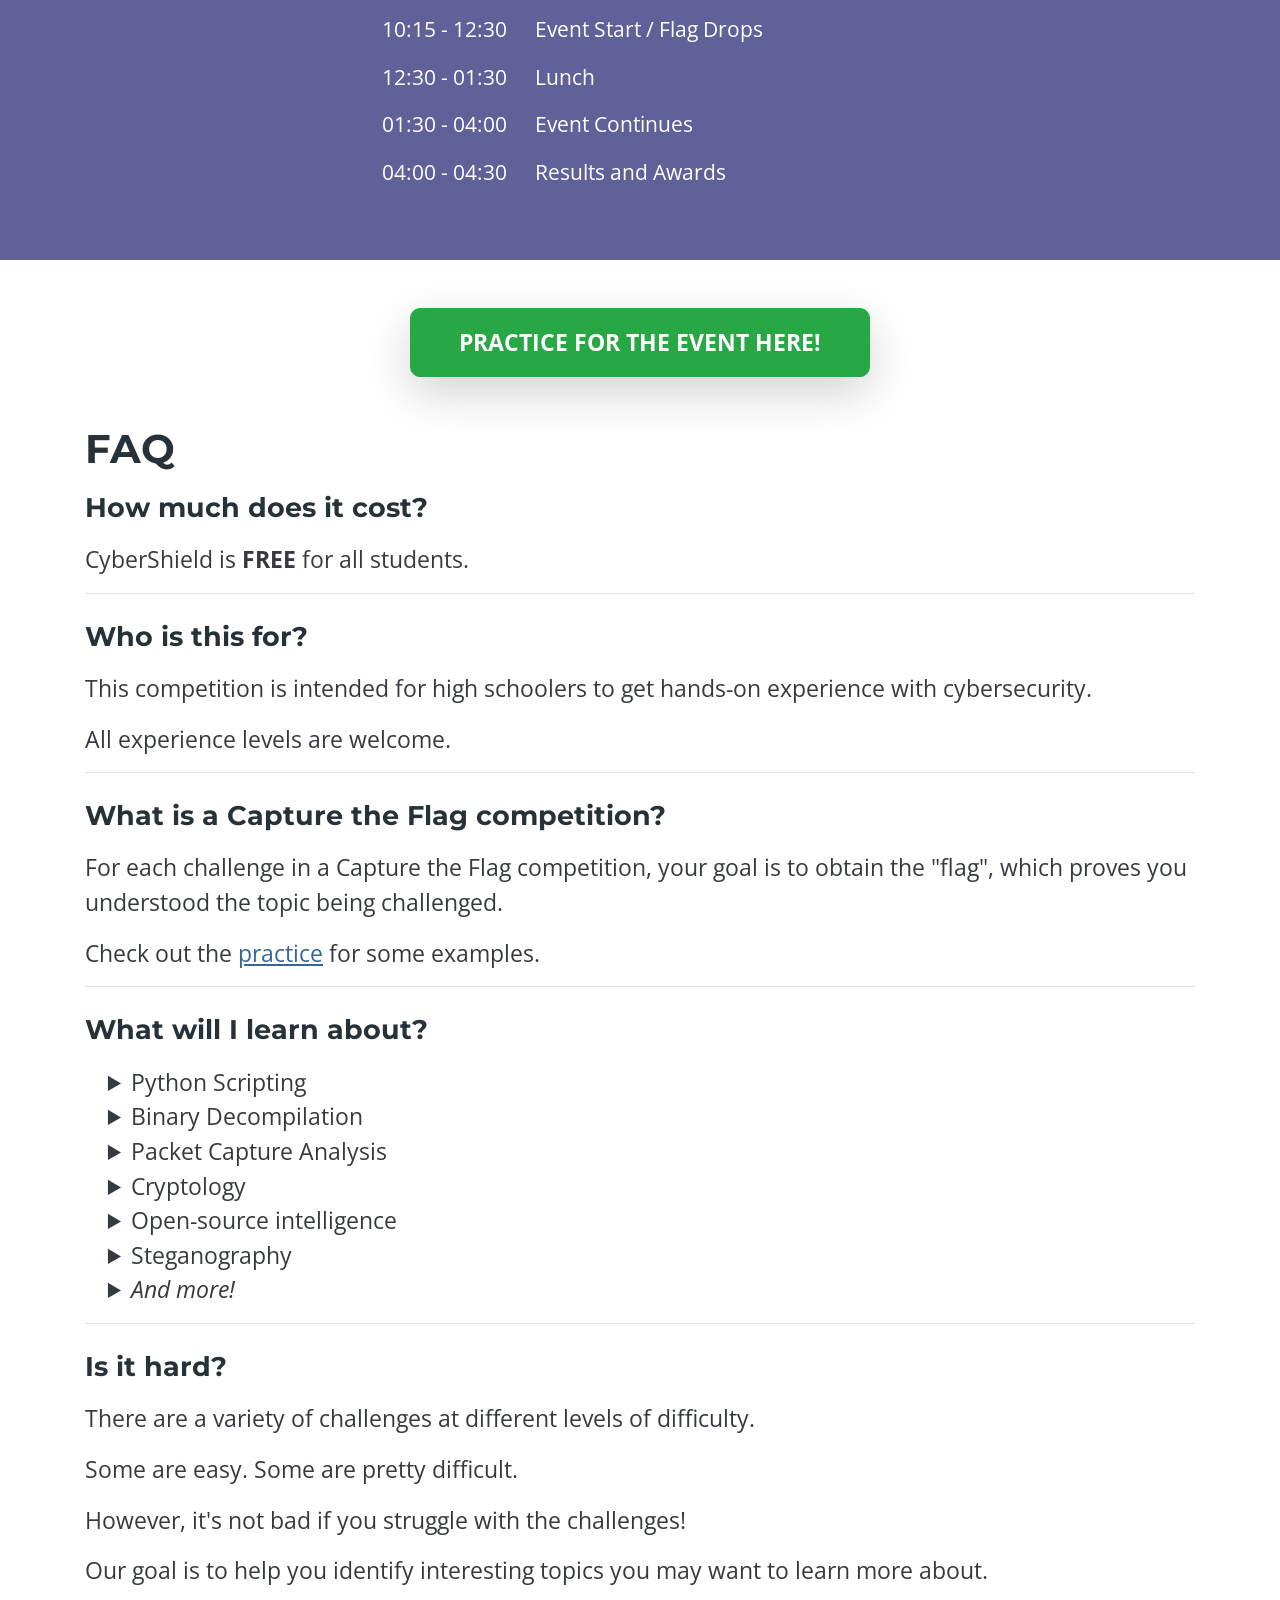
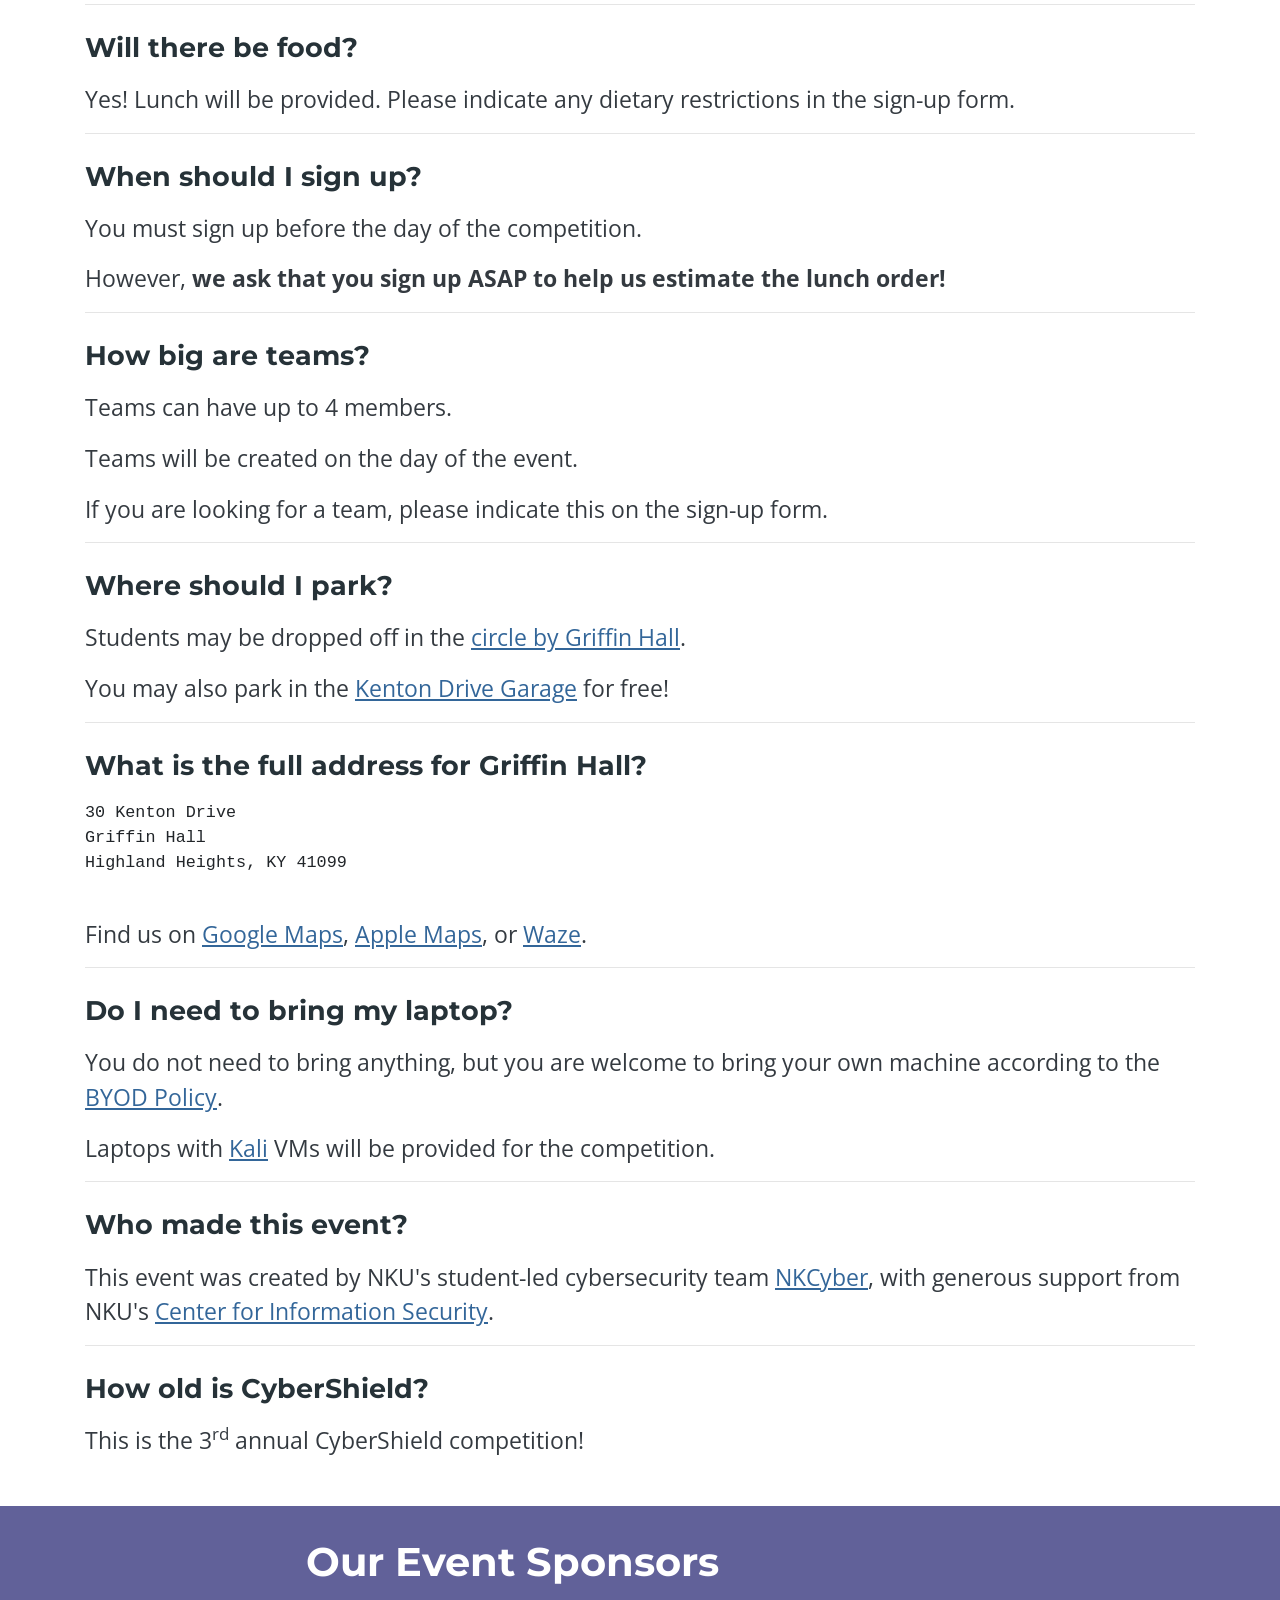
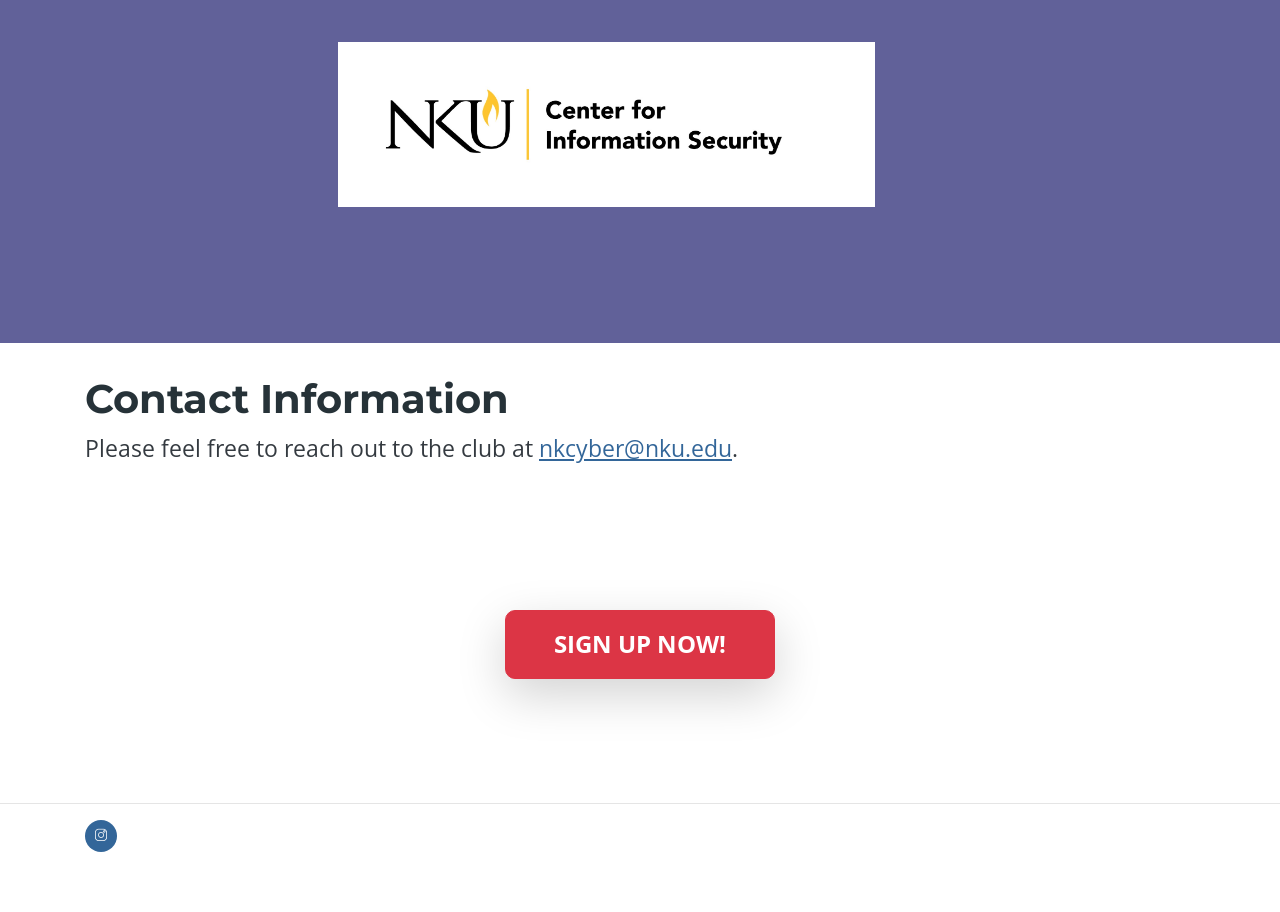
==== commit f38d5743: "add info" ====
--- a/index.html
+++ b/index.html
@@ -353,6 +353,18 @@
       </p>
       <hr />
 
+      <h5>When should I sign up?</h5>
+      <p class="cyber-prose text-dark mb-3">
+        You must sign up before the day of the competition.
+      </p>
+      <p class="cyber-prose text-dark mb-3">
+        However,
+        <strong>
+          we ask that you sign up ASAP to help us estimate the lunch order!
+        </strong>
+      </p>
+      <hr />
+
       <h5>How big are teams?</h5>
       <p class="cyber-prose text-dark mb-3">
         Teams can have up to 4 members.
@@ -393,7 +405,8 @@
 
       <h5>Do I need to bring my laptop?</h5>
       <p class="cyber-prose text-dark mb-3">
-        You do not need to bring anything, but you are welcome to bring your own machine according to the <a href="./byod.html">BYOD Policy</a>.
+        You do not need to bring anything, but you are welcome to bring your own machine according to the <a
+          href="./byod.html">BYOD Policy</a>.
       </p>
       <p class="cyber-prose text-dark mb-3">
         Laptops with <a href="https://en.wikipedia.org/wiki/Kali_Linux" target="_blank">Kali</a> VMs will be provided
@@ -517,4 +530,4 @@
 
 </body>
 
-</html>
+</html>
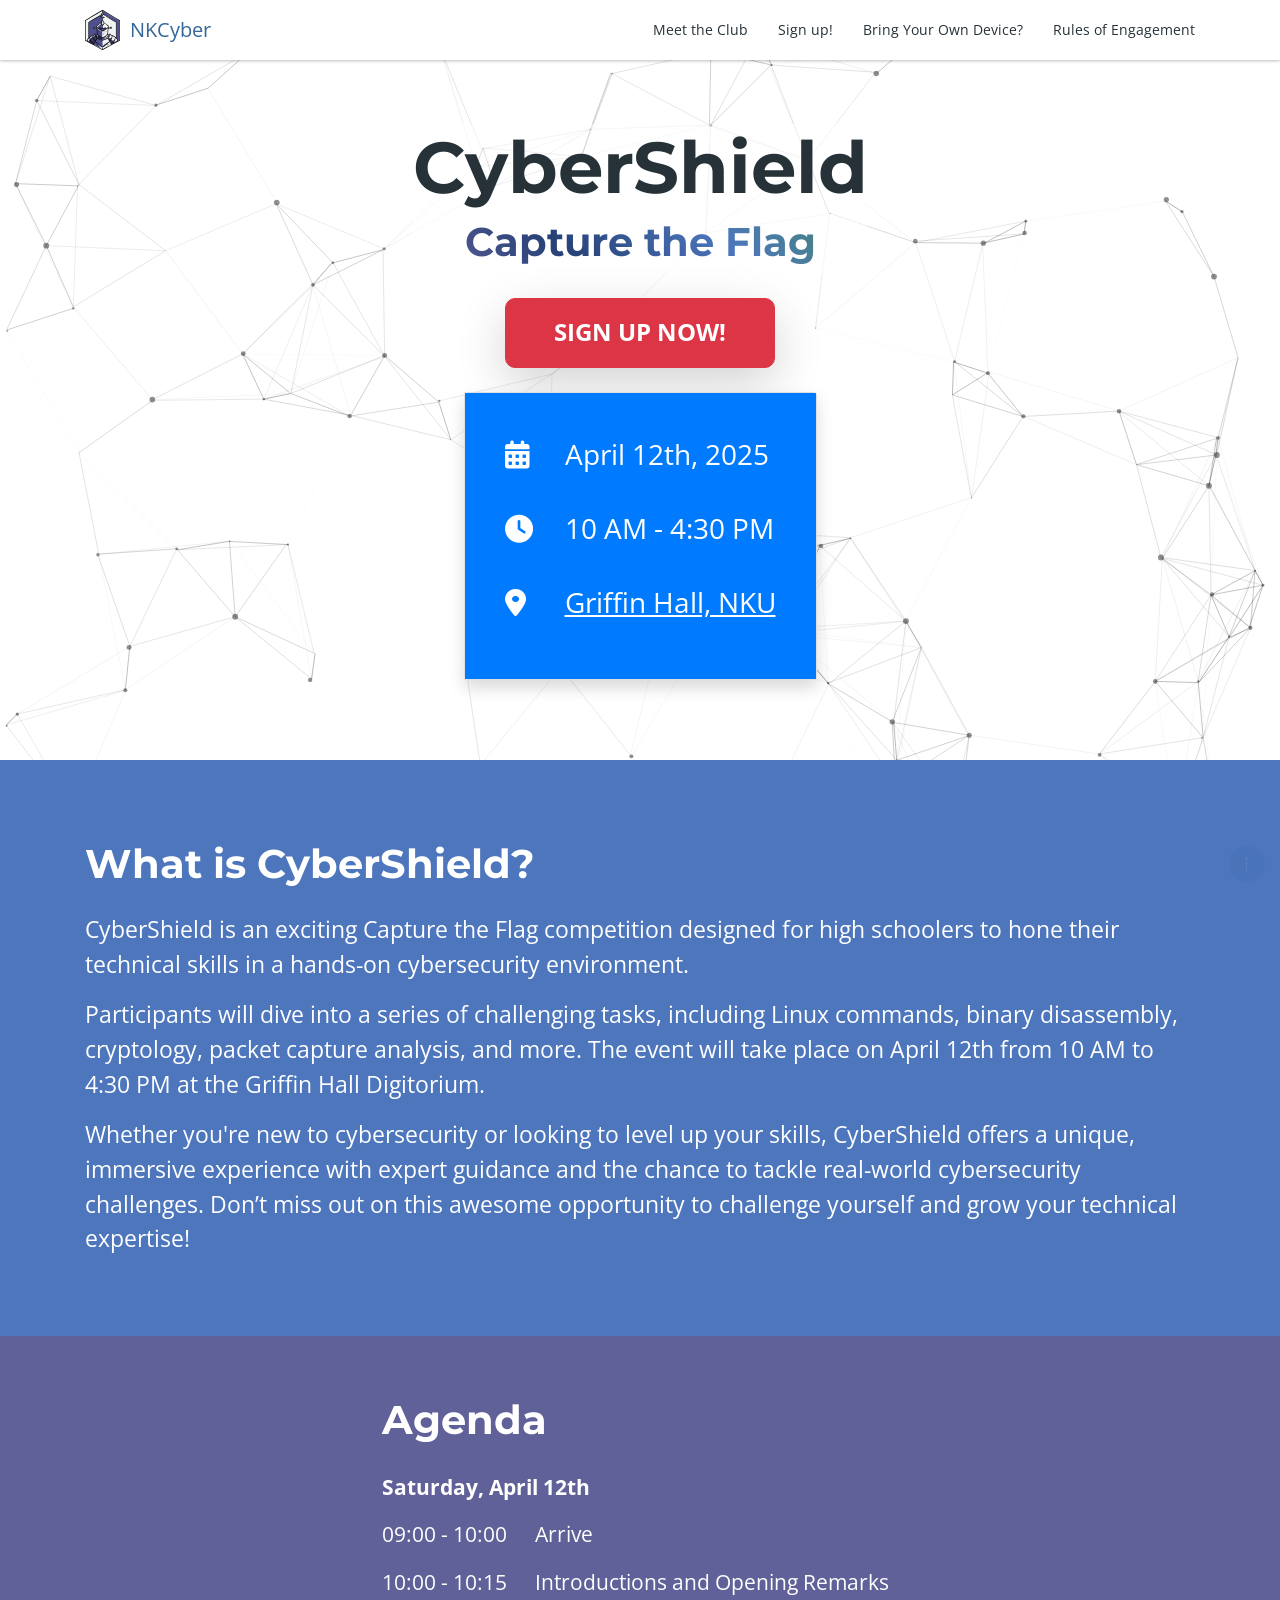
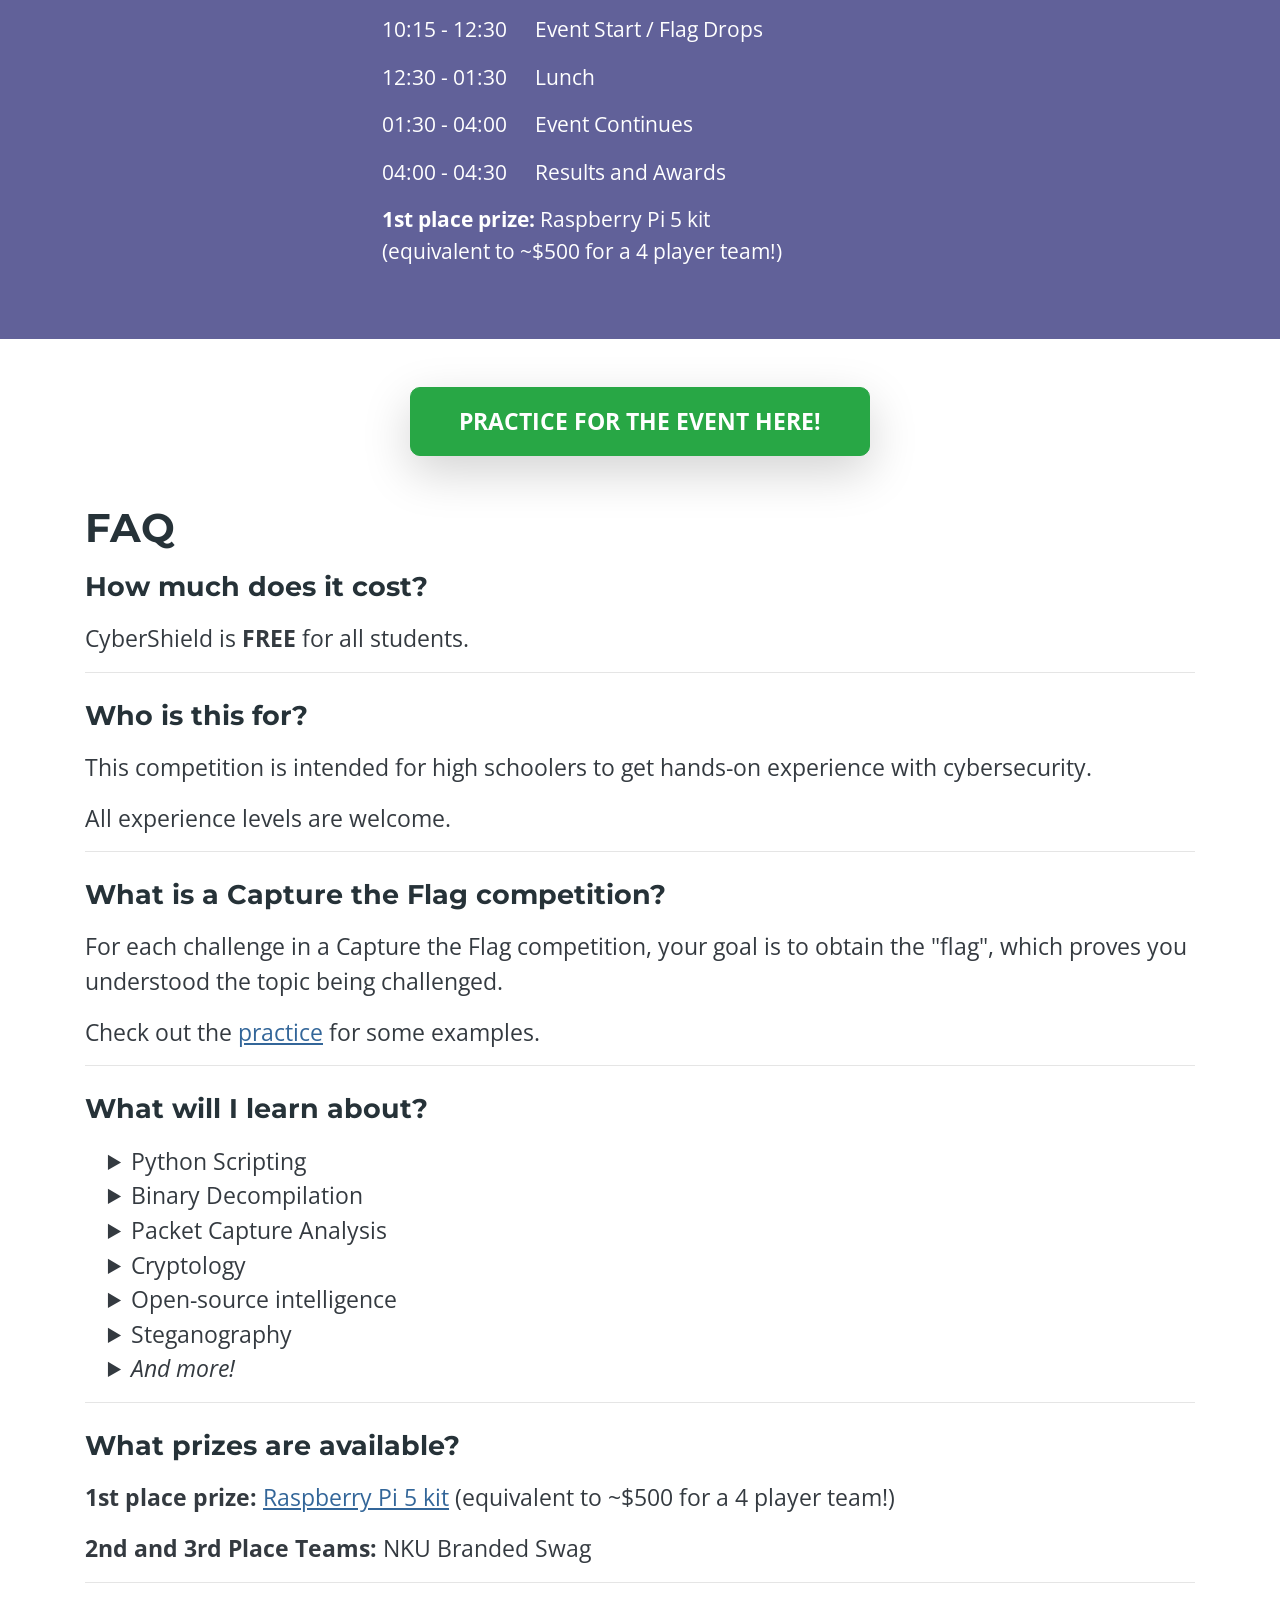
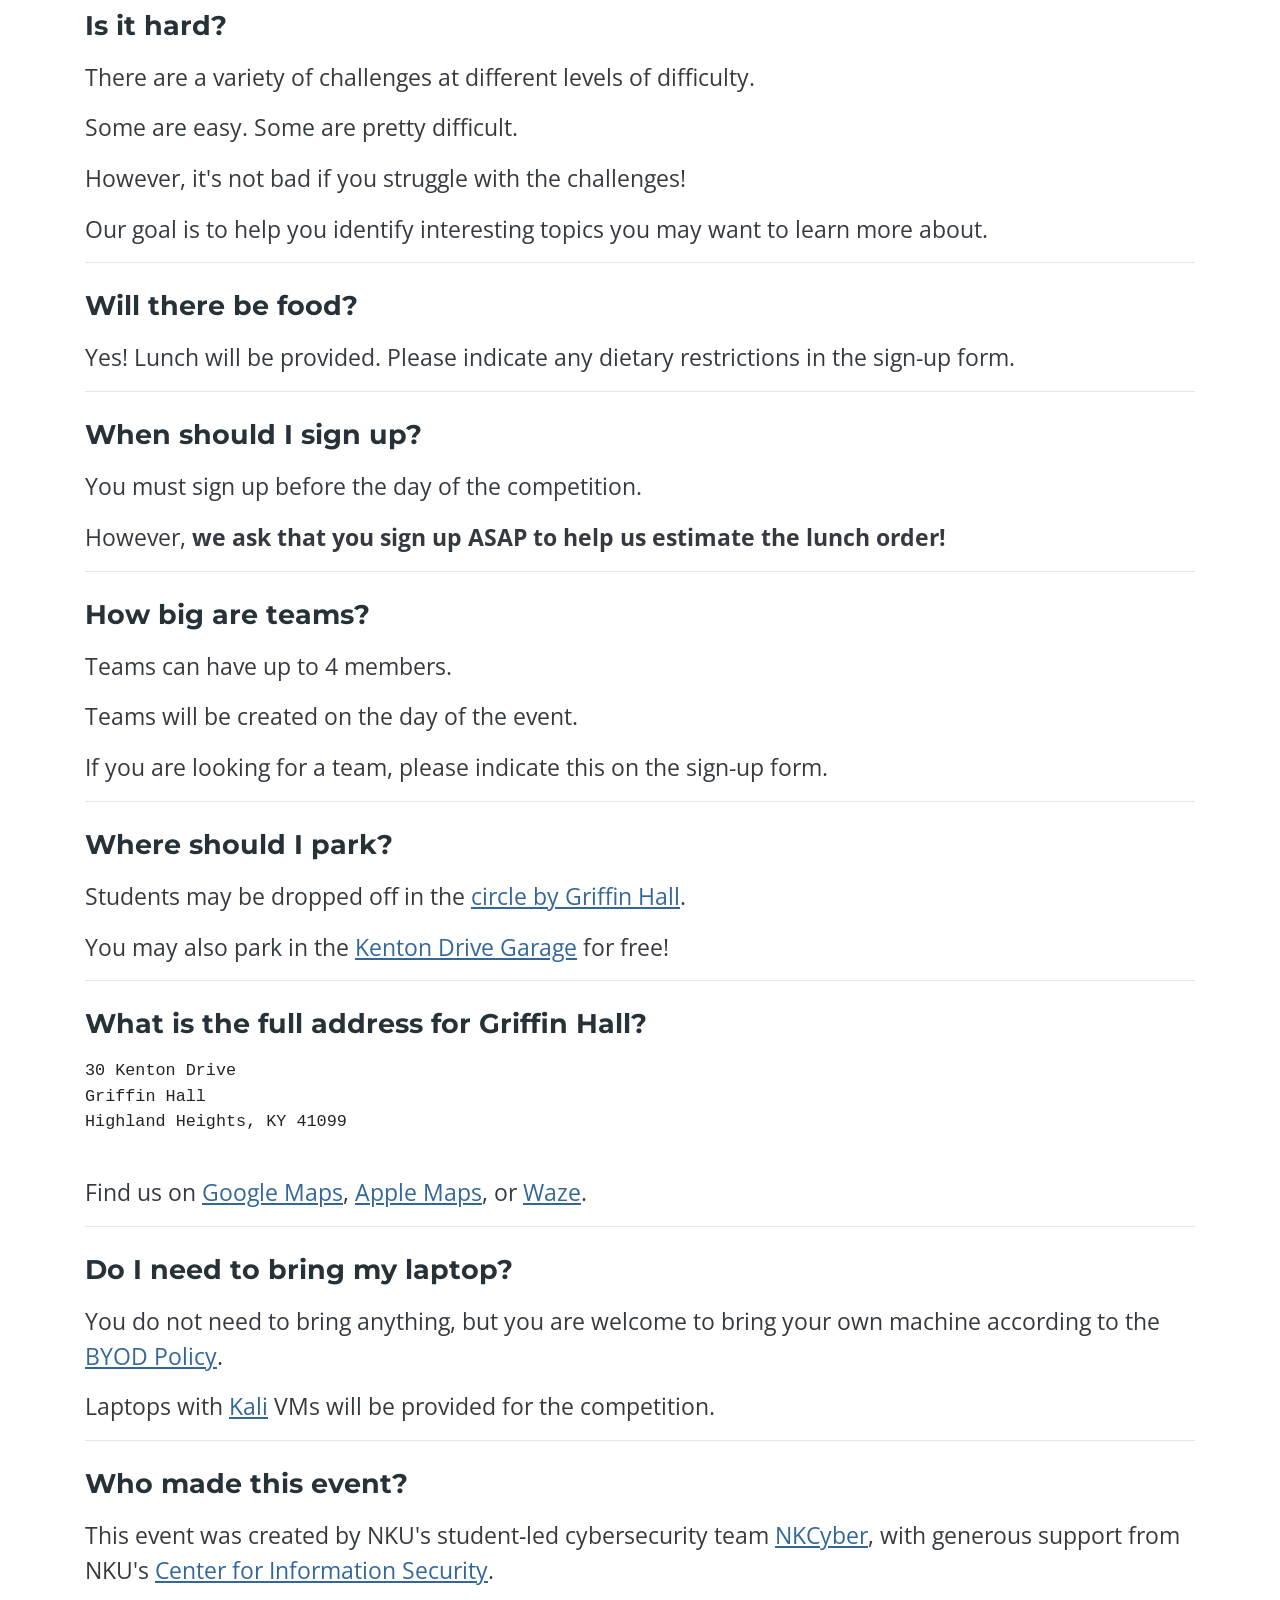
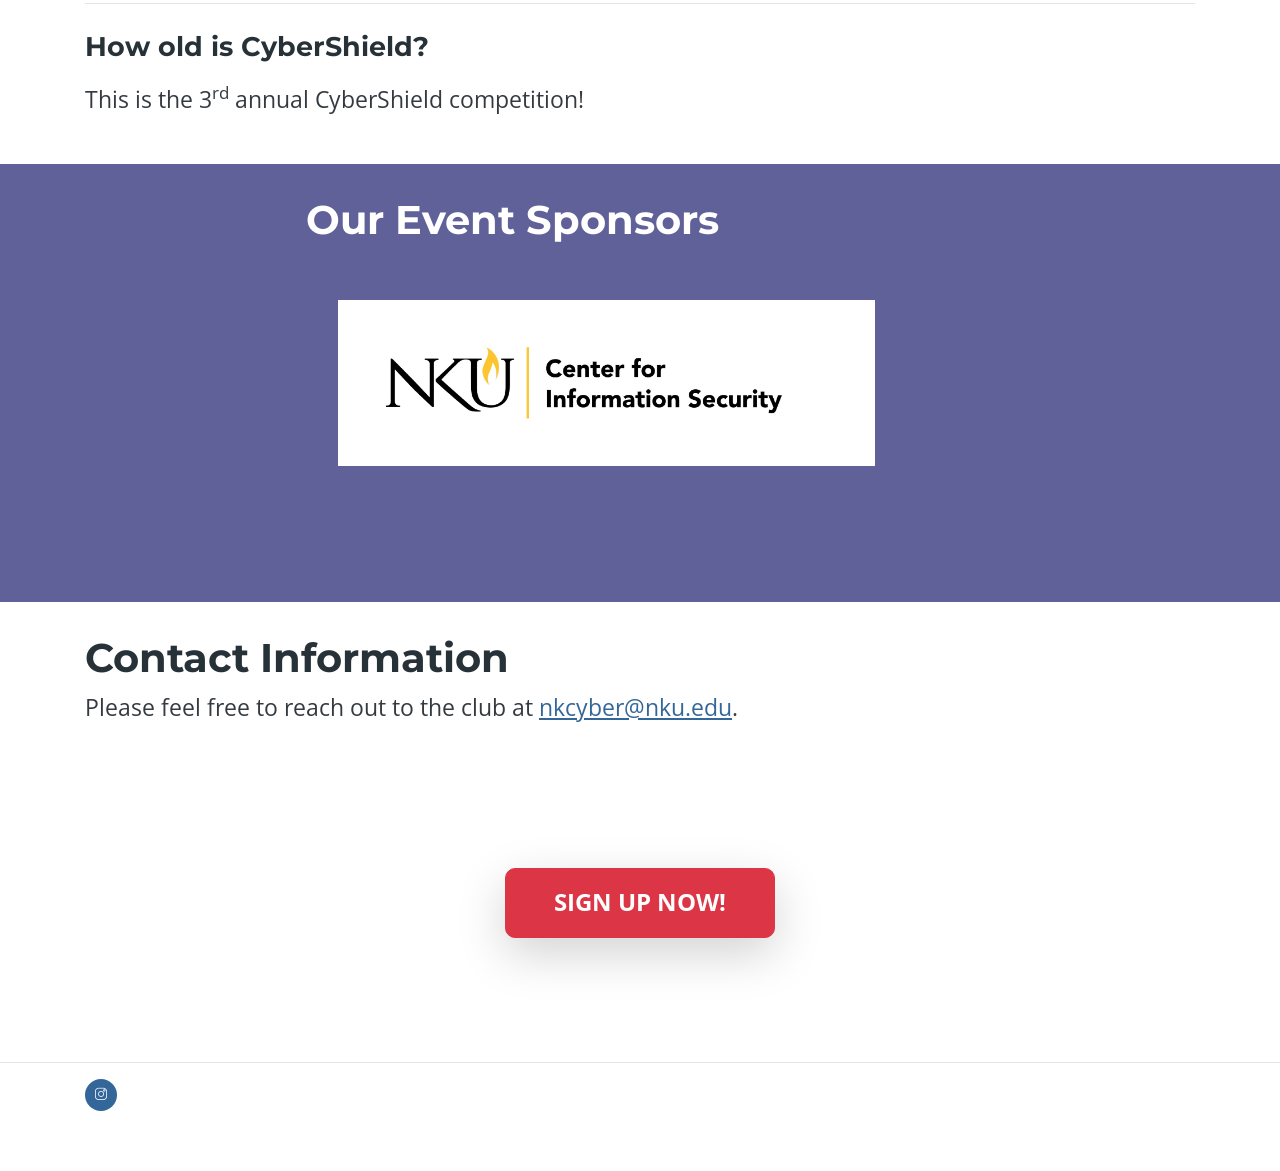
==== commit 76280b1a: "swag info" ====
--- a/index.html
+++ b/index.html
@@ -270,6 +270,18 @@
                 <td class="py-2">04:00 - 04:30</td>
                 <td class="py-2">Results and Awards</td>
               </tr>
+              <tr>
+                <td class="py-2" colspan="2">
+                  <div>
+                    <b> 1st place prize: </b>
+                    <a href="https://www.amazon.com/RasTech-Raspberry-Active-Cooler-Readers/dp/B0D2WYFS23"
+                      target="_blank" class="text-white text-decoration-underline">
+                      Raspberry Pi 5 kit
+                    </a>
+                  </div>
+                  (equivalent to ~$500 for a 4 player team!)
+                </td>
+              </tr>
             </tbody>
           </table>
         </div>
@@ -329,6 +341,21 @@
           <li class="cyber-prose text-dark">Steganography</li>
           <li class="cyber-prose text-dark"><i>And more!</i></li>
         </ul>
+      </div>
+      <hr />
+
+      <h5>What prizes are available?</h5>
+      <div class="mb-3">
+        <p class="cyber-prose text-dark mb-3">
+          <b> 1st place prize: </b>
+          <a href="https://www.amazon.com/RasTech-Raspberry-Active-Cooler-Readers/dp/B0D2WYFS23" target="_blank">
+            Raspberry Pi 5 kit</a>
+          (equivalent to ~$500 for a 4 player team!)
+        </p>
+        <p class="cyber-prose text-dark mb-3">
+          <b> 2nd and 3rd Place Teams: </b>
+          NKU Branded Swag
+        </p>
       </div>
       <hr />
 
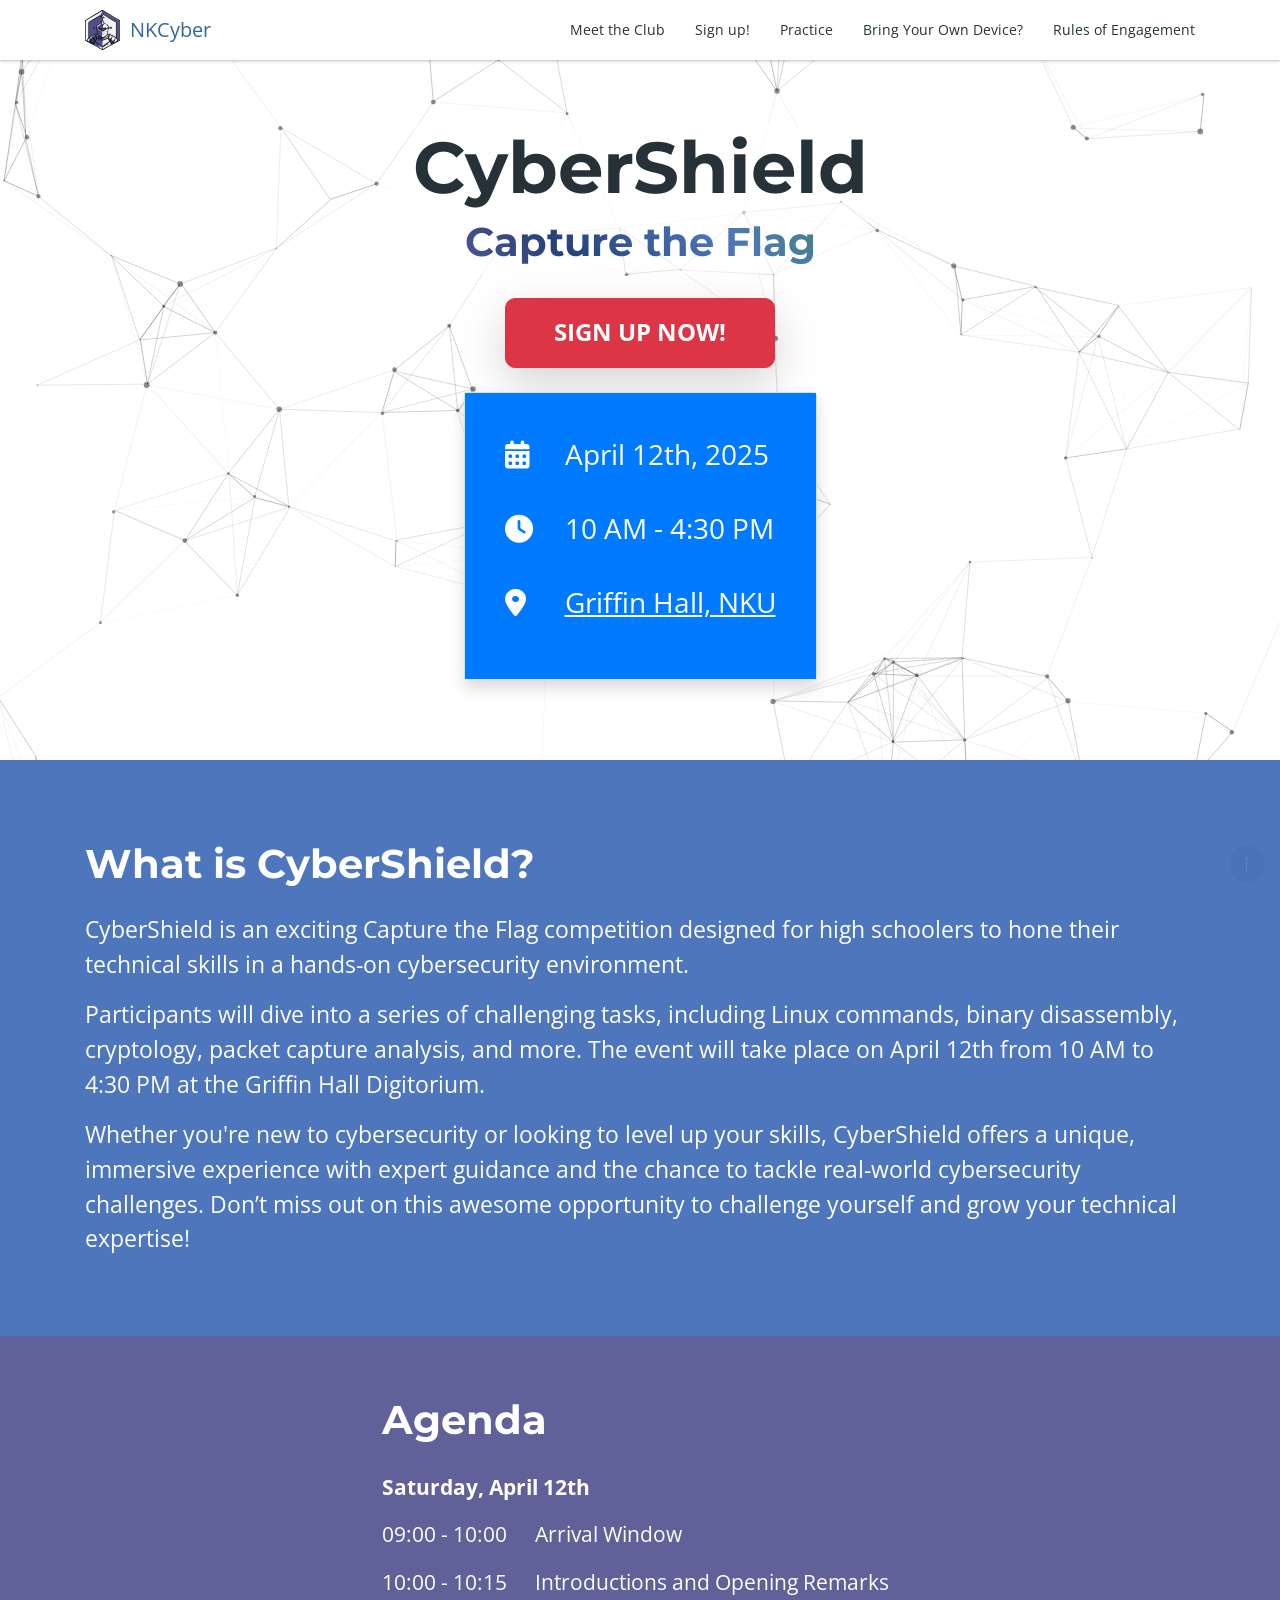
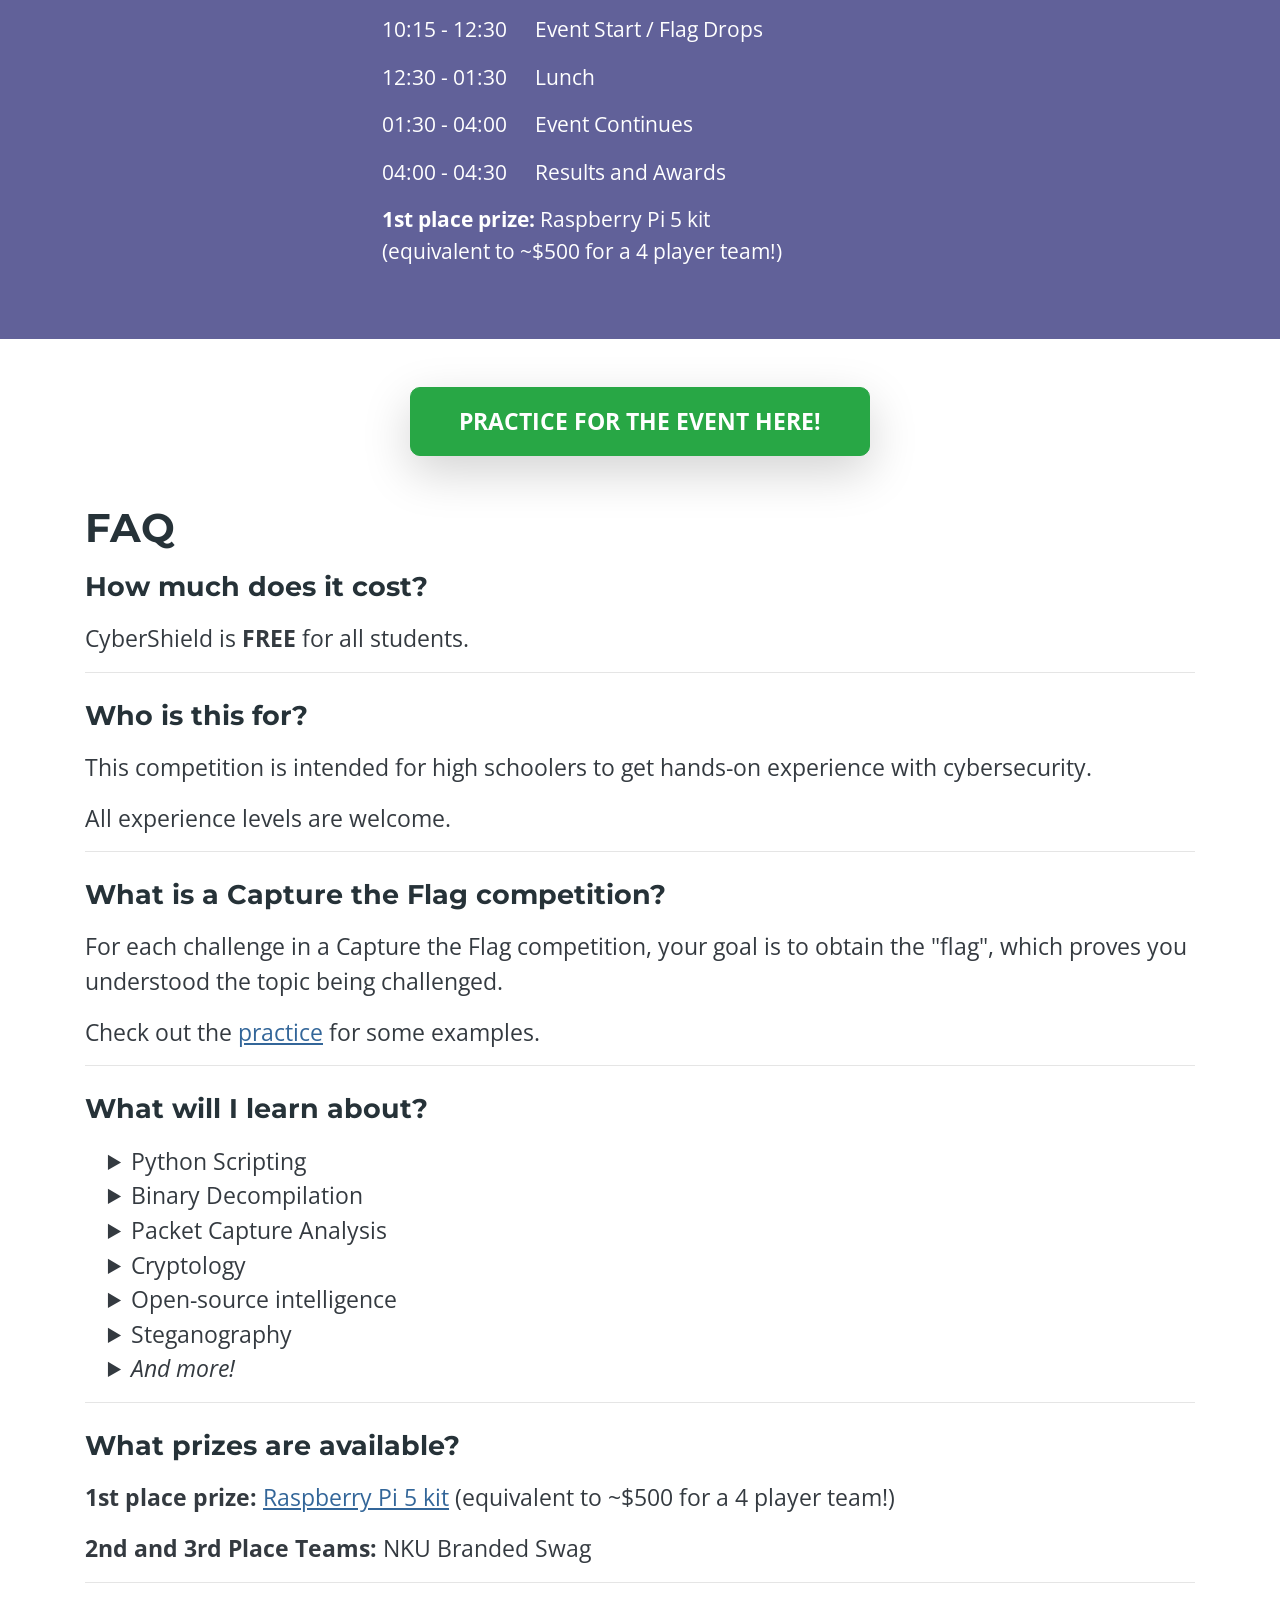
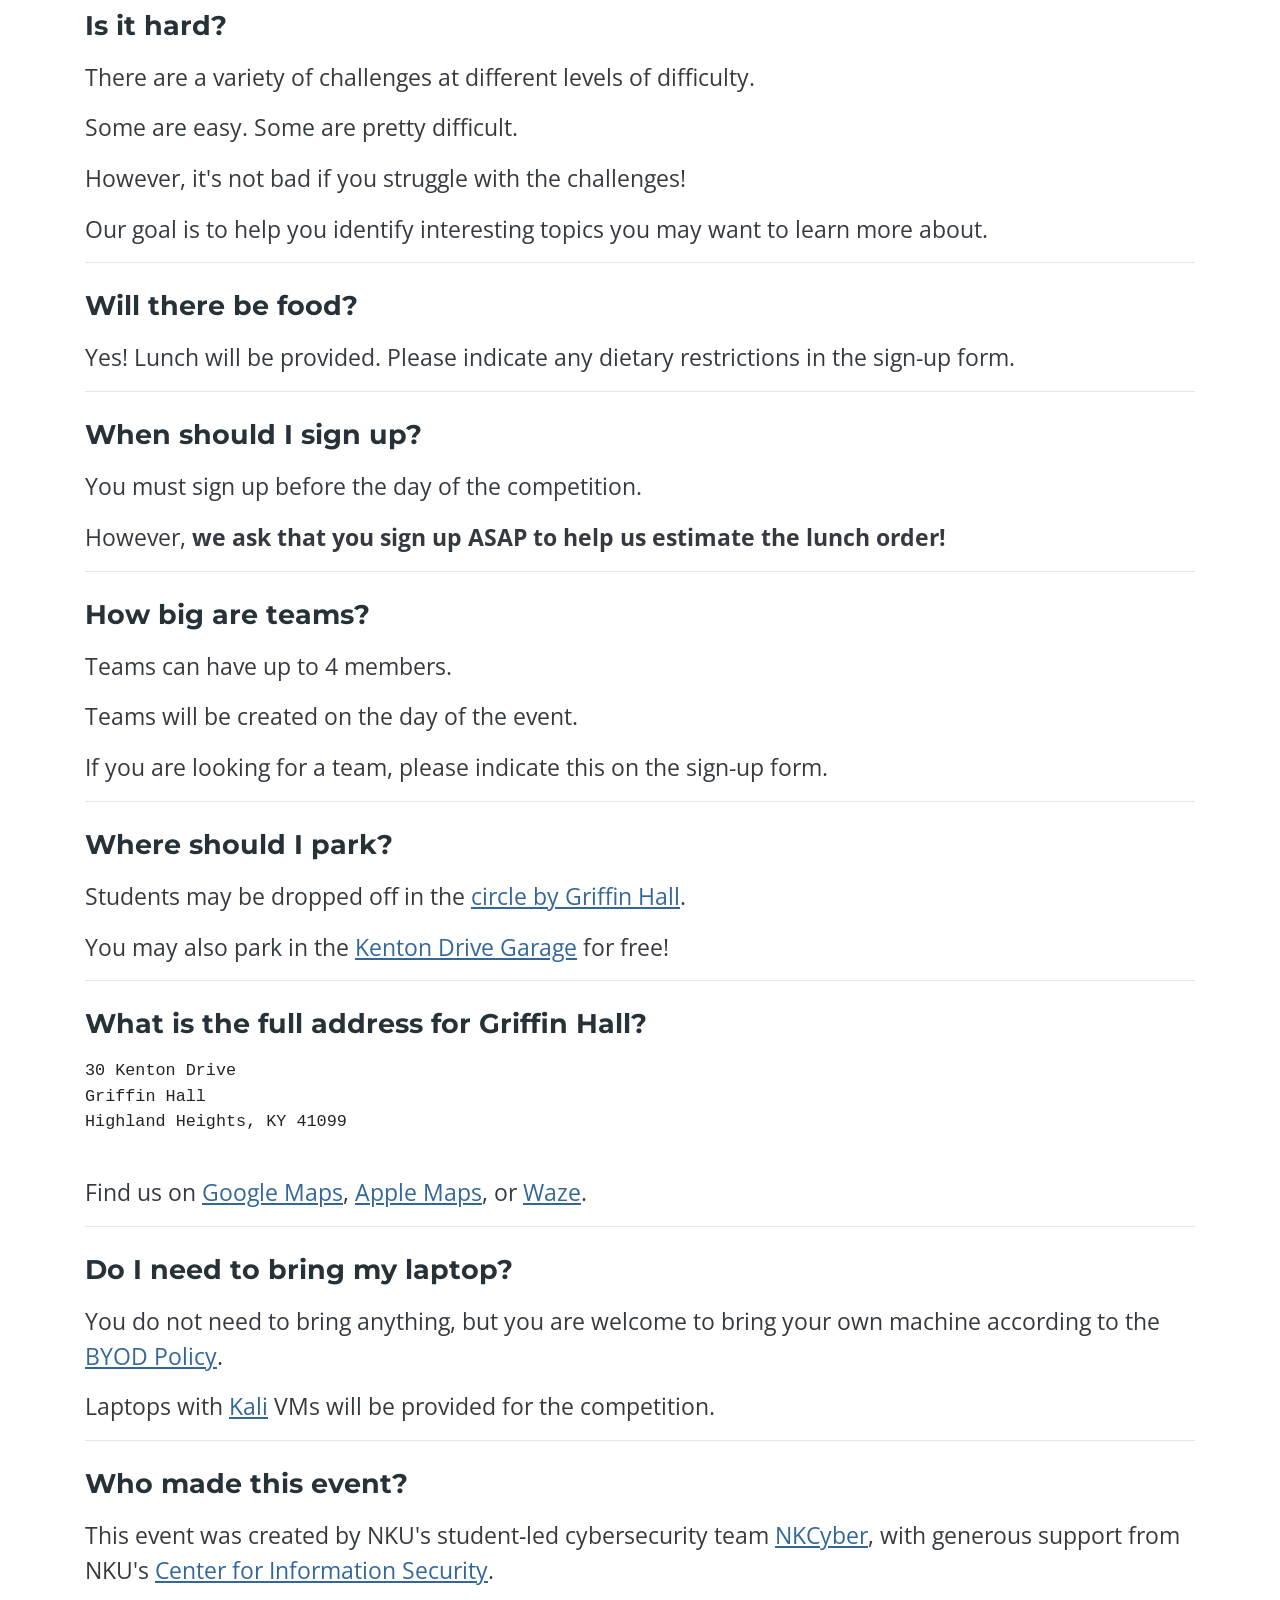
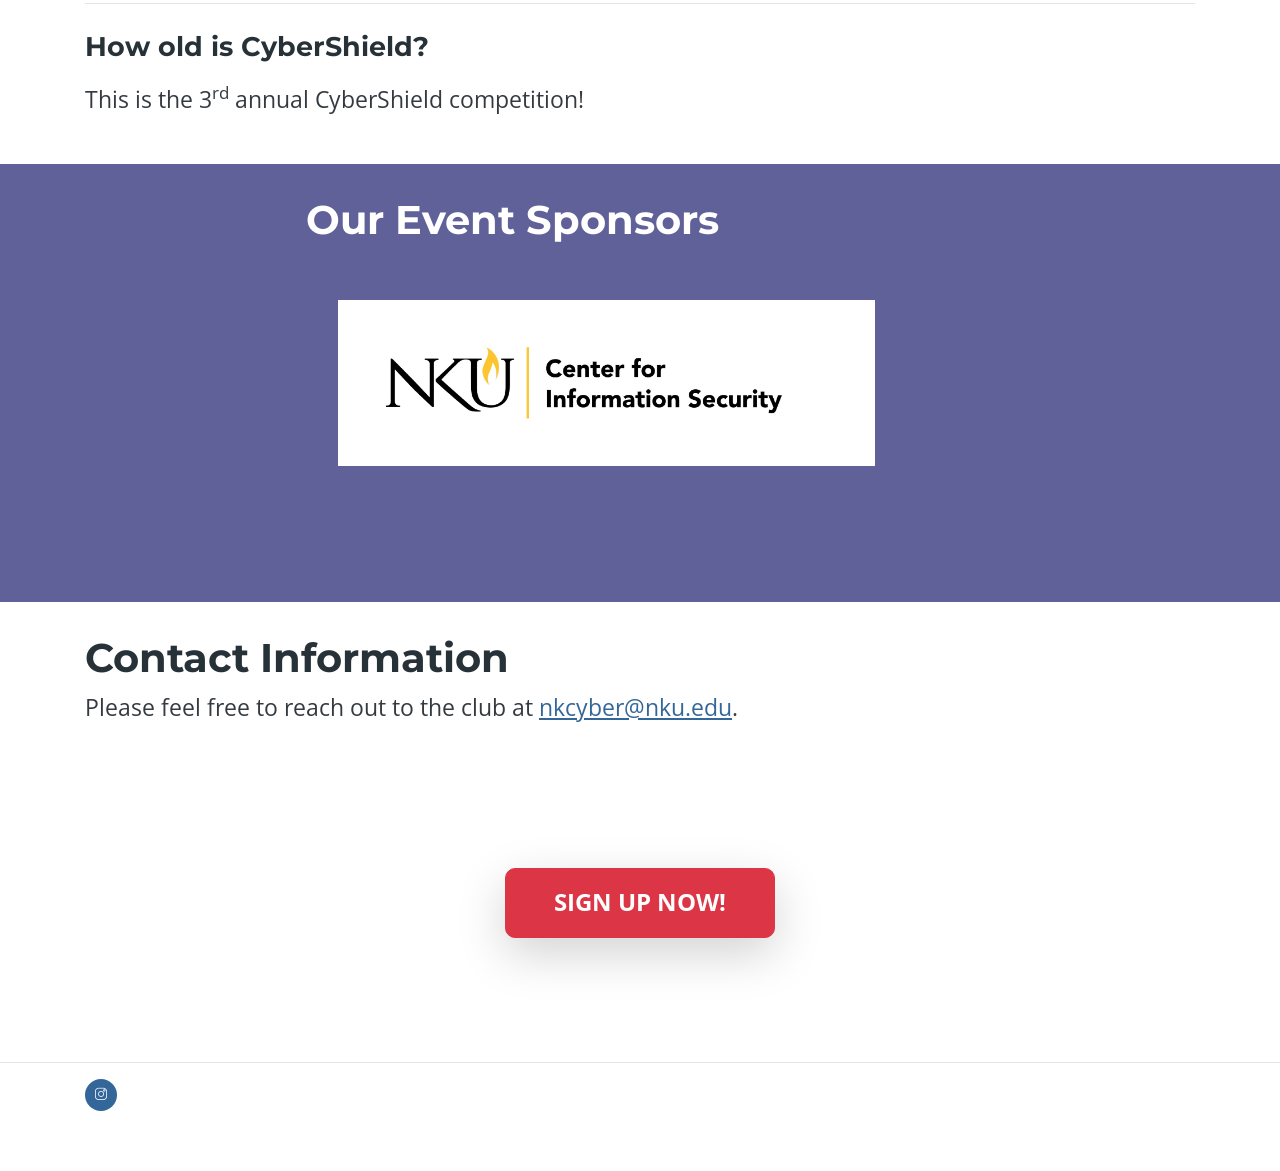
==== commit 19cb419d: "update text" ====
--- a/index.html
+++ b/index.html
@@ -248,7 +248,7 @@
               </tr>
               <tr>
                 <td class="py-2">09:00 - 10:00</td>
-                <td class="py-2">Arrive</td>
+                <td class="py-2">Arrival Window</td>
               </tr>
               <tr>
                 <td class="py-2">10:00 - 10:15</td>
@@ -557,4 +557,4 @@
 
 </body>
 
-</html>+</html>
